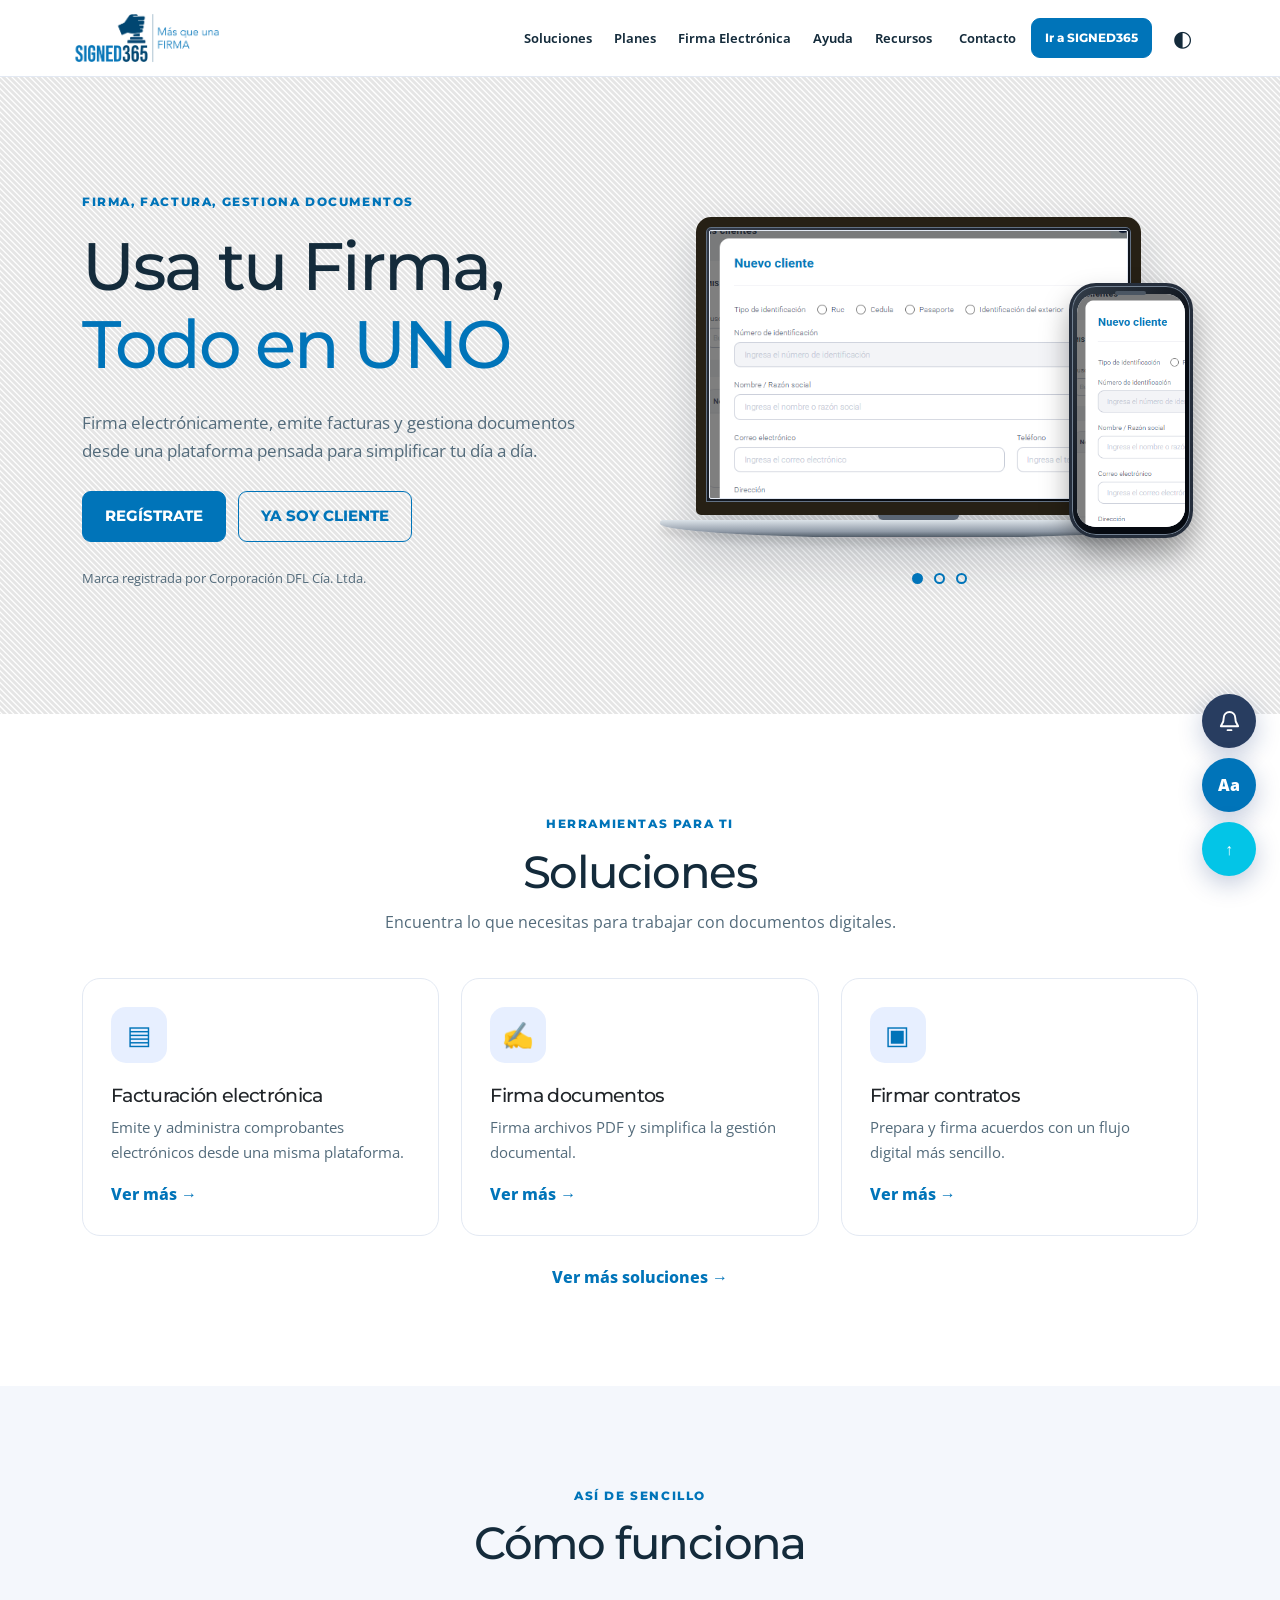
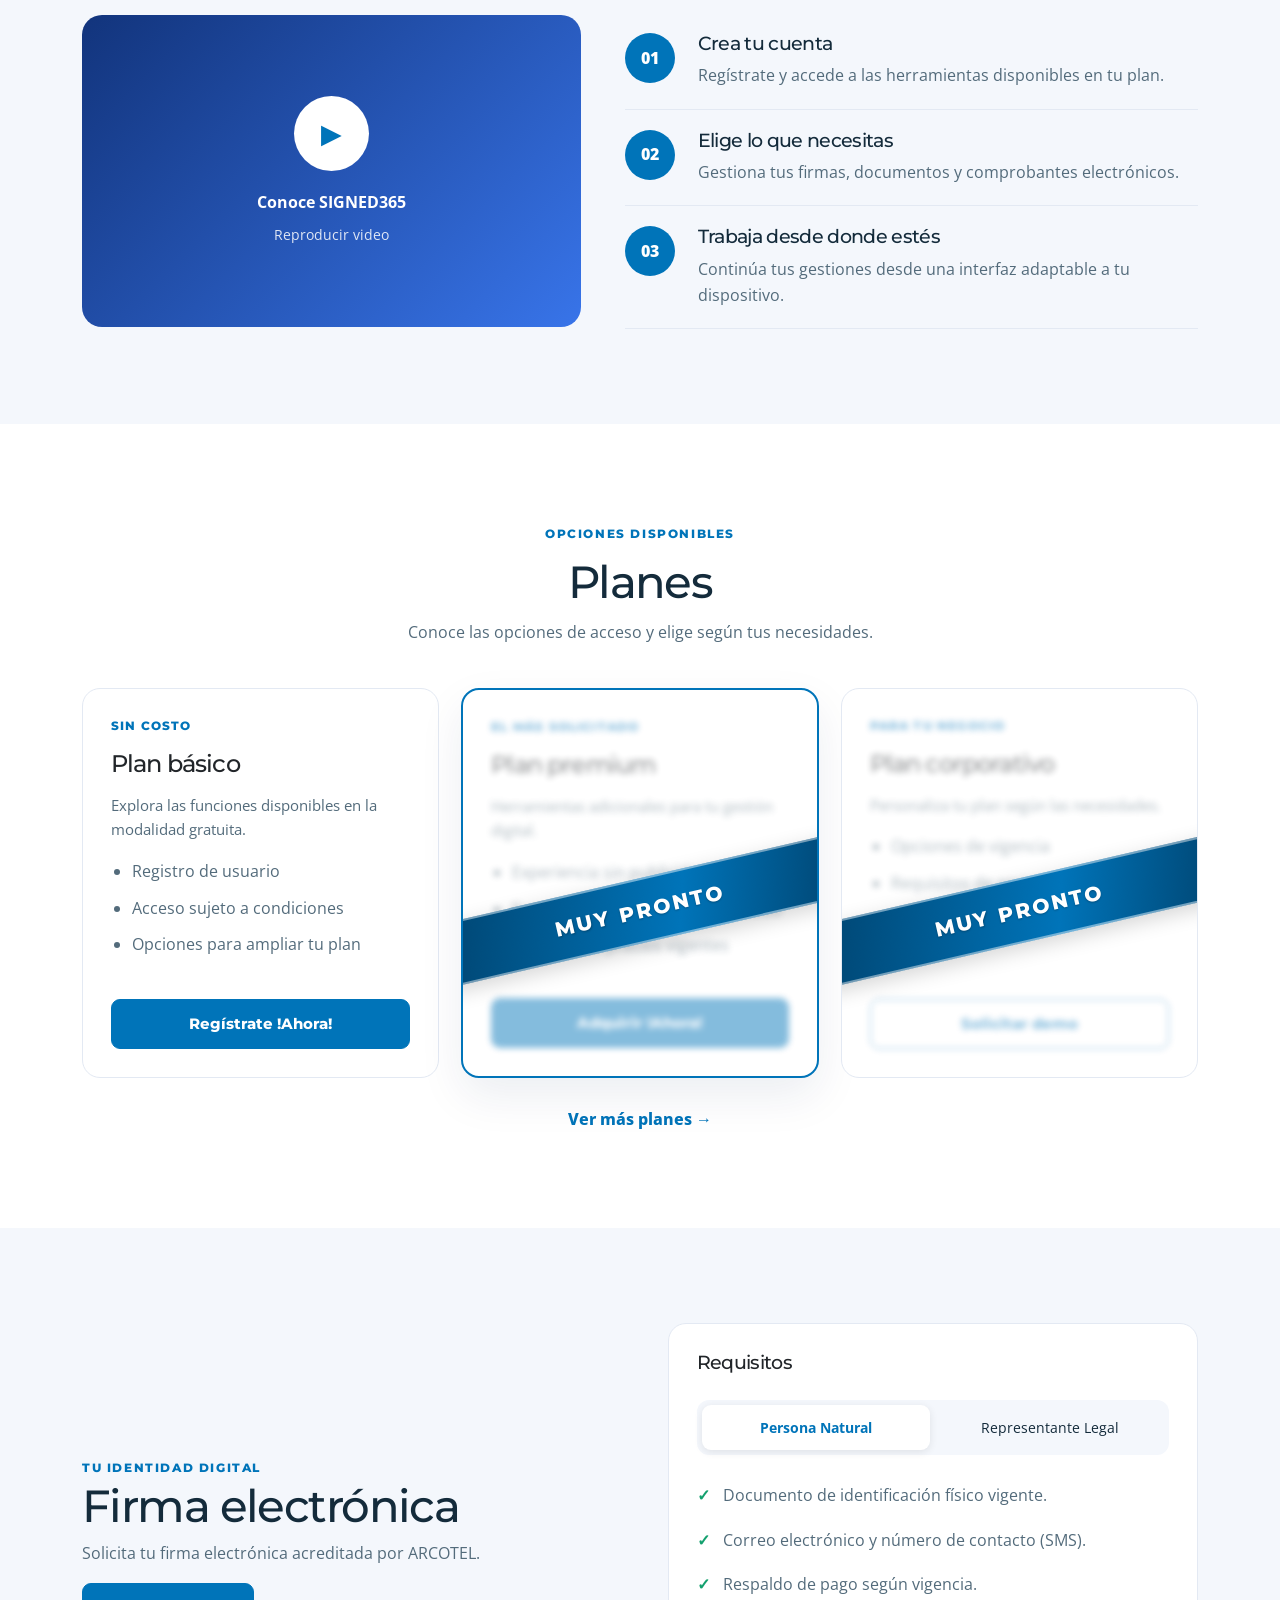
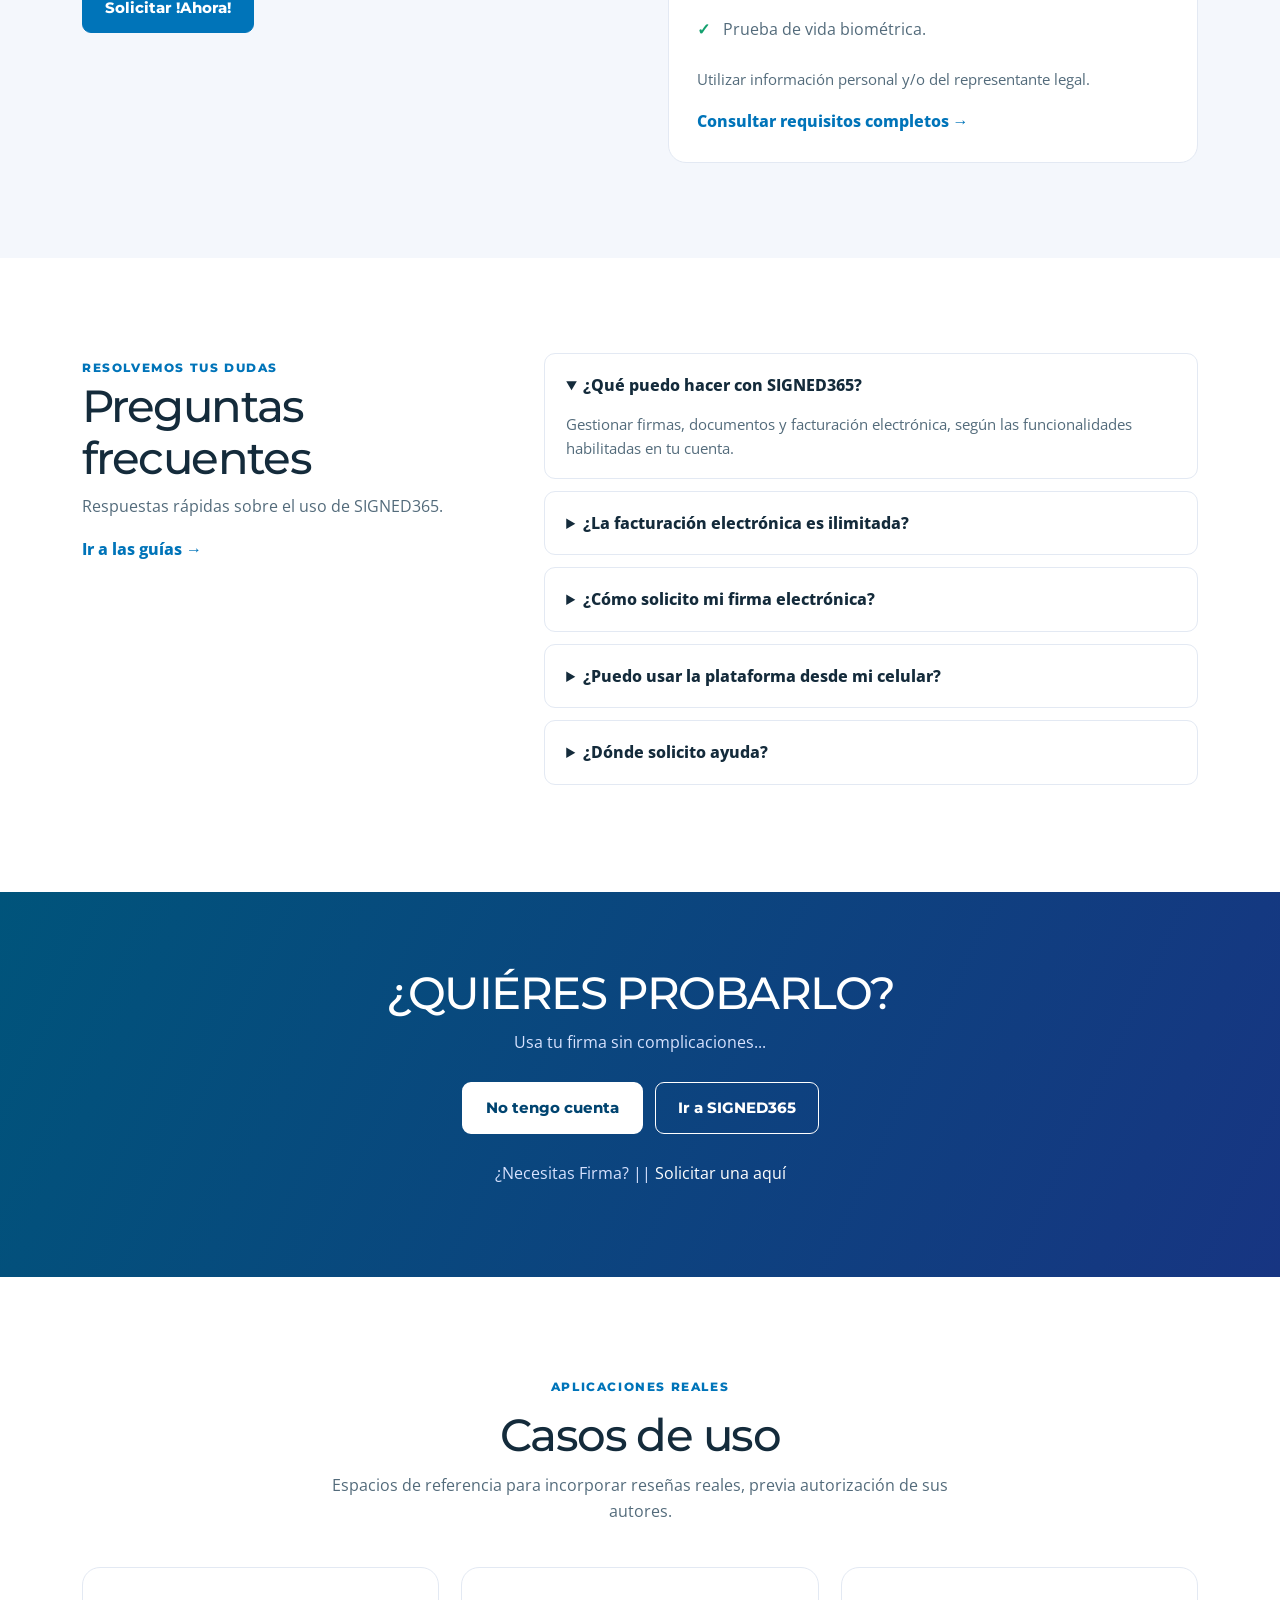
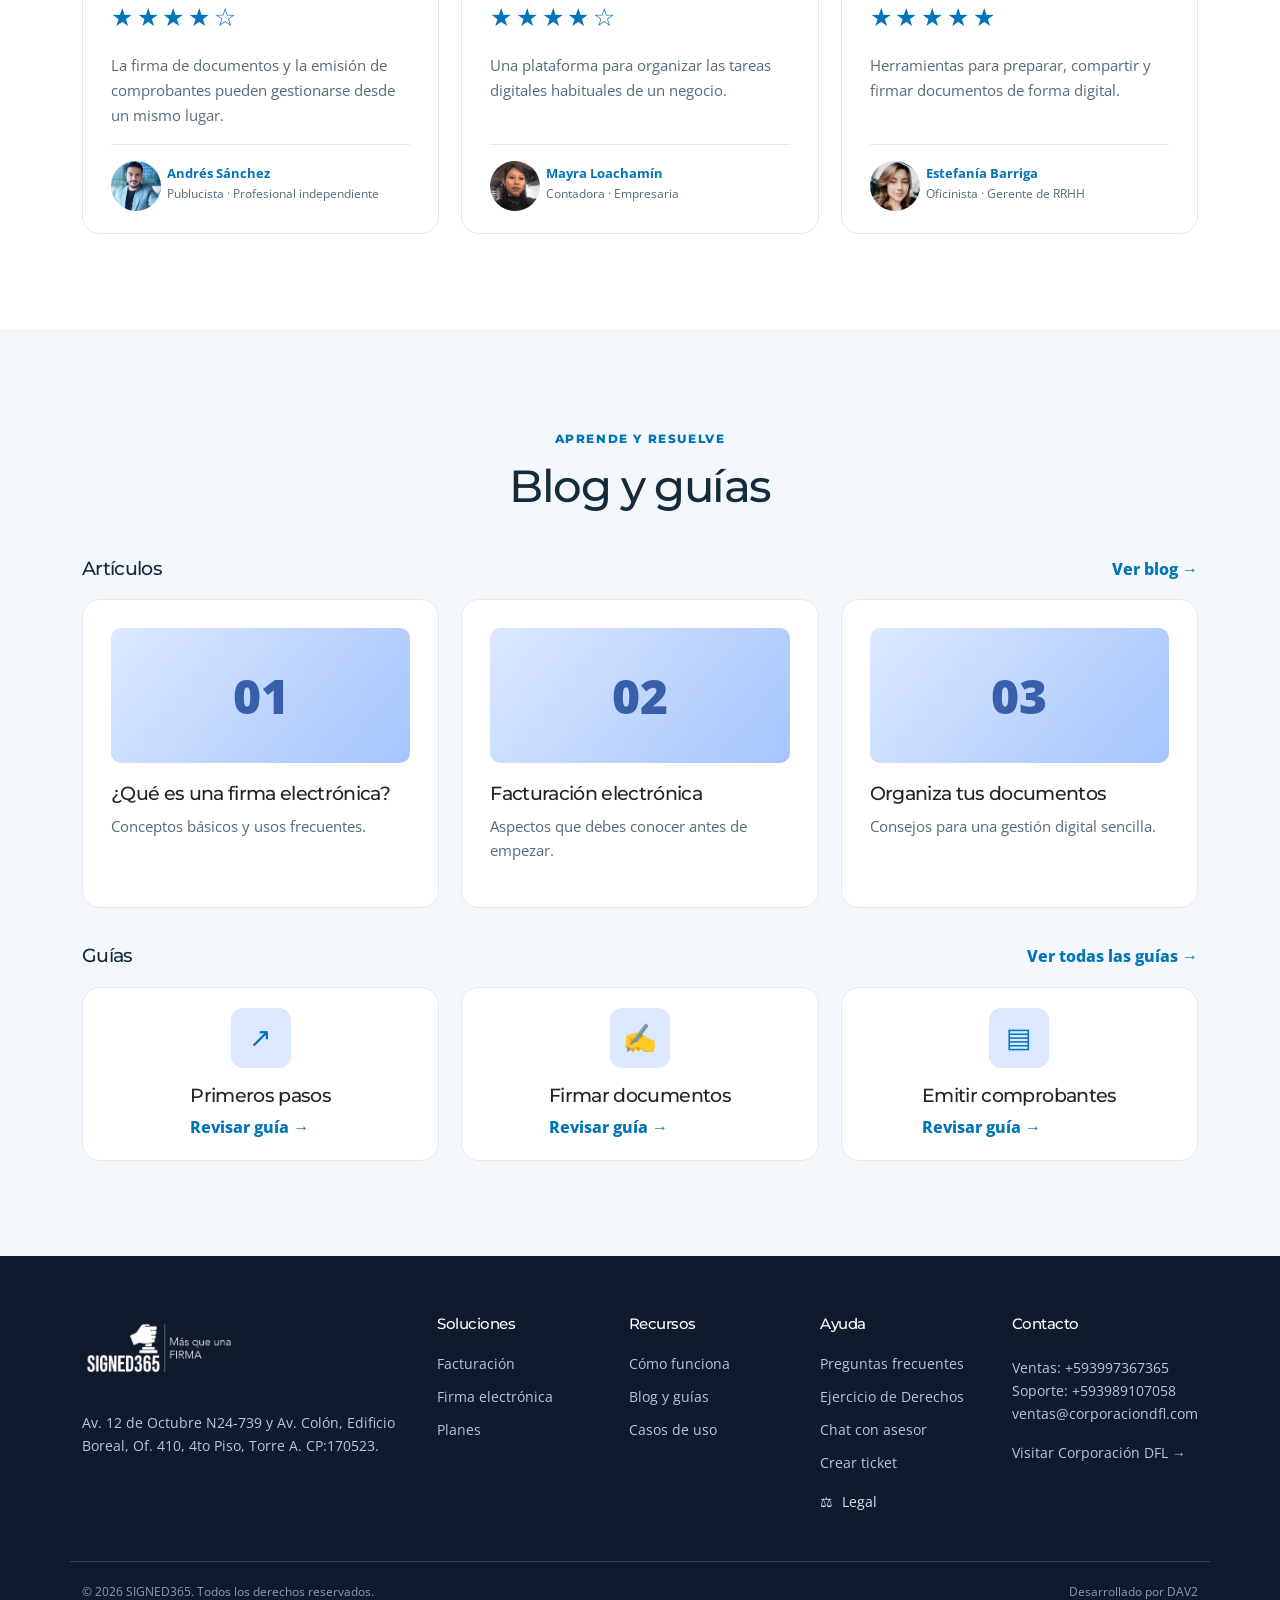
==== index.html @ bc2933ee "Cookies y Otros Actualización de Cookies, FAQ orden y efectos" ====
<!DOCTYPE html>

<html lang="es-EC">
<head>
    <meta charset="utf-8"/>
    <meta content="width=device-width, initial-scale=1" name="viewport"/>
    <link href="https://cdn.jsdelivr.net/npm/bootstrap@5.3.3/dist/css/bootstrap.min.css" rel="stylesheet"/>
    <meta content="SIGNED365: firma electrónica, facturación ilimitada y herramientas para tu negocio." name="description"/>
    <title>
        SIGNED365 | Todo en un solo lugar
    </title>

    <link href="css/styles.css" rel="stylesheet"/>
    <link href="css/announcement.css" rel="stylesheet"/>
    <link href="https://fonts.googleapis.com" rel="preconnect"/>
    <link crossorigin="" href="https://fonts.gstatic.com" rel="preconnect"/>
    <link href="https://fonts.googleapis.com/css2?family=Montserrat:wght@500;600;700;800&amp;family=Open+Sans:wght@300;400;500;600;700&amp;display=swap" rel="stylesheet"/>
    <link href="css/v4.css" rel="stylesheet"/>
    <link href="css/v5.css" rel="stylesheet"/>
    <link href="css/v5-fixes.css" rel="stylesheet"/>
    <!-- Favicons -->
    <link href="assets/favicon.png" rel="icon"/>
    <link href="css/v6-fixes.css" rel="stylesheet">
    </link><link href="css/v7.css" rel="stylesheet"/>
    <!-- Microsoft Clarity se carga tras aceptar cookies analíticas. -->
    <!-- V8 · Popup fade y ajustes visuales -->
    <link rel="stylesheet" href="css/v8.css"/>
    <!-- Estado temporal de los planes: retirar esta hoja cuando se activen -->
    <link rel="stylesheet" href="css/planes-proximamente.css"/>
    <!-- Cookies: estilos compartidos -->
    <link rel="stylesheet" href="css/cookies.css"/>
</head>
<body>
<a class="skip" href="#contenido">
    Ir al contenido
</a>

<!-- 01. CABECERA -->
<header class="header" id="inicio">
    <div class="container nav">
        <a aria-label="SIGNED365, inicio" class="logo" href="#">
        <picture class="brand-picture">
        <img alt="SIGNED365 · Más que una firma" class="brand-logo logo-light" src="assets/logo-color.png"/>
        <img alt="" aria-hidden="true" class="brand-logo logo-dark" src="assets/logo-blanco.png"/>
        </picture>
        </a>
        <button aria-controls="main-nav" aria-expanded="false" aria-label="Abrir menú" class="menu-toggle">
            ☰
        </button>
        <nav aria-label="Navegación principal" id="main-nav">
            <a href="pginter/soluciones.html">
                Soluciones
            </a>
            <a href="#planes">
                Planes
            </a>
            <a href="#firma">
                Firma Electrónica
            </a>
            <a href="#faq">
                Ayuda
            </a>
            <a href="#recursos">
                Recursos
            </a>
        </nav>
        <div class="nav-actions">
            <a href="#contacto">
                Contacto
            </a>
            <a class="btn btn-primary btn-sm" href="https://appsigned365.corporaciondfl.com/login" target="_blank">
                Ir a SIGNED365
            </a>
            <button aria-label="Cambiar tema" class="icon-btn" id="theme">
                ◐
            </button>
        </div>
    </div>
</header>

<main id="contenido">

    <!-- 02. PORTADA -->
    <section class="hero section" id="portada">
        <div class="container hero-grid">
            <div data-reveal="">
            <span class="eyebrow">
                FIRMA, FACTURA, GESTIONA DOCUMENTOS
            </span>
            <h1>
                Usa tu Firma,
                <em>
                Todo en UNO
                </em>
            </h1>
            <p>
                Firma electrónicamente, emite facturas y gestiona documentos desde una plataforma pensada para simplificar tu día a día.
            </p>
            <div class="actions">
            <a class="btn btn-primary" href="https://appsigned365.corporaciondfl.com/registro" target="_blank">
                REGÍSTRATE
            </a>
            <a class="btn btn-outline" href="https://appsigned365.corporaciondfl.com/" target="_blank">
                YA SOY CLIENTE
            </a>
            </div>
            <p class="subtle">
                Marca registrada por Corporación DFL Cía. Ltda.
            </p>
            </div>
            <div class="hero-art solutions-devices" data-reveal="">
                <div aria-label="Vistas de la plataforma SIGNED365 en computador y celular" class="devices-stage">
                    <!-- Computador: conserva las clases originales del slider V4 -->
                    <div class="device-laptop">
                        <div class="laptop-screen-bezel">
                        <div aria-label="Capturas de SIGNED365" class="laptop-screen hero-slider">
                        <img alt="SIGNED365: vista de emisión de facturas" class="hero-slide is-active" fetchpriority="high" src="assets/plataforma/soluci_01.png"/>
                        <img alt="SIGNED365: guía de emisión" class="hero-slide" loading="lazy" src="assets/plataforma/soluci_02.png"/>
                        <img alt="SIGNED365: registro de clientes" class="hero-slide" loading="lazy" src="assets/plataforma/soluci_03.png"/>
                        </div>
                        </div>
                        <div aria-hidden="true" class="laptop-hinge"></div>
                        <div aria-hidden="true" class="laptop-base"></div>
                    </div>
                    <!-- Celular: sincronizado con el slider del computador -->
                    <div aria-label="Vista adaptable de las capturas en celular" class="device-phone">
                        <div aria-hidden="true" class="phone-speaker"></div>
                        <div class="phone-screen">
                            <img alt="Captura adaptada de SIGNED365" class="phone-slide is-active" src="assets/plataforma/soluci_01.png"/>
                            <img alt="Captura adaptada de SIGNED365" class="phone-slide" loading="lazy" src="assets/plataforma/soluci_02.png"/>
                            <img alt="Captura adaptada de SIGNED365" class="phone-slide" loading="lazy" src="assets/plataforma/soluci_03.png"/>
                        </div>
                    </div>
                    <!-- Los indicadores controlan el slider existente cada 3 segundos -->
                    <div aria-label="Seleccionar captura" class="slider-indicators devices-indicators">
                        <button aria-current="true" aria-label="Captura 1" class="is-active" type="button"></button>
                        <button aria-label="Captura 2" type="button"></button>
                        <button aria-label="Captura 3" type="button"></button>
                    </div>
                </div>
            </div>
        </div>
    </section>

    <!-- 03. SOLUCIONES -->
    <section class="section" id="soluciones">
        <div class="container">
            <div class="section-heading" data-reveal="">
                <span class="eyebrow">
                    HERRAMIENTAS PARA TI
                </span>
                <h2>
                    Soluciones
                </h2>
                <p>
                    Encuentra lo que necesitas para trabajar con documentos digitales.
                </p>
            </div>
            <div class="cards three">
                <article class="card" data-reveal="">
                    <div class="symbol">
                        ▤
                    </div>
                    <h3>
                        Facturación electrónica
                        </h3>
                    <p>
                        Emite y administra comprobantes electrónicos desde una misma plataforma.
                    </p>
                    <a href="pginter/factuelectro.html">Ver más →</a>
                </article>
                <article class="card" data-reveal="">
                        <div class="symbol">
                            ✍
                        </div>
                        <h3>
                            Firma documentos
                        </h3>
                        <p>
                            Firma archivos PDF y simplifica la gestión documental.
                        </p>
                        <a href="#sinlink">
                            Ver más →
                        </a>
                </article>
                <article class="card" data-reveal="">
                    <div class="symbol">
                        ▣
                    </div>
                    <h3>
                        Firmar contratos
                    </h3>
                    <p>
                        Prepara y firma acuerdos con un flujo digital más sencillo.
                    </p>
                    <a href="#sinlink">
                        Ver más →
                    </a>
                </article>
            </div>
            <div class="center-link">
                <a href="pginter/soluciones.html">
                    Ver más soluciones →
                </a>
            </div>
        </div>
    </section>

    <!-- 04. CÓMO FUNCIONA -->
    <section class="section soft" id="funciona">
        <div class="container">
            <div class="section-heading" data-reveal="">
                <span class="eyebrow">
                    ASÍ DE SENCILLO
                </span>
                <h2>
                    Cómo funciona
                </h2>
            </div>
            <div class="how-grid">
                <div class="video-placeholder video-player" data-reveal="" data-video-src="https://www.corporaciondfl.com/es/vids/ss-exitoF/ss-exitoF.mp4" data-video-title="Conoce SIGNED365">
                    <button aria-label="Reproducir video Conoce SIGNED365" class="video-play-button" id="video-play" type="button">
                        <span aria-hidden="true" class="play">
                            ▶
                        </span>
                        <strong>
                            Conoce SIGNED365
                        </strong>
                        <small>
                            Reproducir video
                        </small>
                    </button>
                    <div class="video-media" hidden="" id="video-media">
                    </div>
                </div>
                <div class="steps">
                    <article data-reveal="">
                        <span>
                            01
                        </span>
                        <div>
                            <h3>
                                Crea tu cuenta
                            </h3>
                            <p>
                                Regístrate y accede a las herramientas disponibles en tu plan.
                            </p>
                        </div>
                    </article>
                    <article data-reveal="">
                        <span>
                            02
                        </span>
                        <div>
                            <h3>
                                Elige lo que necesitas
                            </h3>
                            <p>
                                Gestiona tus firmas, documentos y comprobantes electrónicos.
                            </p>
                        </div>
                    </article>
                    <article data-reveal="">
                        <span>
                            03
                        </span>
                        <div>
                            <h3>
                                Trabaja desde donde estés
                            </h3>
                            <p>
                                Continúa tus gestiones desde una interfaz adaptable a tu dispositivo.
                            </p>
                        </div>
                    </article>
                </div>
            </div>
        </div>
    </section>

    <!-- 05. PLANES -->
    <section class="section" id="planes">
        <div class="container">
            <div class="section-heading" data-reveal="">
                <span class="eyebrow">
                    OPCIONES DISPONIBLES
                </span>
                <h2>
                    Planes
                </h2>
                <p>
                    Conoce las opciones de acceso y elige según tus necesidades.
                </p>
            </div>
            <div class="cards three">
                <article class="card plan" data-reveal="">
                    <span class="plan-label">
                        SIN COSTO
                    </span>
                    <h3>
                        Plan básico
                    </h3>
                    <p>
                        Explora las funciones disponibles en la modalidad gratuita.
                    </p>
                    <ul>
                        <li>Registro de usuario</li>
                        <li>Acceso sujeto a condiciones</li>
                        <li>Opciones para ampliar tu plan</li>
                    </ul>
                    <a class="btn btn-primary" href="https://appsigned365.corporaciondfl.com/login" target="_blank">
                        Regístrate !Ahora!
                    </a>
                </article>
                <article class="card plan plan-proximamente featured" data-reveal="" data-aviso="MUY PRONTO" inert>
                    <span class="plan-label">
                        EL MÁS SOLICITADO
                    </span>
                    <h3>
                        Plan premium
                    </h3>
                    <p>
                        Herramientas adicionales para tu gestión digital.
                    </p>
                    <ul>
                        <li>Experiencia sin publicidad</li>
                        <li>Funciones según el plan contratado</li>
                        <li>Consulta de precios vigentes</li>
                    </ul>
                    <a class="btn btn-primary" href="https://appsigned365.corporaciondfl.com/login" target="_blank">
                        Adquirir !Ahora!
                    </a>
                </article>
                <article class="card plan plan-proximamente" data-reveal="" data-aviso="MUY PRONTO" inert>
                    <span class="plan-label">
                        PARA TU NEGOCIO
                    </span>
                    <h3>
                        Plan corporativo
                    </h3>
                    <p>
                        Personaliza tu plan según las necesidades.
                    </p>
                    <ul>
                        <li>Opciones de vigencia</li>
                        <li>Requisitos de emisión</li>
                        <li>Asistencia en el proceso</li>
                    </ul>
                    <a class="btn btn-outline" href="https://wa.me/593997367365?text=Hola%2C%20necesito%20info%20sobre%20el%20plan%20corporativo%20SIGNED365,%20escribo%20desde%20la%20web." target="_blank">
                        Solicitar demo
                    </a>
                </article>
            </div>
            <div class="center-link">
                <a href="#sinlink">
                    Ver más planes →
                </a>
            </div>
        </div>
    </section>

    <!-- 06. FIRMA Y REQUISITOS -->
    <section class="section soft" id="firma">
        <div class="container split">
            <div data-reveal="">
                <span class="eyebrow">
                    TU IDENTIDAD DIGITAL
                </span>
                <h2>
                    Firma electrónica
                </h2>
                <p>
                    Solicita tu firma electrónica acreditada por ARCOTEL.
                </p>
                <a class="btn btn-primary" href="https://s.ia365.pro/dfl365" target="_blank">
                    Solicitar !Ahora!
                </a>
                <!-- TEMPORIZADOR SIGNED DAY -->
                <div aria-label="Promoción SIGNED DAY" class="container signed-day" hidden="" id="signed-day">
                    <div class="signed-day-title">
                        SIGNED DAY
                        <span>
                            La promoción termina en:
                        </span>
                    </div>
                    <div aria-live="off" class="signed-day-clock" role="timer">
                        <div>
                            <strong id="sd-hours">
                                00
                            </strong>
                            <span>
                                HORAS
                            </span>
                        </div>
                        <div>
                            <strong id="sd-minutes">
                                00
                            </strong>
                            <span>
                                MIN
                            </span>
                        </div>
                        <div>
                            <strong id="sd-seconds">
                                00
                            </strong>
                            <span>
                                SEG
                            </span>
                        </div>
                    </div>
                    <p>
                        ¡Cada Jueves! 20% de descuento.
                    </p>
                </div>
            </div>
            <div class="card" data-reveal="">
                <h3>
                    Requisitos
                </h3>
                <div aria-label="Tipo de solicitante" class="requirements-tabs" role="tablist">
                    <button aria-controls="panel-natural" aria-selected="true" class="is-active" id="tab-natural" role="tab" type="button">
                        Persona Natural
                    </button>
                    <button aria-controls="panel-legal" aria-selected="false" id="tab-legal" role="tab" tabindex="-1" type="button">
                        Representante Legal
                    </button>
                </div>
                <div aria-labelledby="tab-natural" id="panel-natural" role="tabpanel">
                    <ul class="checks">
                        <li>Documento de identificación físico vigente.</li>
                        <li>Correo electrónico y número de contacto (SMS).</li>
                        <li>Respaldo de pago según vigencia.</li>
                        <li>Prueba de vida biométrica.</li>
                    </ul>
                </div>
                <div aria-labelledby="tab-legal" hidden="" id="panel-legal" role="tabpanel">
                    <ul class="checks">
                        <li>Documento de identificación físico vigente.</li>
                        <li>Correo electrónico y número de contacto (SMS).</li>
                        <li>RUC de la empresa (PDF).</li>
                        <li>Estatutos o Constitución de la empresa (PDF).</li>
                        <li>Nombramiento del representante legal (PDF).</li>
                        <li>Razón de inscripción del nombramiento (PDF).</li>
                        <li>Aceptación de nombramiento del representante (PDF).</li>
                        <li>Respaldo de pago según vigencia.</li>
                        <li>Prueba de vida biométrica.</li>
                    </ul>
                </div>
                    <p class="requirements-note">
                        Utilizar información personal y/o del representante legal.
                    </p>
                <a href="#sinlink">
                    Consultar requisitos completos →
                </a>
            </div>
        </div>
    </section>

    <!-- 07. PREGUNTAS FRECUENTES -->
    <section class="section" id="faq">
        <div class="container faq-grid">
            <div data-reveal="">
                <span class="eyebrow">
                    RESOLVEMOS TUS DUDAS
                </span>
                <h2>
                    Preguntas frecuentes
                </h2>
                <p>
                    Respuestas rápidas sobre el uso de SIGNED365.
                </p>
                <a href="pginter/faq.html">
                    Ir a las guías →
                </a>
            </div>
            <div class="faq-list" data-reveal="">
                <details open="">
                    <summary>
                        ¿Qué puedo hacer con SIGNED365?
                    </summary>
                    <p>
                        Gestionar firmas, documentos y facturación electrónica, según las funcionalidades habilitadas en tu cuenta.
                    </p>
                </details>
                <details>
                    <summary>
                        ¿La facturación electrónica es ilimitada?
                    </summary>
                    <p>
                        SIGNED365 contempla facturación ilimitada en su propuesta comercial. Confirma las condiciones del plan vigente antes de contratar.
                    </p>
                </details>
                <details>
                    <summary>
                        ¿Cómo solicito mi firma electrónica?
                    </summary>
                    <p>
                        Inicia la solicitud y completa los requisitos y la validación de identidad que correspondan.
                    </p>
                </details>
                <details>
                    <summary>
                        ¿Puedo usar la plataforma desde mi celular?
                    </summary>
                    <p>
                        Esta interfaz está adaptada para pantallas móviles. Las funciones disponibles dependen del servicio y el acceso habilitado.
                    </p>
                </details>
                <details>
                    <summary>
                        ¿Dónde solicito ayuda?
                    </summary>
                    <p>
                        Utiliza los canales oficiales de soporte de SIGNED365.
                    </p>
                </details>
            </div>
        </div>
    </section>

    <!-- 08. CTA -->
    <section class="cta" id="soporte">
        <div class="container" data-reveal="">
            <h2>
                ¿QUIÉRES PROBARLO?
            </h2>
            <p>
                Usa tu firma sin complicaciones...
            </p>
            <div class="actions centered">
                <a class="btn btn-white" href="https://appsigned365.corporaciondfl.com/registro" target="_blank">
                    No tengo cuenta
                </a>
                <a class="btn btn-outline-white" href="https://appsigned365.corporaciondfl.com/login" target="_blank">
                    Ir a SIGNED365
                </a>
            </div>
            <p>
                ¿Necesitas Firma?
                    ||
                <a href="https://s.ia365.pro/dfl365" target="_blank">
                    Solicitar una aquí
                </a>
            </p>
        </div>
    </section>

    <!-- 09. CASOS DE USO -->
    <section class="section" id="casos">
        <div class="container">
            <div class="section-heading" data-reveal="">
                <span class="eyebrow">
                    APLICACIONES REALES
                </span>
                <h2>
                    Casos de uso
                </h2>
                <p>
                    Espacios de referencia para incorporar reseñas reales, previa autorización de sus autores.
                </p>
            </div>
            <div class="cards three">
                <article class="card review-card" data-reveal="">
                    <div aria-label="Espacio para calificación de cinco estrellas" class="review-stars">
                        ★★★★☆
                    </div>
                    <p>
                        La firma de documentos y la emisión de comprobantes pueden gestionarse desde un mismo lugar.
                    </p>
                    <div class="review-person">
                        <span aria-hidden="true" class="review-avatar">
                            <img src="assets/clients/andres_sanchez.jpg" style="border-radius: 150px;" width="50px"/>
                        </span>
                        <div>
                            <strong>
                                Andrés Sánchez
                            </strong>
                            <small>
                                Publucista · Profesional independiente
                            </small>
                        </div>
                    </div>
                </article>
                <article class="card review-card" data-reveal="">
                    <div aria-label="Espacio para calificación de cinco estrellas" class="review-stars">
                        ★★★★☆
                    </div>
                    <p>
                        Una plataforma para organizar las tareas digitales habituales de un negocio.
                    </p>
                    <div class="review-person">
                        <span aria-hidden="true" class="review-avatar">
                            <img src="assets/clients/mayra_loachamin.jpg" style="border-radius: 150px;" width="50px"/>
                        </span>
                        <div>
                            <strong>
                                Mayra Loachamín
                            </strong>
                            <small>
                                Contadora · Empresaria
                            </small>
                        </div>
                    </div>
                </article>
                <article class="card review-card" data-reveal="">
                    <div aria-label="Espacio para calificación de cinco estrellas" class="review-stars">
                        ★★★★★
                    </div>
                    <p>
                        Herramientas para preparar, compartir y firmar documentos de forma digital.
                    </p>
                    <div class="review-person">
                        <span aria-hidden="true" class="review-avatar">
                            <img src="assets/clients/estefany_barriga.jpg" style="border-radius: 150px;" width="50px"/>
                        </span>
                        <div>
                            <strong>
                                Estefanía Barriga
                            </strong>
                            <small>
                                Oficinista · Gerente de RRHH
                            </small>
                        </div>
                    </div>
                </article>
            </div>
        </div>
    </section>

    <!-- 10. RECURSOS -->
    <section class="section soft" id="recursos">
        <div class="container">
            <div class="section-heading" data-reveal="">
                <span class="eyebrow">
                    APRENDE Y RESUELVE
                </span>
                <h2>
                    Blog y guías
                </h2>
            </div>
            <div class="resource-head">
                <h3>
                    Artículos
                </h3>
                <a href="#sinlink">
                    Ver blog →
                </a>
            </div>
                <div class="cards three">
                    <article class="card resource" data-reveal="">
                        <div class="resource-art">
                            01
                        </div>
                        <h3>
                            ¿Qué es una firma electrónica?
                        </h3>
                        <p>
                            Conceptos básicos y usos frecuentes.
                        </p>
                    </article>
                    <article class="card resource" data-reveal="">
                        <div class="resource-art">
                            02
                        </div>
                        <h3>
                            Facturación electrónica
                        </h3>
                        <p>
                            Aspectos que debes conocer antes de empezar.
                        </p>
                    </article>
                    <article class="card resource" data-reveal="">
                        <div class="resource-art">
                            03
                        </div>
                        <h3>
                            Organiza tus documentos
                        </h3>
                        <p>
                            Consejos para una gestión digital sencilla.
                        </p>
                    </article>
                </div>
                <div class="resource-head" id="guias">
                    <h3>
                        Guías
                    </h3>
                    <a href="pginter/recursos.html">
                        Ver todas las guías →
                    </a>
                </div>
                <div class="cards three">
                    <article class="card mini-resource" data-reveal="">
                        <span>
                            ↗
                        </span>
                        <div>
                            <h3>
                                Primeros pasos
                            </h3>
                            <a href="#sinlink">
                                Revisar guía →
                            </a>
                        </div>
                    </article>
                    <article class="card mini-resource" data-reveal="">
                        <span>
                            ✍
                        </span>
                        <div>
                            <h3>
                                Firmar documentos
                            </h3>
                            <a href="#sinlink">
                                Revisar guía →
                            </a>
                        </div>
                    </article>
                    <article class="card mini-resource" data-reveal="">
                        <span>
                            ▤
                        </span>
                        <div>
                            <h3>
                                Emitir comprobantes
                            </h3>
                            <a href="#sinlink">
                                Revisar guía →
                            </a>
                        </div>
                    </article>
                </div>
        </div>
    </section>
</main>

<!-- 11. PIE DE PÁGINA -->
<footer class="footer" id="contacto">
    <div class="container footer-grid">
        <div>
            <a class="logo" href="#inicio">
                <picture class="brand-picture">
                    <img alt="SIGNED365 · Más que una firma" class="brand-logo logo-light" src="assets/logo-color.png">
                        <img alt="" aria-hidden="true" class="brand-logo logo-dark" src="assets/logo-blanco.png">
                        </img>
                    </img>
                </picture>
            </a>
            <p>
                Av. 12 de Octubre N24-739 y Av. Colón, Edificio Boreal, Of. 410, 4to Piso, Torre A. CP:170523.
            </p>
        </div>
        <div>
            <h3>
                Soluciones
            </h3>
            <a href="pginter/factuelectro.html">
                Facturación
            </a>
            <a href="#firma">
                Firma electrónica
            </a>
            <a href="#planes">
                Planes
            </a>
        </div>
        <div>
            <h3>
                Recursos
            </h3>
            <a href="#funciona">
                Cómo funciona
            </a>
            <a href="#recursos">
                Blog y guías
            </a>
            <a href="#casos">
                Casos de uso
            </a>
        </div>
        <div id="ayuda">
            <h3>
                Ayuda
            </h3>
            <a href="#faq">
                Preguntas frecuentes
            </a>
            <a href="https://www.corporaciondfl.com/es/sugerencias_quejas.html#sugerencias" id="ejercicioderechos" target="_blank">
                Ejercicio de Derechos
            </a>
            <a href="https://wa.me/593997367365?text=Hola%2C%20necesito%20chat%20con%20un%20asesor%20de%20SIGNED365,%20escribo%20desde%20la%20web." target="_blank">
                Chat con asesor
            </a>
            <a href="https://form.jotform.com/signed365/soporte" rel="noopener" target="_blank">
                Crear ticket
            </a>
            <!-- Modal Legal   -->
            <button aria-controls="legal-modal" aria-haspopup="dialog" class="footer-legal-trigger" id="legal-open" type="button">
                <span aria-hidden="true">
                    ⚖
                </span>
                    Legal
            </button>
        </div>
        <div>
            <h3>
                Contacto
            </h3>
            <p>
                Ventas: +593997367365<br/>
                Soporte: +593989107058<br/>
                ventas@corporaciondfl.com<br/>
            </p>
            <a href="https://www.corporaciondfl.com/" rel="noopener" target="_blank">
                Visitar Corporación DFL →
            </a>
        </div>
    </div>
    <div class="container footer-bottom">
        <span>
            ©
            <span id="year">
                2026
            </span>
            SIGNED365. Todos los derechos reservados.
        </span>
        <span>
            Desarrollado por DAV2
        </span>
    </div>
</footer>

<!-- BOTONES FLOTANTES -->
<div class="anchor-target" id="demo"></div>
<div class="anchor-target" id="acceso"></div>
<div class="anchor-target" id="administracion"></div>
<div class="floating">
    <button aria-controls="announcement-panel" aria-expanded="false" aria-label="Abrir anuncio importante" class="announcement-bell" id="announcement-bell" title="Abrir anuncio importante" type="button">
        <svg aria-hidden="true" fill="none" height="23" stroke="currentColor" stroke-linecap="round" stroke-linejoin="round" stroke-width="2" viewbox="0 0 24 24" width="23" xmlns="http://www.w3.org/2000/svg">
            <path d="M18 8a6 6 0 0 0-12 0c0 7-3 7-3 9h18c0-2-3-2-3-9"></path>
            <path d="M10 21h4"></path>
        </svg>
    </button>
    <button aria-label="Opciones de accesibilidad" id="accessibility" title="Aumentar tamaño de letra">
        Aa
    </button>
    <a href="#">
        <button aria-label="Subir al inicio" style="background-color:rgb(3, 197, 231)" title="Ir al Inicio">
            ↑
        </button>
    </a>
</div>
<div aria-live="polite" class="toast" id="toast" role="status"></div>

<!-- ANUNCIO COMPARTIDO: actualizable desde js/announcement-shared.js -->
<div id="announcement-mount"></div>
<dialog aria-labelledby="legal-title" class="legal-modal" id="legal-modal">
    <div class="legal-header">
        <div>
            <h2 id="legal-title">
                Información legal
            </h2>
            <p>
                Documentos de referencia · Contenido pendiente de aprobación
            </p>
        </div>
        <button aria-label="Cerrar información legal" id="legal-close" type="button">
            ×
        </button>
    </div>
    <div aria-label="Categorías legales" class="legal-tabs" role="tablist">
        <button aria-selected="true" class="is-active" data-legal="cookies" role="tab" type="button">
            Uso de Cookies
        </button>
        <button aria-selected="false" data-legal="datos" role="tab" type="button">
            Protección de Datos
        </button>
        <button aria-selected="false" data-legal="terminos" role="tab" type="button">
            Términos &amp; Condiciones
        </button>
        <button aria-selected="false" data-legal="promos" role="tab" type="button">
            Promociones &amp; Beneficios
        </button>
        <button aria-selected="false" data-legal="tratamiento" role="tab" type="button">
            Tratamiento de Datos Personales
        </button>
    </div>
    <div class="legal-body" id="legal-body" role="tabpanel" tabindex="0">
        <h3>
            Uso de Cookies
        </h3>
        <!-- Texto de apertura de Términos  -->
        <p>
            En el sitio web de SIGNED365 es una marca registrada de Corporación DFL Cía. Ltda. y utiliza cookies propias y de terceros para garantizar el correcto funcionamiento de la página, mejorar tu experiencia de navegación y analizar el uso de nuestros servicios.<br>
            Al seleccionar «Aceptar», autorizas el uso de cookies conforme a las finalidades descritas en nuestra Política de Cookies.<br>
            Puedes conocer más sobre el tratamiento de tus datos y el uso de estas tecnologías en nuestra Política de Cookies y Política de Privacidad. <a style="color: aqua;" href="https://www.corporaciondfl.com/es/politicas.html#politicas" target="_blank">Ver Políticas extendidas.</a> <br>
        </p>
    </div>
    <div class="legal-footer">
        <small>
            .:: Última actualización 20 de febrero de 2025 ::.
        </small>
        <button class="btn btn-primary" id="legal-dismiss" type="button">
            Cerrar
        </button>
    </div>
</dialog>

<!-- INICIO Bloqueo botón derecho  -->
<script type="text/javascript">
    document.oncontextmenu = function(){return false}
</script>
<!-- FIN Bloqueo botón derecho -->

<script defer="" src="js/v4.js"></script>
<script defer="" src="js/v5-video.js"></script>
<script defer="True" src="js/v7-shared.js"></script>
<script defer="True" src="js/v7-links.js"></script>
<script defer="True" src="js/v7-devices.js"></script>    
<script defer src="js/announcement-shared.js"></script>
<script defer src="js/announcement.js"></script>

<!-- Cookies: configuración y gestor compartidos -->
<script defer src="js/cookies-config.js"></script>
<script defer src="js/cookies.js"></script>
</body>
</html>
---- css/styles.css ----
/* SIGNED365 · SIG DV EVOLUTION | Hoja de estilos organizada por componentes */

:root {
    --blue:#2155e8;
    --deep:#15378f;
    --ink:#17243b;
    --muted:#637189;
    --bg:#fff;
    --soft:#f4f7fc;
    --card:#fff;
    --line:#e3e9f3;
    --shadow:0 18px 45px rgba(18,43,91,.08);
    --radius:18px;
    scroll-behavior:smooth
}


:root.dark {
    --ink:#e9eefb;
    --muted:#a6b4d0;
    --bg:#101827;
    --soft:#172236;
    --card:#1d2b43;
    --line:#34445e;
    --shadow:0 18px 45px rgba(0,0,0,.2)
}


* {
    box-sizing:border-box
}

body {
    margin:0;
    background:var(--bg);
    color:var(--ink);
    font:16px/1.65 system-ui,-apple-system,"Segoe UI",sans-serif
}

a {
    color:inherit;
    text-decoration:none
}

button {
    font:inherit;
    cursor:pointer
}

h1,h2,h3,p {
    margin-top:0
}

h1,h2,h3 {
    line-height:1.18
}

h1 {
    font-size:clamp(2.65rem,5.2vw,4.75rem);
    letter-spacing:-.055em
}

h2 {
    font-size:clamp(2rem,3.5vw,3rem);
    letter-spacing:-.04em
}

h3 {
    font-size:1.18rem
}

p {
    color:var(--muted)
}

.container {
    width:min(1160px,calc(100% - 44px));
    margin:auto
}

.section {
    padding:95px 0;
    scroll-margin-top:84px
}

.soft {
    background:var(--soft)
}

.eyebrow {
    color:var(--blue);
    font-size:.77rem;
    font-weight:800;
    letter-spacing:.13em
}

.section-heading {
    text-align:center;
    max-width:620px;
    margin:0 auto 43px
}

.section-heading h2 {
    margin:10px 0
}

.section-heading p {
    margin:0
}

.skip {
    position:absolute;
    top:-80px;
    left:10px;
    background:var(--blue);
    color:#fff;
    padding:8px;
    z-index:30
}

.skip:focus {
    top:8px
}


/* CABECERA */.header {
    position:sticky;
    top:0;
    z-index:20;
    background:var(--bg);
    border-bottom:1px solid var(--line);
    backdrop-filter:blur(14px)
}

.nav {
    min-height:76px;
    display:flex;
    align-items:center;
    gap:27px
}

.logo {
    font-size:1.48rem;
    font-weight:900;
    letter-spacing:-.07em;
    white-space:nowrap;
    line-height:1;
    display:inline-flex;
    flex-direction:column
}

.logo span {
    color:var(--blue)
}

.logo small {
    font-size:.54rem;
    letter-spacing:.08em;
    font-weight:600;
    margin-top:6px;
    color:var(--muted)
}

nav {
    display:flex;
    gap:22px;
    margin-left:auto
}

nav a,.nav-actions>a:not(.btn) {
    font-size:.84rem;
    font-weight:650
}

nav a:hover,.nav-actions>a:hover,.footer a:hover {
    color:var(--blue)
}

.nav-actions {
    display:flex;
    gap:15px;
    align-items:center
}

.btn {
    display:inline-flex;
    align-items:center;
    justify-content:center;
    border-radius:9px;
    padding:13px 22px;
    font-weight:750;
    font-size:.92rem;
    transition:transform .2s,box-shadow .2s;
    border:1px solid transparent;
    text-align:center
}

.btn:hover {
    transform:translateY(-3px);
    box-shadow:0 10px 22px rgba(30,75,170,.15)
}

.btn-primary {
    background:var(--blue);
    color:#fff
}

.btn-outline {
    border-color:var(--blue);
    color:var(--blue)
}

.btn-sm {
    padding:10px 13px;
    font-size:.78rem
}

.icon-btn,.menu-toggle {
    background:transparent;
    border:0;
    color:var(--ink);
    font-size:1.4rem
}

.menu-toggle {
    display:none
}


/* PORTADA */.hero {
    background:radial-gradient(circle at 80% 20%,rgba(45,112,245,.12),transparent 38%),var(--soft);
    overflow:hidden
}

.hero-grid {
    display:grid;
    grid-template-columns:1.05fr 1fr;
    gap:55px;
    align-items:center
}

.hero h1 {
    margin:15px 0 24px
}

.hero h1 em {
    font-style:normal;
    color:var(--blue)
}

.hero p {
    max-width:520px;
    font-size:1.07rem
}

.actions {
    display:flex;
    gap:12px;
    flex-wrap:wrap;
    margin:26px 0
}

.subtle {
    font-size:.81rem!important
}

.hero-art {
    position:relative;
    padding:25px 0
}

.window {
    border:1px solid #d8e2f2;
    border-radius:20px;
    overflow:hidden;
    background:#fff;
    box-shadow:0 32px 75px rgba(29,65,125,.17);
    transform:rotate(-2deg)
}

.window-top {
    display:flex;
    justify-content:space-between;
    padding:18px 22px;
    background:#eaf1ff;
    color:#7b8ca8;
    font-size:.75rem
}

.mock-grid {
    padding:27px;
    display:grid;
    grid-template-columns:1fr 1fr;
    gap:16px
}

.mock-card {
    border:1px solid #e5ebf5;
    border-radius:14px;
    padding:18px;
    min-height:205px;
    color:#17243b
}

.mock-card>span:first-child {
    font-size:.76rem;
    color:#7384a0
}

.mock-card strong {
    display:block;
    margin:12px 0
}

.mock-lines {
    height:64px;
    background:repeating-linear-gradient(to bottom,#dbe5f6 0 7px,transparent 7px 18px)
}

.status {
    color:#12885c;
    font-size:.74rem
}

.bars {
    display:flex;
    align-items:end;
    height:85px;
    gap:9px
}

.bars i {
    width:16%;
    background:linear-gradient(#6a9cff,#2155e8);
    border-radius:5px 5px 0 0;
    height:60%
}

.bars i:nth-child(2) {
    height:90%
}

.bars i:nth-child(3) {
    height:42%
}

.bars i:nth-child(4) {
    height:76%
}

.bars i:nth-child(5) {
    height:100%
}

.mock-footer {
    text-align:center;
    padding:14px;
    background:#f6f8fe;
    color:#62738c;
    font-size:.8rem
}

.float-tag {
    position:absolute;
    right:-5px;
    bottom:0;
    background:#fff;
    color:#12356f;
    box-shadow:var(--shadow);
    padding:13px 20px;
    border-radius:10px;
    font-size:.8rem;
    font-weight:700
}


/* TARJETAS */.cards {
    display:grid;
    gap:22px
}

.three {
    grid-template-columns:repeat(3,minmax(0,1fr))
}

.card {
    background:var(--card);
    border:1px solid var(--line);
    padding:28px;
    border-radius:var(--radius);
    transition:transform .25s,box-shadow .25s
}

.card:hover {
    transform:translateY(-6px);
    box-shadow:var(--shadow)
}

.card p {
    font-size:.94rem
}

.card a:not(.btn),.center-link a,.faq-grid a,.resource-head a {
    color:var(--blue);
    font-weight:750
}

.symbol {
    display:grid;
    place-items:center;
    width:56px;
    height:56px;
    border-radius:15px;
    background:#e7efff;
    color:var(--blue);
    font-size:1.6rem;
    margin-bottom:22px
}

.center-link {
    text-align:center;
    margin-top:28px
}


/* CÓMO FUNCIONA */.how-grid {
    display:grid;
    grid-template-columns:1fr 1.15fr;
    gap:44px;
    align-items:center
}

.video-placeholder {
    aspect-ratio:16/10;
    background:linear-gradient(135deg,#12347c,#3874e9);
    border-radius:20px;
    color:#fff;
    display:flex;
    flex-direction:column;
    align-items:center;
    justify-content:center;
    gap:8px
}

.video-placeholder small {
    opacity:.75
}

.play {
    width:75px;
    height:75px;
    display:grid;
    place-items:center;
    border-radius:50%;
    background:#fff;
    color:var(--blue);
    font-size:1.7rem;
    margin-bottom:10px;
    animation:pulse 2.5s infinite
}

.steps article {
    display:flex;
    gap:23px;
    padding:20px 0;
    border-bottom:1px solid var(--line)
}

.steps article>span {
    flex:none;
    display:grid;
    place-items:center;
    width:50px;
    height:50px;
    border-radius:50%;
    background:var(--blue);
    color:#fff;
    font-weight:800
}

.steps h3 {
    margin:0 0 7px
}

.steps p {
    margin:0
}


/* PLANES Y REQUISITOS */.plan {
    display:flex;
    flex-direction:column
}

.plan-label {
    font-size:.73rem;
    font-weight:800;
    color:var(--blue);
    letter-spacing:.1em
}

.plan h3 {
    font-size:1.5rem;
    margin:14px 0
}

.plan ul {
    padding-left:21px;
    color:var(--muted);
    margin-bottom:30px
}

.plan li {
    margin-bottom:10px
}

.plan .btn {
    margin-top:auto
}

.featured {
    border:2px solid var(--blue);
    box-shadow:var(--shadow)
}

.split {
    display:grid;
    grid-template-columns:1fr 1fr;
    gap:55px;
    align-items:center
}

.checks {
    padding:0;
    list-style:none;
    color:var(--muted)
}

.checks li {
    padding:9px 0
}

.checks li:before {
    content:'✓';
    color:#13a06e;
    font-weight:900;
    margin-right:13px
}


/* FAQ */.faq-grid {
    display:grid;
    grid-template-columns:.75fr 1.25fr;
    gap:70px
}

.faq-list details {
    border:1px solid var(--line);
    border-radius:11px;
    margin-bottom:12px;
    padding:18px 21px;
    background:var(--card)
}

.faq-list summary {
    cursor:pointer;
    font-weight:750
}

.faq-list details p {
    margin:13px 0 0;
    font-size:.92rem
}


/* CTA Y RECURSOS */.cta {
    background:linear-gradient(115deg, #00547b,#173582);
    padding:75px 0;
    text-align:center;
    color:#fff
}

.cta h2 {
    margin-bottom:10px
}

.cta p {
    color:#d7e2ff
}

.cta a {
    color:#fff
}

.centered {
    justify-content:center
}

.btn-white {
    background:#fff;
    color:#1645b4!important
}

.btn-outline-white {
    border-color:#fff;
    color:#fff
}

.resource-head {
    display:flex;
    justify-content:space-between;
    align-items:center;
    margin:35px 0 17px
}

.resource-head h3 {
    margin:0
}

.resource-art {
    height:135px;
    border-radius:10px;
    background:linear-gradient(130deg,#dce8ff,#a6c4ff);
    display:grid;
    place-items:center;
    color:#3860aa;
    font-size:3rem;
    font-weight:800;
    margin-bottom:20px
}

.mini-resource {
    display:flex;
    gap:17px;
    align-items:center;
    padding:20px
}

.mini-resource>span {
    width:60px;
    height:60px;
    background:#dce8ff;
    color:var(--blue);
    display:grid;
    place-items:center;
    border-radius:12px;
    font-size:1.7rem;
    flex:none
}

.mini-resource h3 {
    margin:0 0 7px
}


/* FOOTER Y FLOTANTES */.footer {
    background:#101a2d;
    color:#fff;
    padding:60px 0 20px
}

.footer-grid {
    display:grid;
    grid-template-columns:2fr repeat(4,1fr);
    gap:28px
}

.footer h3 {
    font-size:.91rem;
    margin-bottom:20px
}

.footer a:not(.logo) {
    display:block;
    color:#b9c5da;
    font-size:.86rem;
    margin:10px 0
}

.footer p {
    color:#b9c5da;
    font-size:.87rem;
    margin-top:24px
}

.footer-bottom {
    display:flex;
    justify-content:space-between;
    border-top:1px solid #35425b;
    margin-top:40px;
    padding-top:20px;
    color:#8c9bb5;
    font-size:.78rem
}

.floating {
    position:fixed;
    bottom:24px;
    right:24px;
    display:flex;
    flex-direction:column;
    gap:10px;
    z-index:19
}

.floating button {
    border:0;
    background:var(--blue);
    color:#fff;
    border-radius:50%;
    width:54px;
    height:54px;
    font-weight:800;
    box-shadow:0 8px 24px rgba(20,50,120,.25)
}

.floating button:first-child {
    background:#283d60
}

dialog {
    position:fixed;
    inset:auto 24px 90px auto;
    max-width:min(360px,calc(100vw - 48px));
    border:1px solid var(--line);
    border-radius:16px;
    background:var(--card);
    color:var(--ink);
    box-shadow:var(--shadow);
    margin:0;
    padding:22px;
    z-index:25
}

.dialog-head {
    display:flex;
    justify-content:space-between
}

.dialog-head button {
    background:none;
    border:0;
    color:var(--ink)
}

.toast {
    position:fixed;
    bottom:30px;
    left:30px;
    background:#1b3155;
    color:#fff;
    padding:12px 20px;
    border-radius:10px;
    z-index:40;
    display:none
}

.anchor-target {
    height:0;
    scroll-margin-top:100px
}


/* ANIMACIONES: estilo inspirado en interacciones generales de landing pages, no copia de BizLand */[data-reveal] {
    opacity:0;
    transform:translateY(26px);
    transition:opacity .7s ease,transform .7s ease
}

[data-reveal].visible {
    opacity:1;
    transform:translateY(0)
}

@keyframes pulse {
    50% {
    box-shadow:0 0 0 14px rgba(255,255,255,.16)
}


}


@media(max-width:1150px) {
    .nav {
    gap:14px
}

nav {
    gap:12px
}

.nav-actions {
    gap:9px
}

.nav-actions>a:not(.btn) {
    display:none
}


}

@media(max-width:900px) {
    .menu-toggle {
    display:block;
    margin-left:auto
}

.nav {
    flex-wrap:wrap;
    padding:12px 0
}

.nav nav {
    display:none;
    order:5;
    width:100%;
    flex-direction:column;
    padding:14px 0
}

.nav nav.open {
    display:flex
}

.nav-actions {
    margin-left:0
}

.nav-actions .btn {
    display:none
}

.hero-grid,.how-grid,.split,.faq-grid {
    grid-template-columns:1fr
}

.hero-art {
    max-width:630px;
    margin:auto
}

.three {
    grid-template-columns:repeat(2,minmax(0,1fr))
}

.footer-grid {
    grid-template-columns:repeat(3,1fr)
}


}

@media(max-width:600px) {
    .container {
    width:min(100% - 30px,1160px)
}

.section {
    padding:65px 0
}

.three {
    grid-template-columns:1fr
}

.hero-grid {
    gap:10px
}

.hero-art {
    padding:20px 0
}

.mock-grid {
    padding:12px;
    gap:8px
}

.mock-card {
    padding:10px;
    min-height:170px
}

.float-tag {
    right:0
}

.footer-grid {
    grid-template-columns:repeat(2,1fr)
}

.footer-grid>div:first-child {
    grid-column:1/-1
}

.footer-bottom {
    flex-direction:column;
    gap:8px
}

.floating {
    right:14px;
    bottom:14px
}

.nav-actions {
    margin-left:auto
}

.nav-actions .icon-btn {
    font-size:1.2rem
}


}

@media(prefers-reduced-motion:reduce) {
    *,*:before,*:after {
    animation:none!important;
    transition:none!important;
    scroll-behavior:auto!important
}

[data-reveal] {
    opacity:1;
    transform:none
}


}



/* V3: controles flotantes inferiores, sin cubrir la navegación. */
.floating  {
     z-index: 1200;
}


.floating .announcement-bell  {
     background: #00547b;
}


.floating .announcement-bell:hover, .floating .announcement-bell:focus-visible  {
     background: #0086be;
}
---- css/announcement.css ----
/* SIGNED365 | Anuncio desplegable: componente independiente */
.announcement { position: fixed; inset: 0 0 auto; z-index: 1100; pointer-events: none; font-family: Roboto, Arial, sans-serif; }
.announcement-shade { position: fixed; inset: 0; background: rgba(8, 25, 49, .23); opacity: 0; visibility: hidden; transition: opacity .45s ease, visibility .45s; pointer-events: none; }
.announcement-panel { position: relative; width: min(70vw, 1020px); max-height: min(78vh, 760px); margin: 0 auto; overflow: auto; background: var(--surface, #fff); color: var(--text, #173047); border-radius: 0 0 22px 22px; box-shadow: 0 20px 65px rgba(0,20,50,.22); transform: translateY(-110%); opacity: 0; visibility: hidden; transition: transform .65s cubic-bezier(.2,.8,.2,1), opacity .4s ease, visibility .65s; pointer-events: none; }
.announcement.is-open .announcement-panel { transform: translateY(0); opacity: 1; visibility: visible; pointer-events: auto; }
.announcement.is-open .announcement-shade { opacity: 1; visibility: visible; }
.announcement-heading { display: flex; align-items: center; justify-content: space-between; gap: 20px; padding: 20px 26px 14px; }
.announcement-heading h2 { font-size: clamp(20px, 2.3vw, 28px); margin: 4px 0 0; font-weight: 700; }
.announcement-kicker { color: #0086be; font-size: 11px; letter-spacing: .11em; font-weight: 800; }
.announcement-close { display: grid; place-items: center; flex: none; width: 40px; height: 40px; border: 1px solid #cad7df; border-radius: 50%; background: transparent; color: inherit; font-size: 29px; line-height: 1; cursor: pointer; }
.announcement-close:hover, .announcement-close:focus-visible { background: #e6f5fd; color: #00547b; }
.announcement-content { padding: 0 26px 22px; }
.announcement-image { display: block; width: 100%; height: auto; max-height: 52vh; object-fit: contain; border-radius: 14px; }
.announcement-note { margin: 12px 0 0; font-size: 13px; opacity: .75; }
.announcement-tab { position: absolute; top: 0; left: 50%; transform: translateX(-50%); display: flex; align-items: center; gap: 9px; padding: 11px 24px; background: #00547b; color: #fff; border: 0; border-radius: 0 0 12px 12px; box-shadow: 0 6px 18px #001d3033; font-size: 12px; font-weight: 800; letter-spacing: .07em; cursor: pointer; pointer-events: auto; transition: background .2s; }
.announcement-tab:hover, .announcement-tab:focus-visible { background: #0086be; }
.announcement.is-open .announcement-tab { opacity: 0; visibility: hidden; pointer-events: none; }
.announcement-close:focus-visible, .announcement-tab:focus-visible { outline: 3px solid #64c8ff; outline-offset: 3px; }
@media (max-width: 767px) { .announcement-panel { width: calc(100vw - 24px); max-height: 82dvh; } .announcement-heading { padding: 16px 16px 12px; } .announcement-content { padding: 0 16px 18px; } .announcement-image { max-height: 54dvh; } .announcement-tab { padding: 10px 18px; } }
@media (prefers-reduced-motion: reduce) { .announcement-panel, .announcement-shade { transition-duration: .01ms; } }

/* V3: campana de anuncios; ubicación independiente del menú superior. */
.announcement-bell { display: grid; place-items: center; }
.announcement .announcement-panel { z-index: 1; }
body:has(.announcement.is-open) .floating .announcement-bell { opacity: 0; visibility: hidden; pointer-events: none; }
body:not(:has(.announcement.is-open)) .floating .announcement-bell { opacity: 1; visibility: visible; }
---- css/v4.css ----
/* ==========================================================
   SIGNED365 · EVOLUTION V4 | Identidad y componentes nuevos
   ========================================================== */

/* 01. Variables corporativas y tipografía */
:root {
    --blue: #0074b9;
    --deep: #004470;
    --ink: #142b3b;
    --muted: #536b7b;
    --brand-primary: #004470;
    --brand-secondary: #0074b9;
    --font-title: 'Montserrat', Arial, sans-serif;
    --font-body: 'Open Sans', Arial, sans-serif;
}
:root.dark {
    --blue: #46b7f1;
    --deep: #0074b9;
    --ink: #f4f8fc;
    --muted: #c1d1df;
}
body { font-family: var(--font-body); }
h1, h2, h3, h4, h5, h6, .eyebrow, .btn, .plan-label { font-family: var(--font-title); }
h1, h2, h3 { letter-spacing: -.035em; }

/* 02. Logos oficiales, claros y oscuros */
.logo { display: inline-flex; width: clamp(122px, 12vw, 180px); min-width: 115px; align-items: center; }
.brand-picture { display: block; width: 100%; }
.brand-logo { width: 100%; height: auto; max-height: 67px; object-fit: contain; object-position: left center; }
.logo-dark { display: none; }
:root.dark .logo-light { display: none; }
:root.dark .logo-dark { display: block; }
.footer .logo-light { display: none; }
.footer .logo-dark { display: block; }
.footer .brand-logo { max-height: 92px; }

/* 03. Botones: contraste estable en hover y focus */
.btn-primary, a.btn-primary { background: #0074b9; border-color: #0074b9; color: #fff !important; }
.btn-primary:hover, .btn-primary:focus-visible,
a.btn-primary:hover, a.btn-primary:focus-visible { background: #004470; border-color: #004470; color: #fff !important; }
.btn-outline { border-color: #0074b9; color: #0074b9 !important; }
.btn-outline:hover, .btn-outline:focus-visible { background: #004470; border-color: #004470; color: #fff !important; }
.btn-white, .btn-white:hover, .btn-white:focus-visible { color: #004470 !important; }
.btn-outline-white:hover, .btn-outline-white:focus-visible { color: #004470 !important; background: #fff; }
:root.dark .btn-outline { color: #bceaff !important; border-color: #bceaff; }
:root.dark .btn-outline:hover { color: #004470 !important; background: #bceaff; }
:focus-visible { outline: 3px solid #4fb4e5; outline-offset: 3px; }

/* 04. Portada: slider con transición fade */
.hero-slider { position: relative; width: 100%; aspect-ratio: 16 / 10; border-radius: 18px; overflow: hidden; background: var(--card); box-shadow: var(--shadow); border: 1px solid var(--line); }
.hero-slide { position: absolute; inset: 0; width: 100%; height: 100%; object-fit: contain; opacity: 0; transition: opacity .8s ease-in-out; }
.hero-slide.is-active { opacity: 1; }
.slider-indicators { position: absolute; bottom: 14px; left: 0; right: 0; display: flex; justify-content: center; gap: 10px; }
.slider-indicators button { border: 2px solid #0074b9; background: #fff; width: 12px; height: 12px; border-radius: 50%; padding: 0; }
.slider-indicators button.is-active { background: #0074b9; }

/* 05. Requisitos: pestañas por solicitante */
.requirements-tabs { display: flex; gap: 6px; background: var(--soft); padding: 5px; border-radius: 12px; margin: 18px 0; }
.requirements-tabs button { flex: 1; padding: 11px 10px; border: 0; border-radius: 9px; color: var(--ink); background: transparent; font-size: .88rem; }
.requirements-tabs button.is-active { background: var(--card); box-shadow: 0 2px 9px #00000017; color: var(--blue); font-weight: 700; }
.requirements-note { font-size: .77rem; }
[hidden] { display: none !important; }

/* 06. SIGNED DAY: temporizador de los jueves (UTC-5) */
.signed-day { margin-top: 36px; padding: 24px; background: #e5f5ff; border: 1px solid #0074b9; border-radius: 16px; color: #004470; }
.signed-day-title { display: flex; flex-wrap: wrap; gap: 14px; font-weight: 800; font-family: var(--font-title); }
.signed-day-title span { font-family: var(--font-body); font-weight: 400; }
.signed-day-clock { display: flex; gap: 12px; margin: 18px 0; }
.signed-day-clock div { display: flex; flex-direction: column; min-width: 84px; align-items: center; padding: 10px; background: #fff; border: 1px solid #c9e5f6; border-radius: 10px; }
.signed-day-clock strong { font: 800 1.8rem var(--font-title); }
.signed-day-clock span { font-size: .74rem; }
.signed-day p { color: #315c76; margin: 0; font-size: .84rem; }
:root.dark .signed-day { background: #133449; color: #eaf8ff; }
:root.dark .signed-day-clock div { background: #0c2435; border-color: #386781; }
:root.dark .signed-day p { color: #c9e8fa; }

/* 07. Casos de uso: reseñas de referencia */
.review-card { display: flex; flex-direction: column; min-height: 255px; }
.review-stars { font-size: 1.55rem; letter-spacing: .15em; color: #0074b9; margin-bottom: 16px; }
.review-card p { flex: 1; }
.review-person { border-top: 1px solid var(--line); padding-top: 16px; display: flex; gap: 12px; align-items: center; }
.review-avatar { width: 44px; height: 44px; border-radius: 50%; background: var(--soft); color: var(--muted); display: grid; place-items: center; font-size: 1.5rem; flex-shrink: 0; }
.review-person strong, .review-person small { display: block; }
.review-person strong { font-size: .84rem; }
.review-person small { color: var(--muted); font-size: .74rem; }

/* 08. Legal: modal y navegación entre cinco categorías */
.footer-legal-trigger { display: flex; align-items: center; gap: 9px; border: 0; background: transparent; color: #d5e3f0; padding: 7px 0; font-size: .86rem; }
.footer-legal-trigger:hover { color: #fff; text-decoration: underline; }
.legal-modal { position: fixed; inset: 0; margin: auto; width: min(920px, calc(100% - 32px)); max-width: none; max-height: min(88dvh, 800px); overflow: hidden; padding: 0; border: 1px solid var(--line); border-radius: 18px; background: var(--card); color: var(--ink); box-shadow: 0 24px 90px #0006; }
.legal-modal::backdrop { background: #051626a8; }
.legal-header { display: flex; align-items: start; justify-content: space-between; padding: 24px 28px 14px; gap: 16px; }
.legal-header h2 { font-size: 1.45rem; margin: 0 0 6px; }
.legal-header p { margin: 0; font-size: .85rem; }
.legal-header button { background: transparent; border: 0; color: var(--ink); font-size: 1.8rem; line-height: 1; }
.legal-tabs { display: flex; gap: 7px; padding: 12px 28px; overflow-x: auto; border-bottom: 1px solid var(--line); }
.legal-tabs button { white-space: nowrap; padding: 10px 12px; border: 0; border-radius: 20px; color: var(--ink); background: transparent; font-size: .8rem; }
.legal-tabs button.is-active { background: var(--soft); color: var(--blue); font-weight: 700; }
.legal-body { overflow: auto; padding: 24px 28px; max-height: 42dvh; min-height: 190px; }
.legal-body h3 { font-size: 1.05rem; }
.legal-footer { display: flex; gap: 14px; align-items: center; justify-content: space-between; padding: 14px 28px; border-top: 1px solid var(--line); }
.legal-footer small { color: var(--muted); }
@media (max-width: 767px) {
    .logo { width: 122px; }
    .brand-logo { max-height: 56px; }
    .hero-slider { aspect-ratio: 4 / 3; }
    .requirements-tabs { flex-direction: column; }
    .signed-day-clock div { min-width: 68px; }
    .legal-header, .legal-body, .legal-footer { padding-left: 17px; padding-right: 17px; }
    .legal-tabs { padding-left: 17px; padding-right: 17px; }
    .legal-footer { flex-wrap: wrap; }
}
@media (prefers-reduced-motion: reduce) {
    .hero-slide { transition: none; }
}
---- css/v5.css ----
/* SIGNED365 · EVOLUTION V5 | Navegación de segundo nivel */
.nav-dropdown { position: relative; display: flex; align-items: center; gap: 3px; }
.nav-dropdown-link { white-space: nowrap; }
.nav-dropdown-toggle { display: inline-flex; align-items: center; justify-content: center; width: 25px; height: 30px; border: 0; background: transparent; color: var(--ink); font-size: 1.2rem; border-radius: 6px; }
.nav-dropdown-toggle:hover, .nav-dropdown-toggle:focus-visible { color: var(--blue); background: var(--soft); }
.nav-submenu { position: absolute; top: calc(100% + 12px); left: 0; min-width: 210px; display: none; flex-direction: column; padding: 8px; border: 1px solid var(--line); border-radius: 12px; background: var(--card); box-shadow: var(--shadow); z-index: 40; }
.nav-submenu::before { content: ''; position: absolute; height: 14px; top: -14px; left: 0; right: 0; }
.nav-submenu a { display: block; padding: 10px 13px; border-radius: 7px; font-family: var(--font-body); font-size: .84rem; font-weight: 600; color: var(--ink); }
.nav-submenu a:hover, .nav-submenu a:focus-visible { background: var(--soft); color: var(--blue); }
.nav-dropdown:hover .nav-submenu, .nav-dropdown:focus-within .nav-submenu, .nav-dropdown.is-expanded .nav-submenu { display: flex; }
.nav-dropdown-toggle:focus-visible, .nav-submenu a:focus-visible { outline: 2px solid var(--blue); outline-offset: 2px; }
@media (max-width: 900px) {
    .nav-dropdown { display: flex; flex-wrap: wrap; justify-content: space-between; width: 100%; }
    .nav-dropdown-toggle { width: 40px; height: 40px; }
    .nav-submenu { position: static; display: none; flex-basis: 100%; width: 100%; min-width: 0; margin-top: 4px; box-shadow: none; background: var(--soft); }
    .nav-dropdown:hover .nav-submenu, .nav-dropdown:focus-within .nav-submenu { display: none; }
    .nav-dropdown.is-expanded .nav-submenu { display: flex; }
    .nav-submenu::before { display: none; }
}
@media (prefers-reduced-motion: reduce) { .nav-dropdown-toggle { transition: none; } }
---- css/v5-fixes.css ----
/* SIGNED365 · V5 | Reproductor y correcciones de contraste */
/* 01. Video activado exclusivamente mediante interacción del usuario */
.video-player { position: relative; overflow: hidden; isolation: isolate; }
.video-play-button { display: flex; flex-direction: column; align-items: center; justify-content: center; gap: 8px; width: 100%; height: 100%; padding: 20px; border: 0; background: transparent; color: #fff; cursor: pointer; text-align: center; }
.video-play-button:hover .play, .video-play-button:focus-visible .play { transform: scale(1.07); }
.video-play-button .play { transition: transform .2s ease; }
.video-play-button small { color: #fff; opacity: .85; }
.video-media { position: absolute; inset: 0; background: #000; }
.video-media[hidden] { display: none !important; }
.video-media video, .video-media iframe { display: block; width: 100%; height: 100%; border: 0; object-fit: contain; }
/* 02. Botón de soporte: blanco visible sobre fondo azul en ambos temas */
.cta .actions .btn-white { background: #fff !important; border: 2px solid #fff !important; color: #004470 !important; }
.cta .actions .btn-white:hover, .cta .actions .btn-white:focus-visible { background: transparent !important; border-color: #fff !important; color: #fff !important; }
:root.dark .cta .actions .btn-white { background: #fff !important; border-color: #fff !important; color: #004470 !important; }
:root.dark .cta .actions .btn-white:hover, :root.dark .cta .actions .btn-white:focus-visible { background: transparent !important; border-color: #fff !important; color: #fff !important; }
/* 03. Nombres de autores: celeste con contraste en ambos temas */
.review-person strong { color: #0074b9 !important; }
:root.dark .review-person strong { color: #7ed5ff !important; }
@media (prefers-reduced-motion: reduce) { .video-play-button .play { transition: none; } }
---- css/v6-fixes.css ----
/* SIGNED365 V6 | Correcciones compartidas de contraste */
:root.dark .card h3, :root.dark .card .review-person strong,
:root.dark .cards .card h3, :root.dark .resource h3,
:root.dark .mini-resource h3 { color: #79d5ff !important; }
:root.dark .internal-hero h1, :root.dark .hero h1 { color: #f1f8ff; }
:root.dark .internal-hero h1 em, :root.dark .hero h1 em { color: #79d5ff; }
/* El video de la portada interna es independiente del video del home. */
.internal-hero-player { width:100%; min-height:340px; aspect-ratio: 760 / 520; border-radius:20px; overflow:hidden; display:flex; align-items:center; justify-content:center; }
.internal-hero-player .video-play-button { width:100%; min-height:340px; height:100%; }
.internal-hero-player .video-media { width:100%; height:100%; }
.internal-hero-player .video-media video, .internal-hero-player .video-media iframe { display:block; width:100%; height:100%; min-height:340px; object-fit:contain; border:0; }
@media(max-width:600px){.internal-hero-player,.internal-hero-player .video-play-button,.internal-hero-player .video-media video,.internal-hero-player .video-media iframe{min-height:240px;}}
---- css/v7.css ----
/* ============================================================
   SIGNED365 · EVOLUTION V7
   01. Motivos según el tema · 02. Mockups · 03. Video laptop
   ============================================================ */
/* 01. El motivo es decorativo y nunca bloquea las interacciones. */
#portada, #portada-soluciones, #portada-facturacion {
    background-image: url('../assets/motivo_b.png');
    background-repeat: repeat;
    background-size: 200px 200px;
}
:root.dark #portada, :root.dark #portada-soluciones, :root.dark #portada-facturacion {
    background-image: url('../assets/motivo_a.jfif');
}
/* 02. Mockups compartidos del home y de soluciones. */
#portada .solutions-devices, #portada-soluciones .solutions-devices { min-width:0; }
#portada .devices-stage, #portada-soluciones .devices-stage { position:relative; isolation:isolate; width:100%; max-width:690px; margin:0 auto; padding:32px 16px 66px 4px; }
#portada .device-laptop, #portada-soluciones .device-laptop { width:90%; position:relative; filter:drop-shadow(0 22px 20px rgba(9,27,48,.19)); }
#portada .laptop-screen-bezel, #portada-soluciones .laptop-screen-bezel { background:linear-gradient(145deg,#343c4a,#080c13 70%); border:10px solid #262015; border-bottom-width:13px; border-radius:15px 15px 5px 5px; padding:3px; box-shadow:inset 0 0 0 1px #627184; }
#portada .laptop-screen, #portada-soluciones .laptop-screen { aspect-ratio:560/360; position:relative; overflow:hidden; background:#fff; border-radius:2px; box-shadow:none; }
#portada .laptop-screen .hero-slide, #portada-soluciones .laptop-screen .hero-slide { position:absolute; inset:0; width:100%; height:100%; object-fit:cover; opacity:0; transition:opacity .65s ease; }
#portada .laptop-screen .hero-slide.is-active, #portada-soluciones .laptop-screen .hero-slide.is-active { opacity:1; }
#portada .laptop-hinge, #portada-soluciones .laptop-hinge { width:18%; height:5px; background:#5b6674; margin:auto; border-radius:0 0 5px 5px; }
#portada .laptop-base, #portada-soluciones .laptop-base { height:18px; margin:0 -8%; background:linear-gradient(#dce3e9 0%,#909aa7 64%,#56616d 92%,#e2d5d5); border-radius:3px 3px 48% 48% / 3px 3px 80% 80%; box-shadow:0 7px 9px rgba(0,0,0,.13); }
#portada .device-phone, #portada-soluciones .device-phone { position:absolute; z-index:2; right:0; bottom:67px; width:24%; aspect-ratio:9/18.5; padding:8px 5px; background:linear-gradient(120deg,#343e4a,#050910 65%); border:3px solid #252e3c; border-radius:clamp(13px,2.4vw,27px); box-shadow:0 15px 28px rgba(0,0,0,.35),inset 0 0 0 1px #728091; }
#portada .phone-speaker, #portada-soluciones .phone-speaker { position:absolute; z-index:3; top:5px; left:37%; width:26%; height:4px; background:#4b5663; border-radius:4px; }
#portada .phone-screen, #portada-soluciones .phone-screen { position:relative; overflow:hidden; width:100%; height:100%; border-radius:clamp(8px,1.6vw,19px); background:#edf4fb; }
#portada .phone-slide, #portada-soluciones .phone-slide { position:absolute; inset:0; width:100%; height:100%; object-fit:cover; object-position:left center; opacity:0; transition:opacity .65s ease; }
#portada .phone-slide.is-active, #portada-soluciones .phone-slide.is-active { opacity:1; }
#portada .devices-indicators, #portada-soluciones .devices-indicators { position:absolute; left:0; right:0; bottom:12px; display:flex; justify-content:center; gap:11px; z-index:3; }
#portada .devices-indicators button, #portada-soluciones .devices-indicators button { width:11px; height:11px; border-radius:50%; border:2px solid #0074b9; background:transparent; padding:0; cursor:pointer; }
#portada .devices-indicators button.is-active, #portada-soluciones .devices-indicators button.is-active { background:#0074b9; }
/* 03. Reproductor independiente dentro de una laptop. */
#portada-facturacion .video-laptop { position:relative; width:100%; max-width:720px; margin:auto; filter:drop-shadow(0 20px 18px rgba(9,27,48,.18)); }
#portada-facturacion .video-laptop-bezel { border:10px solid #242d37; border-bottom-width:14px; border-radius:17px 17px 5px 5px; padding:4px; background:#0c121a; }
#portada-facturacion .video-laptop-screen { aspect-ratio:16/10; min-height:0; width:100%; border-radius:4px; overflow:hidden; }
#portada-facturacion .video-laptop-screen .video-play-button { min-height:0; }
#portada-facturacion .video-laptop-screen .video-media video, #portada-facturacion .video-laptop-screen .video-media iframe { min-height:0; }
#portada-facturacion .video-laptop-base { height:18px; margin:0 -6%; border-radius:3px 3px 50% 50%; background:linear-gradient(#e4eaf0,#8995a4 70%,#dce3eb); }
@media(max-width:767px) { #portada .devices-stage, #portada-soluciones .devices-stage {padding:20px 20px 60px 4px;} #portada .device-phone, #portada-soluciones .device-phone {right:4px;bottom:58px;} }
@media(max-width:420px) { #portada .laptop-screen-bezel, #portada-soluciones .laptop-screen-bezel {border-width:5px;border-bottom-width:8px;padding:2px;} #portada .laptop-base, #portada-soluciones .laptop-base {height:12px;} #portada .device-phone, #portada-soluciones .device-phone {border-width:2px;padding:5px 3px;} }
@media(prefers-reduced-motion:reduce) { #portada .hero-slide, #portada-soluciones .hero-slide, #portada .phone-slide, #portada-soluciones .phone-slide {transition:none;} }
---- css/v8.css ----
/* ============================================================
   SIGNED365 | WEB EVOLUTION V8
   01. Popup centrado fade, 02. Slider móvil, 03. Internas
   ============================================================ */

/* 01. Popup: conserva la campana y la espera de cinco segundos. */
.announcement {
    position: fixed;
    inset: 0;
    z-index: 1100;
    display: grid;
    place-items: center;
    pointer-events: none;
}
.announcement .announcement-shade {
    position: absolute;
    inset: 0;
    background: rgba(4, 15, 31, .63);
    backdrop-filter: blur(3px);
    opacity: 0;
    visibility: hidden;
    transition: opacity .38s ease, visibility .38s;
}
.announcement .announcement-panel {
    position: relative;
    width: min(91vw, 920px);
    max-height: min(88dvh, 880px);
    margin: auto;
    overflow: auto;
    border-radius: 18px;
    background: var(--card, #fff);
    color: var(--ink, #142b3b);
    box-shadow: 0 25px 85px rgba(0, 13, 35, .35);
    transform: translateY(16px) scale(.965);
    opacity: 0;
    visibility: hidden;
    transition: transform .42s cubic-bezier(.18,.8,.24,1), opacity .38s ease, visibility .42s;
    pointer-events: none;
}
.announcement.is-open .announcement-panel {
    transform: translateY(0) scale(1);
    opacity: 1;
    visibility: visible;
    pointer-events: auto;
}
.announcement.is-open .announcement-shade {
    opacity: 1;
    visibility: visible;
}
.announcement .announcement-heading {
    padding: 13px 18px 10px;
    gap: 10px;
}
.announcement .announcement-heading h2 { font-size: clamp(1.05rem, 2vw, 1.4rem); }
.announcement .announcement-close { width: 40px; height: 40px; font-size: 26px; }
.announcement .announcement-content { padding: 0 14px 15px; }
.announcement .announcement-image {
    width: 100%;
    max-height: min(67dvh, 690px);
    object-fit: contain;
    background: #0876b6;
    border-radius: 10px;
}
.announcement .announcement-link { display: block; text-decoration: none; }
.announcement .announcement-note { text-align: center; color: var(--muted, #536b7b); margin-top: 9px; }

/* 02. El mockup del Home nunca se encoge por las reglas de .hero-art.
   En pantallas pequeñas mantiene proporciones y deja espacio a la campana. */
#portada .hero-grid > *, #portada .solutions-devices { min-width: 0; }
#portada .solutions-devices { width: 100%; max-width: none; }
#portada .devices-stage {
    width: 100%;
    max-width: 740px;
    min-width: 0;
    padding: 20px 11% 56px 3%;
    margin: 0 auto;
}
#portada .device-laptop { width: 100%; }
#portada .device-phone {
    right: 1%;
    bottom: 56px;
    width: 24%;
    min-width: 0;
}
#portada .laptop-screen.hero-slider {
    display: block;
    width: 100%;
    height: auto;
    aspect-ratio: 560 / 360;
    overflow: hidden;
}
#portada .devices-indicators { bottom: 10px; }
#portada .laptop-screen .hero-slide,
#portada .phone-screen .phone-slide { display: block; max-width: none; }

@media (max-width: 900px) {
    #portada .hero-grid { grid-template-columns: minmax(0, 1fr); }
    #portada .hero-art.solutions-devices { width: 100%; max-width: 650px; margin: 0 auto; }
}
@media (max-width: 600px) {
    #portada .hero-grid { gap: 18px; }
    #portada .hero-art.solutions-devices { padding: 4px 0 12px; }
    #portada .devices-stage {
        width: 100%;
        max-width: 480px;
        padding: 10px 12% 47px 1%;
    }
    #portada .device-laptop { width: 100%; }
    #portada .device-phone { right: 1%; bottom: 47px; width: 25%; }
    #portada .devices-indicators { bottom: 5px; }
    .announcement .announcement-panel { width: min(94vw, 920px); max-height: 86dvh; }
    .announcement .announcement-image { max-height: 62dvh; }
}
@media (prefers-reduced-motion: reduce) {
    .announcement .announcement-panel,
    .announcement .announcement-shade { transition-duration: .01ms; }
}

/* 03. Páginas internas V8. */
.v8-hero { background: var(--soft); padding: 88px 0 76px; }
.v8-hero-grid { display: grid; grid-template-columns: minmax(0, 1fr) minmax(0, 1fr); align-items: center; gap: 42px; }
.v8-hero h1 { margin: 14px 0 20px; }
.v8-hero h1 em { color: var(--blue); font-style: normal; }
.v8-hero p { max-width: 540px; }
.v8-hero-visual { min-height: 300px; display: grid; align-content: center; padding: 28px; border-radius: 22px; background: linear-gradient(140deg,#004470,#0074b9); color: white; }
.v8-hero-visual .hero-icon { font-size: clamp(3rem, 7vw, 5rem); }
.v8-hero-visual p { color: #e7f6ff; }
.v8-article-grid { display: grid; grid-template-columns: repeat(3,minmax(0,1fr)); gap: 22px; }
.v8-resource-card { display: flex; flex-direction: column; overflow: hidden; }
.v8-resource-card img { width: 100%; aspect-ratio: 16 / 9; object-fit: cover; border-radius: 12px; margin-bottom: 16px; }
.v8-resource-card p { flex: 1; }
.v8-tag { display: inline-flex; align-self: start; padding: 4px 10px; color: var(--blue); background: var(--soft); border-radius: 50px; font-size: .76rem; font-weight: 700; margin-bottom: 8px; }
.v8-toolbar { display: flex; align-items: center; flex-wrap: wrap; gap: 9px; justify-content: center; margin: 8px 0 30px; }
.v8-filter { border: 1px solid var(--line); border-radius: 999px; padding: 9px 16px; background: var(--card); color: var(--ink); }
.v8-filter.is-active, .v8-filter[aria-pressed="true"] { background: #0074b9; color: white; border-color: #0074b9; }
.v8-search { width: min(100%, 680px); display: block; margin: 0 auto 20px; background: var(--card); color: var(--ink); border: 1px solid var(--line); border-radius: 11px; padding: 14px 18px; }
.v8-faq-group { max-width: 880px; margin: 0 auto 40px; }
.v8-faq-group h3 { color: var(--ink); margin-bottom: 14px; }
.v8-faq-group details { margin-bottom: 9px; background: var(--card); border: 1px solid var(--line); border-radius: 10px; padding: 12px 18px; }
.v8-faq-group summary { cursor: pointer; font-weight: 700; color: var(--ink); }
.v8-faq-group details p { margin: 10px 0 0; }
.v8-empty { text-align: center; padding: 18px; color: var(--muted); }
@media (max-width: 850px) { .v8-hero-grid { grid-template-columns: 1fr; } .v8-article-grid { grid-template-columns: repeat(2,minmax(0,1fr)); } }
@media (max-width: 600px) { .v8-article-grid { grid-template-columns: 1fr; } .v8-hero { padding: 64px 0; } .v8-hero-visual { min-height: 200px; } }

/* V8 | Recursos y FAQ: maquetación basada en los bocetos aprobados. */
.v8-wire-hero{padding:64px 0 58px;text-align:center;background:var(--surface,#f4f7fb)}
.v8-wire-hero h1{font-size:clamp(2rem,4vw,3.3rem);font-weight:700;margin:12px 0}
.v8-wire-hero p{max-width:680px;margin:0 auto;color:var(--muted,#526b83);line-height:1.7}
.v8-wire-feature-grid{display:grid;grid-template-columns:repeat(2,minmax(0,1fr));gap:32px}
.v8-wire-feature,.v8-wire-card{border:1px solid #d8e3ee;border-radius:16px;background:var(--card,#fff);padding:16px;overflow:hidden}
.v8-wire-feature img,.v8-wire-card img{display:block;width:100%;height:auto;aspect-ratio:16/8;object-fit:cover;border-radius:11px}
.v8-wire-feature h2{font-size:1.45rem;margin:18px 0 10px}.v8-wire-feature p,.v8-wire-card p{line-height:1.65}
.v8-wire-link,.v8-wire-card a{color:#0074b9;font-weight:700;text-decoration:none}
.v8-wire-muted{background:var(--surface,#f4f7fb)}
.v8-wire-card-grid{display:grid;grid-template-columns:repeat(3,minmax(0,1fr));gap:22px;margin-top:22px}
.v8-wire-card h3{font-size:1.16rem;margin:9px 0}.v8-wire-card img{aspect-ratio:16/9}
.v8-wire-kicker{display:block;margin-top:14px;font-size:.78rem;font-weight:700;color:#0074b9;letter-spacing:.04em}
.v8-wire-search{max-width:650px;margin:28px auto 0;display:flex;gap:10px;padding:7px;border:1px solid #d2dfeb;border-radius:100px;background:#fff}
.v8-wire-search input{flex:1;min-width:0;border:0;background:transparent;padding:9px 16px;outline-offset:3px;color:#18364c}
.v8-wire-search button{border:0;border-radius:100px;background:#0074b9;color:white;padding:9px 25px;font-weight:700}
.v8-wire-tabs{display:flex;gap:9px;flex-wrap:wrap;justify-content:center;margin-bottom:28px}
.v8-wire-tabs button{border:1px solid #d4e0ed;background:var(--card,#fff);color:inherit;border-radius:30px;padding:9px 18px;font-weight:600}
.v8-wire-tabs button.is-active{background:#004470;color:#fff;border-color:#004470}
.v8-wire-faq-list{max-width:1050px;margin:auto;display:grid;gap:10px}
.v8-wire-faq-list details{background:var(--card,#fff);border:1px solid #d4e0ed;border-radius:12px;padding:0 20px}
.v8-wire-faq-list summary{cursor:pointer;padding:18px 4px;font-weight:650;list-style:none;display:flex;align-items:center;justify-content:space-between;gap:12px}
.v8-wire-faq-list summary::-webkit-details-marker{display:none}.v8-wire-faq-list summary:after{content:'+';font-size:1.3rem;color:#0074b9}
.v8-wire-faq-list details[open] summary:after{content:'−'}
.v8-wire-faq-answer{border-top:1px solid #d4e0ed;padding:15px 4px 20px}.v8-wire-faq-answer p{margin:0;line-height:1.7}
.v8-wire-help{border:1px solid #94b9d8;border-radius:14px;padding:28px;display:flex;justify-content:space-between;align-items:center;gap:24px}
.v8-wire-help h2{font-size:1.35rem}.v8-wire-help p{margin-bottom:8px}.v8-wire-help a:not(.btn){color:#0074b9}
.v8-wire-card[hidden],.v8-wire-faq-list details[hidden]{display:none!important}
[data-theme="dark"] .v8-wire-hero,[data-theme="dark"] .v8-wire-muted,body.dark .v8-wire-hero,body.dark .v8-wire-muted{background:#101b2c}
[data-theme="dark"] .v8-wire-feature,[data-theme="dark"] .v8-wire-card,[data-theme="dark"] .v8-wire-faq-list details,body.dark .v8-wire-feature,body.dark .v8-wire-card,body.dark .v8-wire-faq-list details{background:#1f3048;color:#f4f8ff;border-color:#3a4d68}
@media(max-width:760px){.v8-wire-feature-grid,.v8-wire-card-grid{grid-template-columns:1fr}.v8-wire-hero{padding:45px 0}.v8-wire-help{flex-direction:column;align-items:flex-start}.v8-wire-tabs{justify-content:flex-start}.v8-wire-search button{padding:9px 15px}}
---- css/planes-proximamente.css ----
/* ============================================================
   SIGNED365 V8 · Estado temporal de planes no disponibles
   Activación: clase plan-proximamente + atributo inert en la tarjeta.
   Texto editable: data-aviso="MUY PRONTO" en index.html.
   Para activar un plan, quitar ambos de su <article>.
   ============================================================ */

#planes .plan.plan-proximamente {
    position: relative;
    isolation: isolate;
    overflow: hidden;
}

/* Difumina únicamente el contenido de las tarjetas pendientes. */
#planes .plan.plan-proximamente > * {
    filter: blur(3px);
    opacity: 0.48;
    user-select: none;
}

/* Banda legible en ambos temas; no depende de JavaScript. */
#planes .plan.plan-proximamente::after {
    content: attr(data-aviso);
    position: absolute;
    z-index: 2;
    top: 49%;
    left: -8%;
    width: 116%;
    padding: 13px 12px;
    transform: rotate(-13deg);
    background: linear-gradient(105deg, #004470, #0074b9 60%, #004470);
    border-top: 2px solid rgba(255,255,255,.45);
    border-bottom: 2px solid rgba(255,255,255,.45);
    color: #fff;
    font-family: Montserrat, sans-serif;
    font-size: clamp(1rem, 1.6vw, 1.35rem);
    font-weight: 800;
    letter-spacing: .12em;
    text-align: center;
    text-shadow: 0 1px 2px rgba(0,0,0,.25);
    box-shadow: 0 6px 20px rgba(0,0,0,.16);
    pointer-events: auto;
}

:root.dark #planes .plan.plan-proximamente::after {
    background: linear-gradient(105deg, #005a91, #0074b9 60%, #005a91);
    border-color: rgba(153,220,255,.6);
    color: #fff;
}

@media (max-width: 767px) {
    #planes .plan.plan-proximamente::after {
        top: 50%;
        padding: 12px 8px;
        transform: rotate(-10deg);
        letter-spacing: .09em;
    }
}
---- css/cookies.css ----
/* SIGNED365 · Consentimiento de cookies · Temas claro y oscuro */
#sd-cookie-root { --ck-blue:#0074b9; --ck-ink:#17334b; --ck-muted:#52687e; --ck-bg:#fff; --ck-panel:#f3f7fb; --ck-border:#d4e1eb; font-family:'Open Sans',Arial,sans-serif; }
:root.dark #sd-cookie-root, body.dark #sd-cookie-root, [data-theme="dark"] #sd-cookie-root { --ck-blue:#63caff; --ck-ink:#f3f8ff; --ck-muted:#c2d2e2; --ck-bg:#172439; --ck-panel:#22334b; --ck-border:#45617e; }
#sd-cookie-root [hidden] { display:none !important; }
.sd-cookie-banner { position:fixed; z-index:2147483000; left:50%; bottom:20px; transform:translateX(-50%); width:min(1100px,calc(100% - 32px)); display:flex; align-items:center; gap:24px; padding:22px 26px; border:1px solid var(--ck-border); border-radius:26px; background:var(--ck-bg); color:var(--ck-ink); box-shadow:0 16px 60px #0005; }
.sd-cookie-copy { flex:1; min-width:0; }
.sd-cookie-eyebrow { display:inline-block; background:var(--ck-panel); color:var(--ck-blue); border-radius:100px; padding:5px 11px; font-size:11px; font-weight:800; letter-spacing:.07em; }
.sd-cookie-message { margin:10px 0 4px; font-size:14px; line-height:1.65; color:var(--ck-muted); }
.sd-cookie-policy { color:var(--ck-blue); font-size:12px; text-decoration:underline; }
.sd-cookie-actions { display:flex; align-items:center; gap:9px; flex-shrink:0; }
.sd-cookie-btn { border-radius:30px; padding:12px 18px; border:1px solid var(--ck-border); background:transparent; color:var(--ck-ink); font-weight:700; font-size:13px; cursor:pointer; white-space:nowrap; }
.sd-cookie-btn:hover { filter:brightness(.93); }
.sd-cookie-primary { background:#0074b9; color:#fff; border-color:#0074b9; }
.sd-cookie-backdrop { position:fixed; inset:0; z-index:2147483001; background:rgba(3,13,26,.7); backdrop-filter:blur(3px); }
.sd-cookie-dialog { position:fixed; z-index:2147483002; top:50%; left:50%; transform:translate(-50%,-50%); width:min(740px,calc(100% - 28px)); max-height:min(85vh,760px); overflow:auto; padding:28px; border-radius:26px; background:var(--ck-bg); color:var(--ck-ink); box-shadow:0 25px 100px #0007; outline:none; }
.sd-cookie-dialog h2 { margin:12px 40px 10px 0; font-family:Montserrat,Arial,sans-serif; font-size:25px; font-weight:800; color:var(--ck-ink); }
.sd-cookie-intro { font-size:14px; color:var(--ck-muted); line-height:1.6; }
.sd-cookie-close { position:absolute; top:20px; right:20px; border:1px solid var(--ck-border); background:var(--ck-bg); color:var(--ck-ink); width:38px; height:38px; border-radius:50%; font-size:25px; cursor:pointer; }
.sd-cookie-category { display:flex; align-items:center; justify-content:space-between; gap:20px; background:var(--ck-panel); border:1px solid var(--ck-border); border-radius:17px; padding:18px; margin-top:12px; }
.sd-cookie-category h3 { margin:0 0 7px; font-size:15px; font-weight:800; color:var(--ck-ink); }
.sd-cookie-category p { margin:0; font-size:13px; line-height:1.55; color:var(--ck-muted); }
.sd-cookie-required { font-size:10px; font-weight:800; color:var(--ck-blue); white-space:nowrap; }
.sd-cookie-switch { position:relative; display:block; width:50px; height:29px; flex:0 0 50px; cursor:pointer; }
.sd-cookie-switch input { position:absolute; opacity:0; width:100%; height:100%; cursor:pointer; }
.sd-cookie-switch span { display:block; width:100%; height:100%; background:#8292a4; border-radius:30px; transition:background .2s; }
.sd-cookie-switch span::after { content:''; position:absolute; top:4px; left:4px; width:21px; height:21px; border-radius:50%; background:white; transition:transform .2s; }
.sd-cookie-switch input:checked + span { background:#0074b9; }
.sd-cookie-switch input:checked + span::after { transform:translateX(21px); }
.sd-cookie-switch input:focus-visible + span { outline:3px solid #f2b84b; outline-offset:3px; }
.sd-cookie-dialog-footer { display:flex; justify-content:flex-end; flex-wrap:wrap; gap:9px; margin-top:20px; }
.sd-cookie-reopen { position:fixed; z-index:2147482000; bottom:8px; left:12px; padding:7px 12px; font-size:11px; font-weight:700; border:1px solid var(--ck-border); border-radius:18px; background:var(--ck-bg); color:var(--ck-ink); cursor:pointer; box-shadow:0 3px 12px #0002; }
body.sd-cookie-modal-open { overflow:hidden; }
@media (max-width:780px) {
    .sd-cookie-banner { bottom:10px; padding:17px; border-radius:20px; display:block; max-height:75vh; overflow:auto; }
    .sd-cookie-actions { margin-top:14px; flex-wrap:wrap; }
    .sd-cookie-actions .sd-cookie-btn { flex:1 1 auto; }
    .sd-cookie-dialog { padding:20px 16px; max-height:88dvh; border-radius:20px; }
    .sd-cookie-dialog h2 { font-size:20px; }
    .sd-cookie-category { padding:14px; gap:12px; }
    .sd-cookie-required { white-space:normal; text-align:right; }
    .sd-cookie-dialog-footer .sd-cookie-btn { flex:1 1 100%; }
    .sd-cookie-reopen { bottom:6px; left:6px; }
}
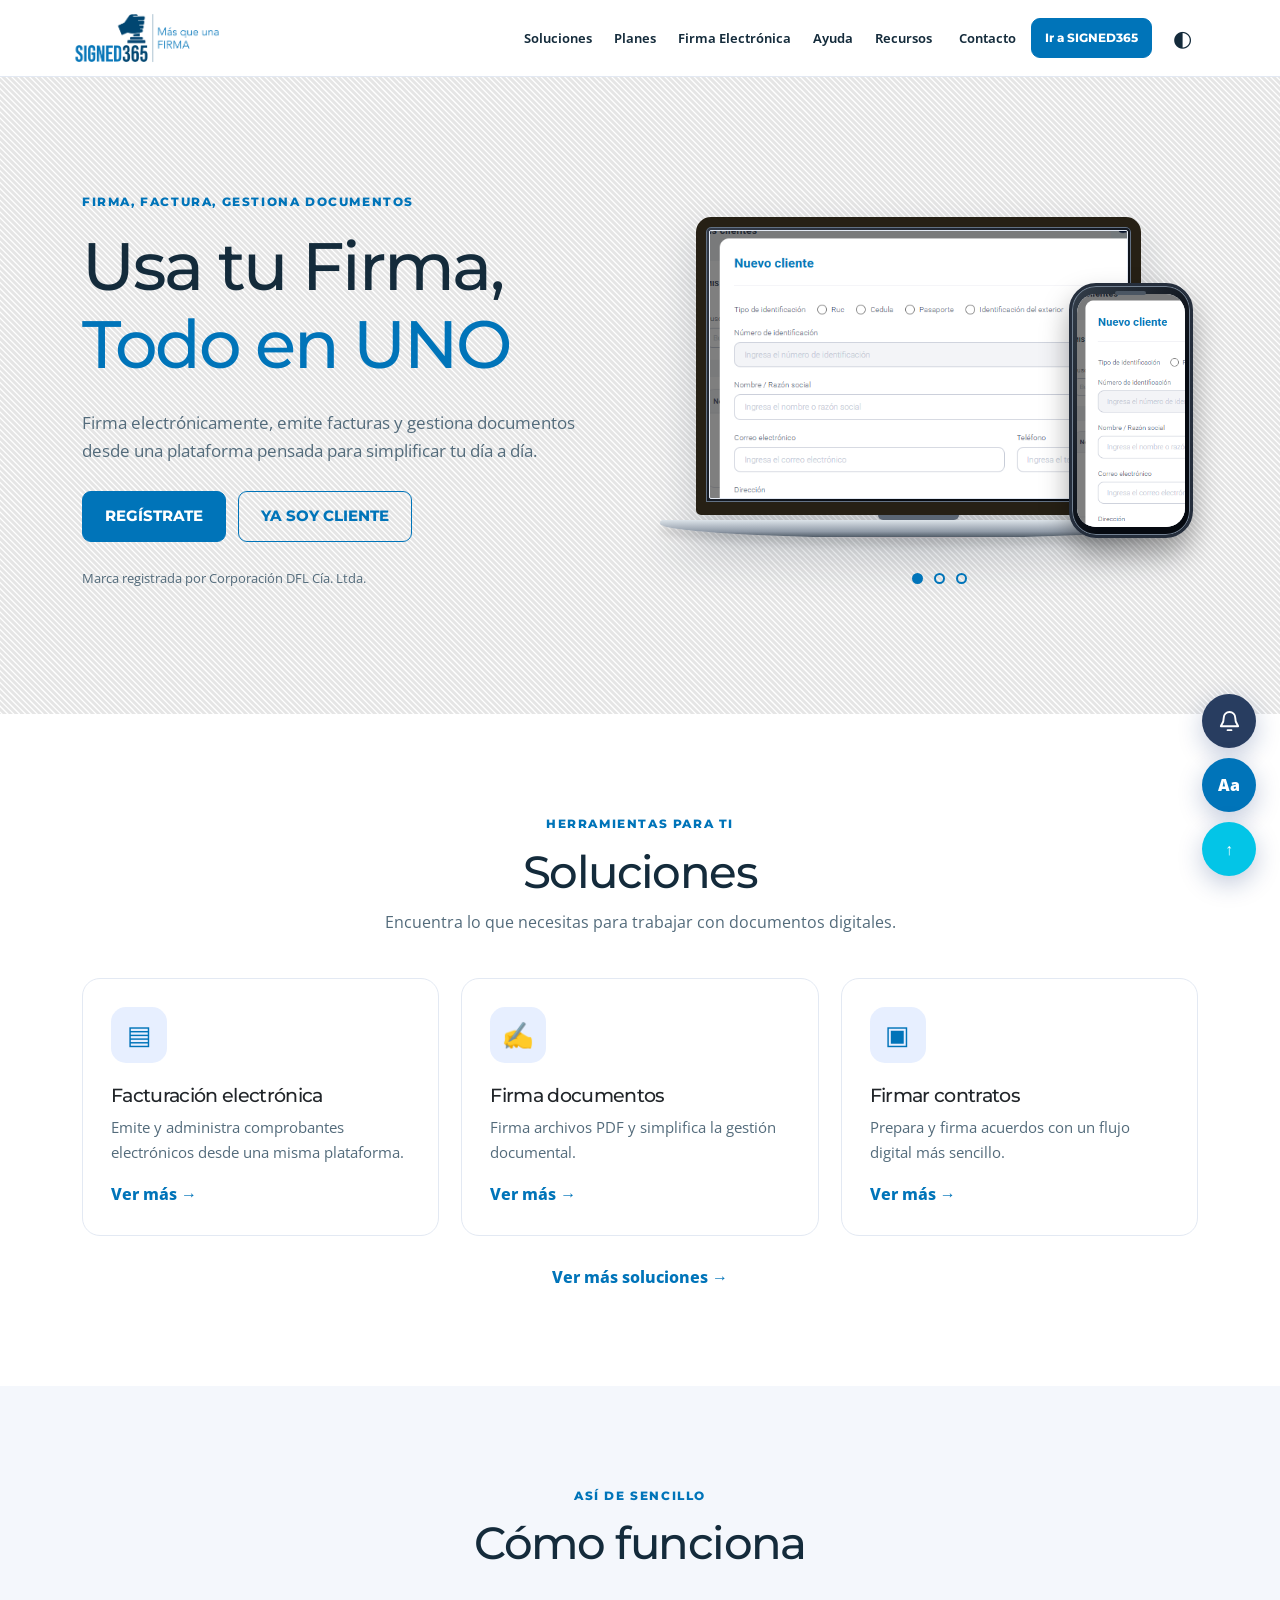
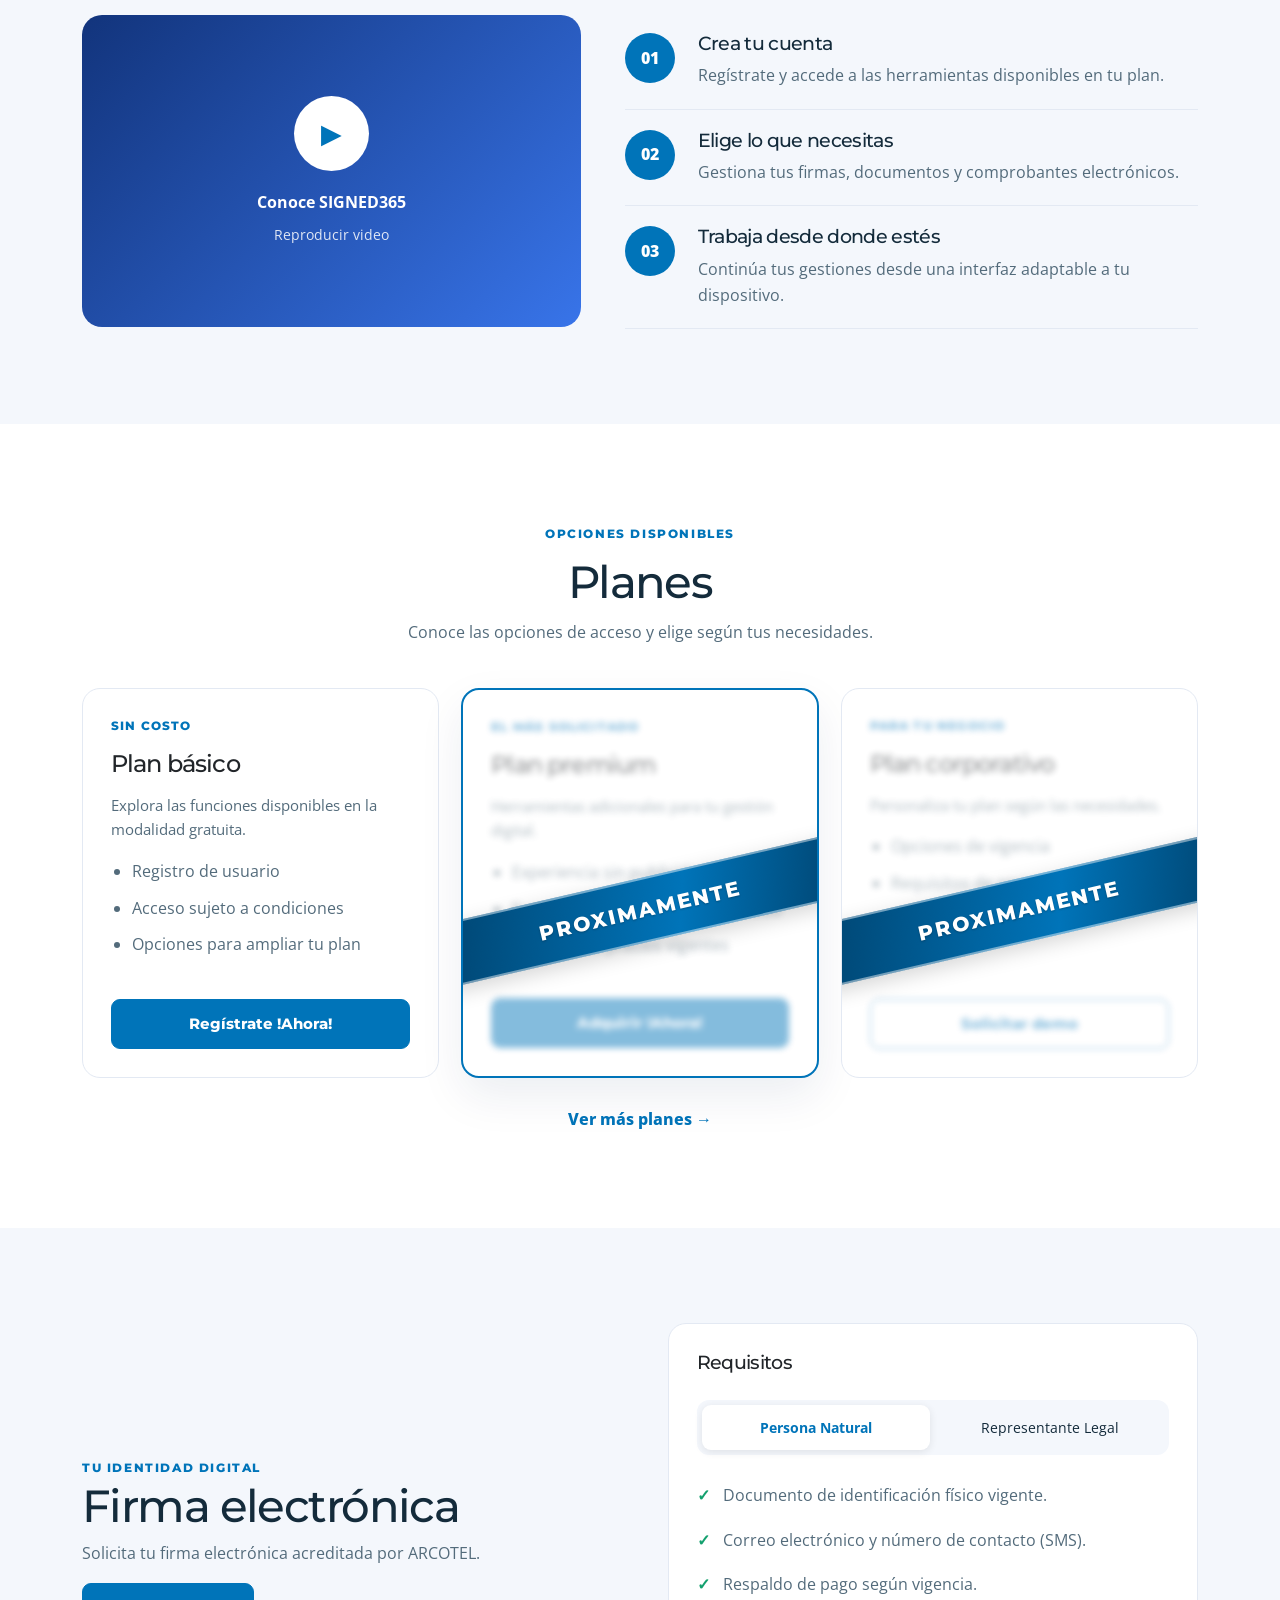
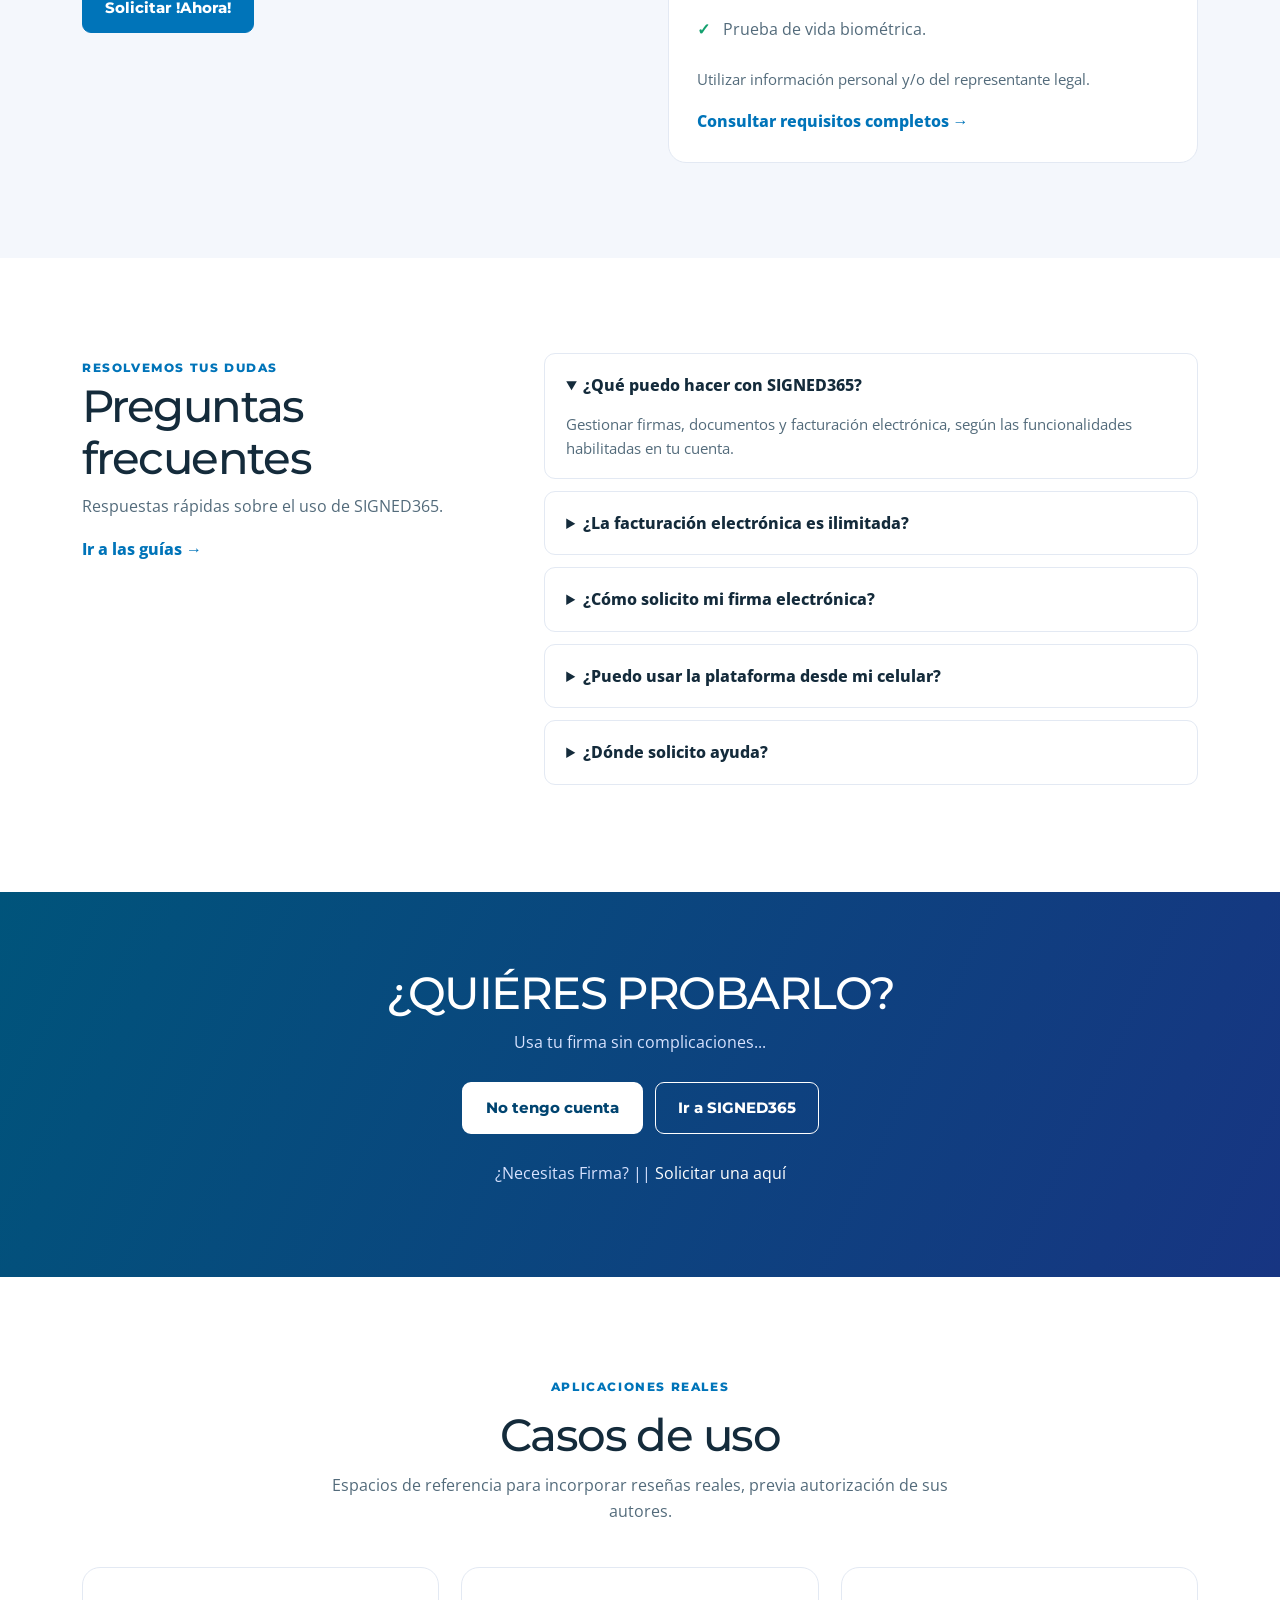
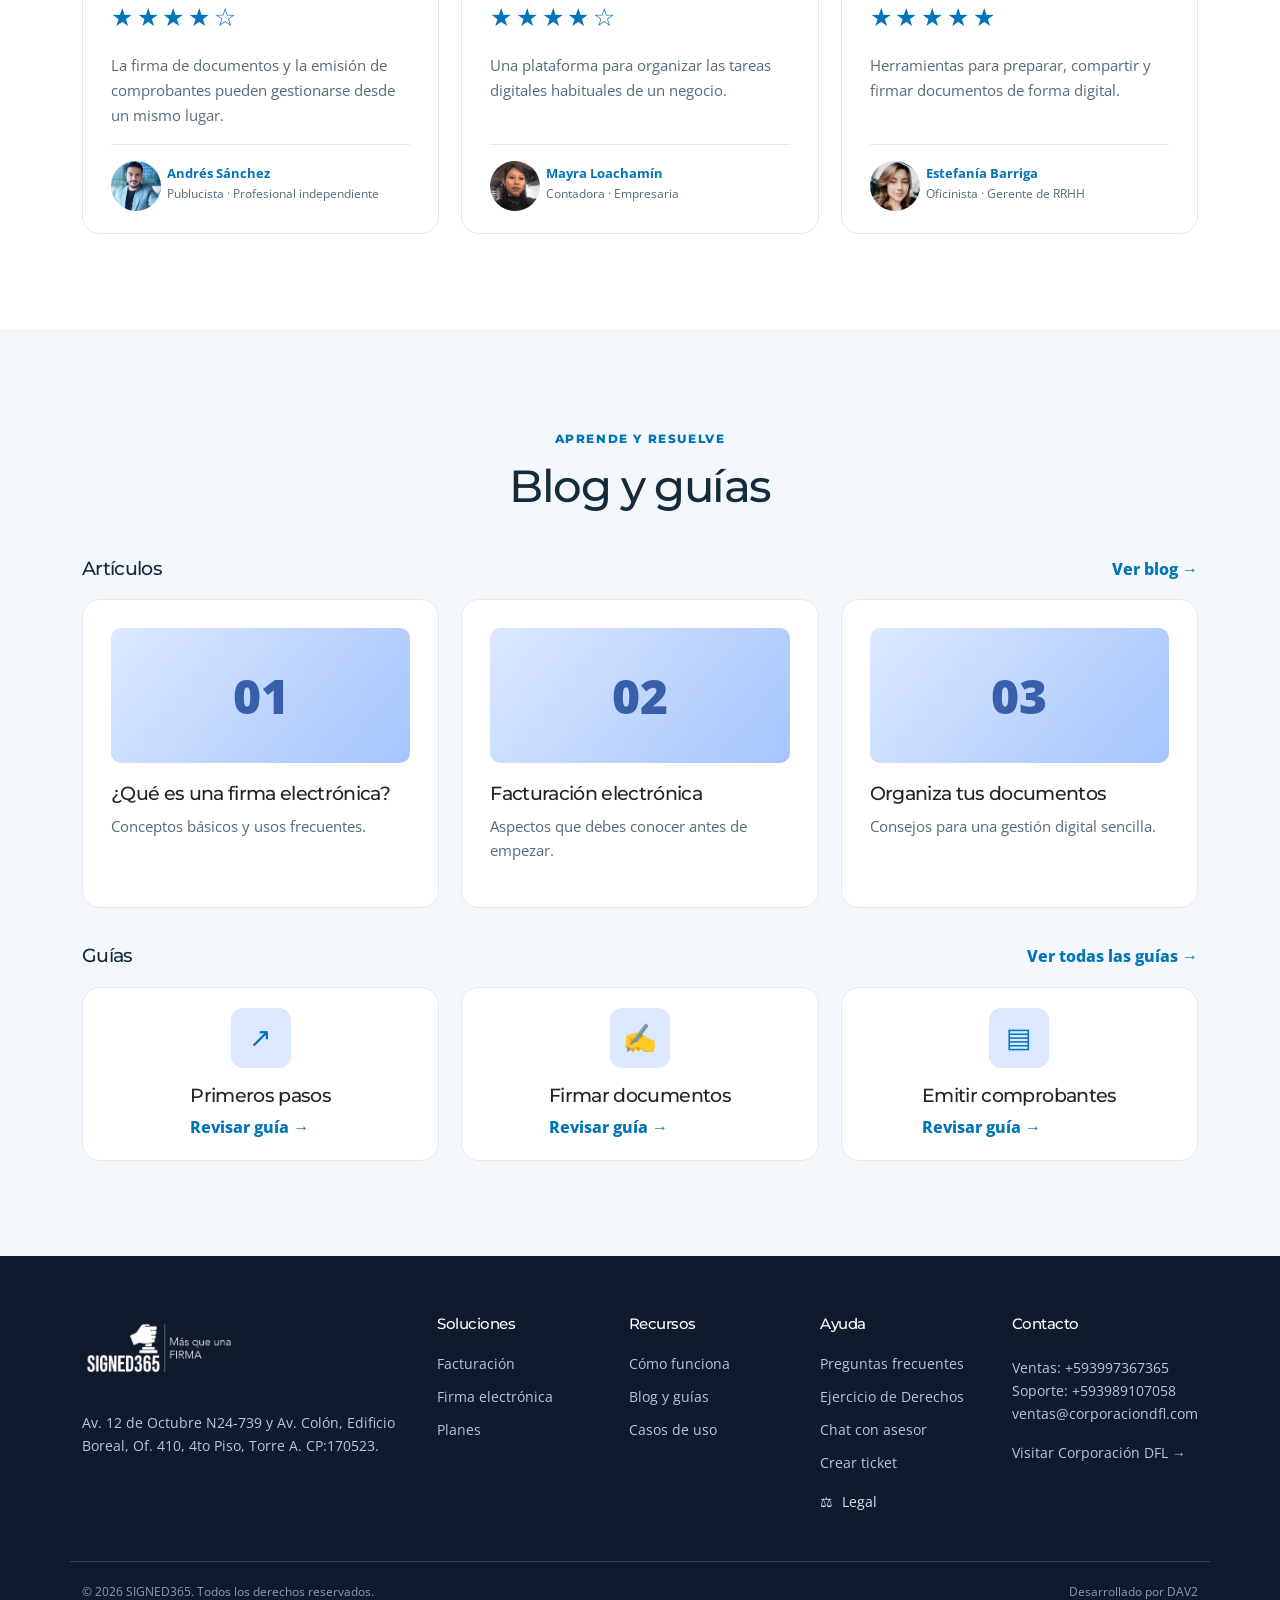
==== commit c855855b: "FAQ Cookies y bordes Actualización, bordes, cookies, FAQ" ====
--- a/index.html
+++ b/index.html
@@ -312,7 +312,7 @@
                         Regístrate !Ahora!
                     </a>
                 </article>
-                <article class="card plan plan-proximamente featured" data-reveal="" data-aviso="MUY PRONTO" inert>
+                <article class="card plan plan-proximamente featured" data-reveal="" data-aviso="PROXIMAMENTE" inert>
                     <span class="plan-label">
                         EL MÁS SOLICITADO
                     </span>
@@ -331,7 +331,7 @@
                         Adquirir !Ahora!
                     </a>
                 </article>
-                <article class="card plan plan-proximamente" data-reveal="" data-aviso="MUY PRONTO" inert>
+                <article class="card plan plan-proximamente" data-reveal="" data-aviso="PROXIMAMENTE" inert>
                     <span class="plan-label">
                         PARA TU NEGOCIO
                     </span>
--- a/css/cookies.css
+++ b/css/cookies.css
@@ -41,3 +41,29 @@
     .sd-cookie-dialog-footer .sd-cookie-btn { flex:1 1 100%; }
     .sd-cookie-reopen { bottom:6px; left:6px; }
 }
+
+/* Ajuste móvil: el acceso a privacidad se ubica después del pie de página,
+   sin superponerse a los enlaces ni a la barra de navegación del teléfono. */
+@media (max-width: 780px) {
+    #sd-cookie-root { position: static; }
+    #sd-cookie-root .sd-cookie-reopen:not([hidden]) {
+        position: static;
+        display: inline-flex;
+        margin: 10px 12px max(14px, env(safe-area-inset-bottom));
+        width: auto;
+        max-width: calc(100% - 24px);
+        min-height: 36px;
+        align-items: center;
+        justify-content: center;
+        font-size: 12px;
+    }
+    #sd-cookie-root .sd-cookie-banner {
+        bottom: max(12px, env(safe-area-inset-bottom));
+        max-height: min(78dvh, 600px);
+        overscroll-behavior: contain;
+    }
+    #sd-cookie-root .sd-cookie-dialog {
+        max-height: min(88dvh, 760px);
+        overscroll-behavior: contain;
+    }
+}
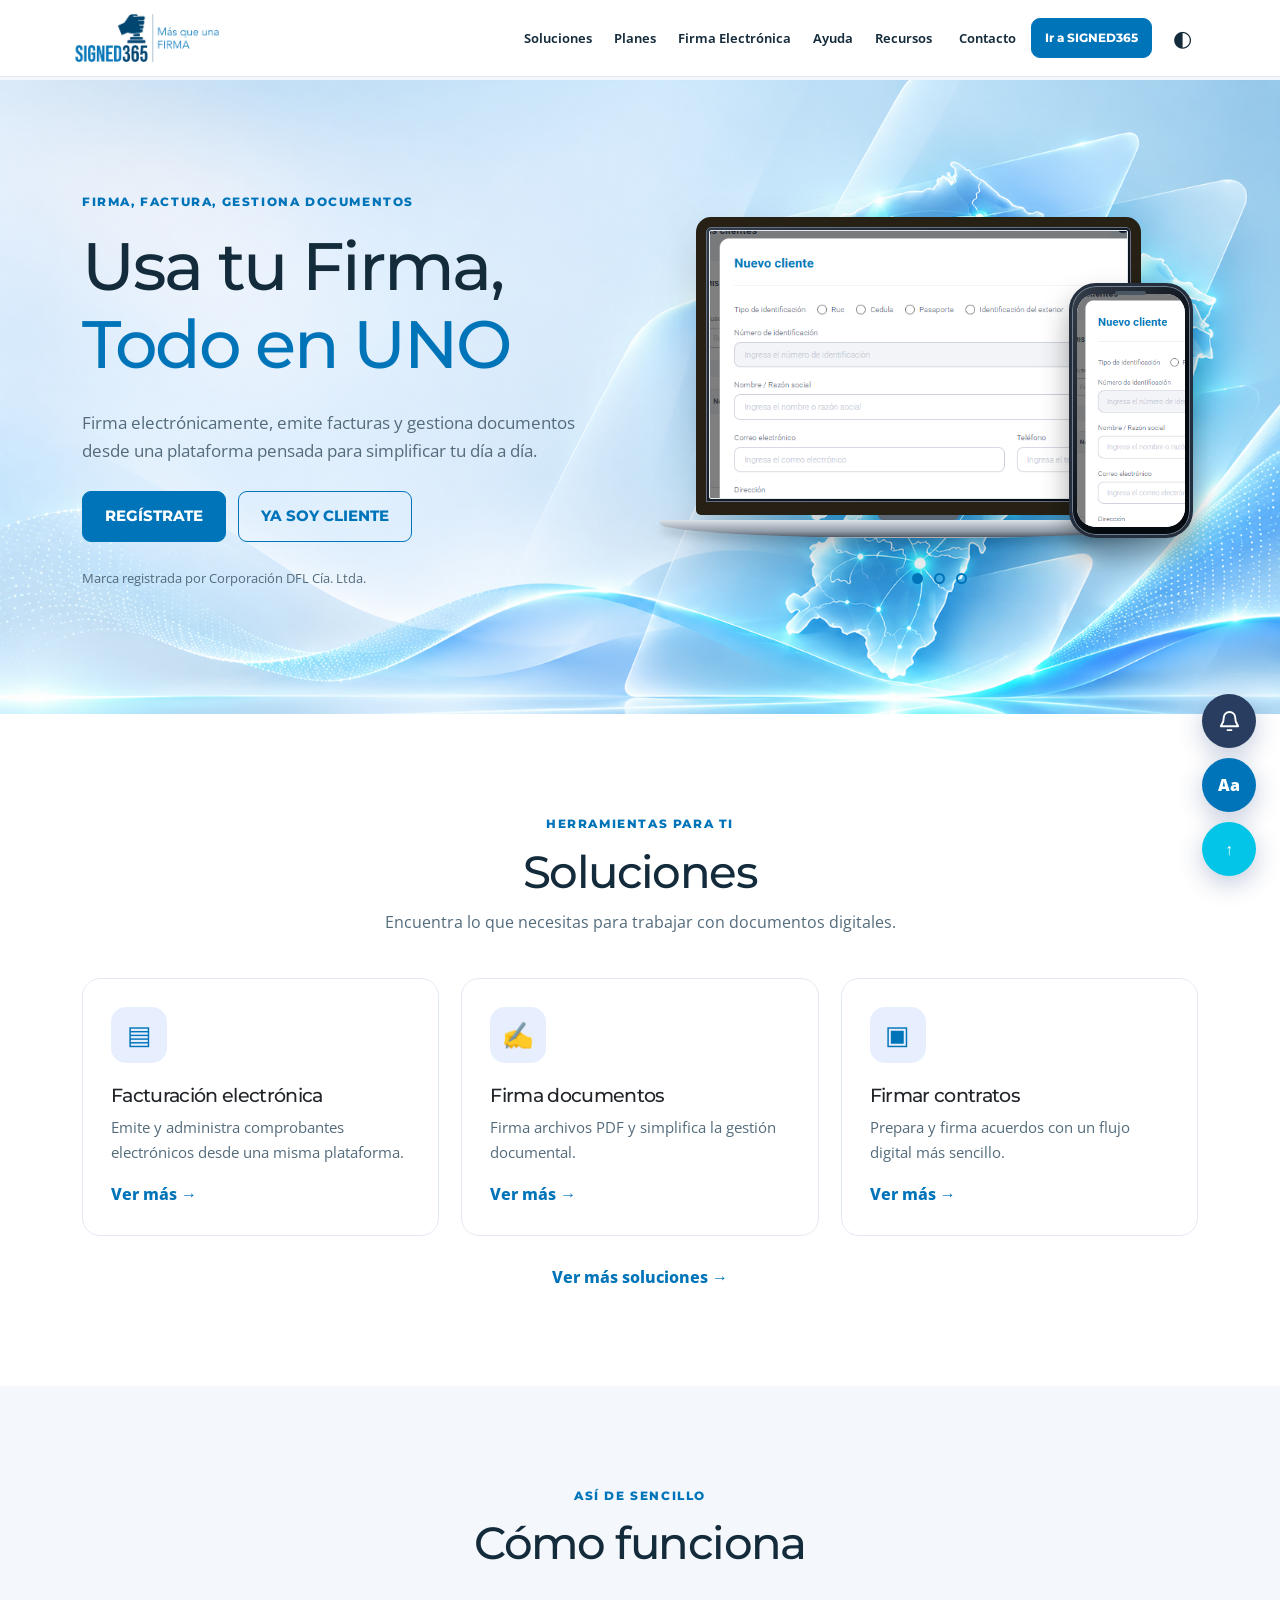
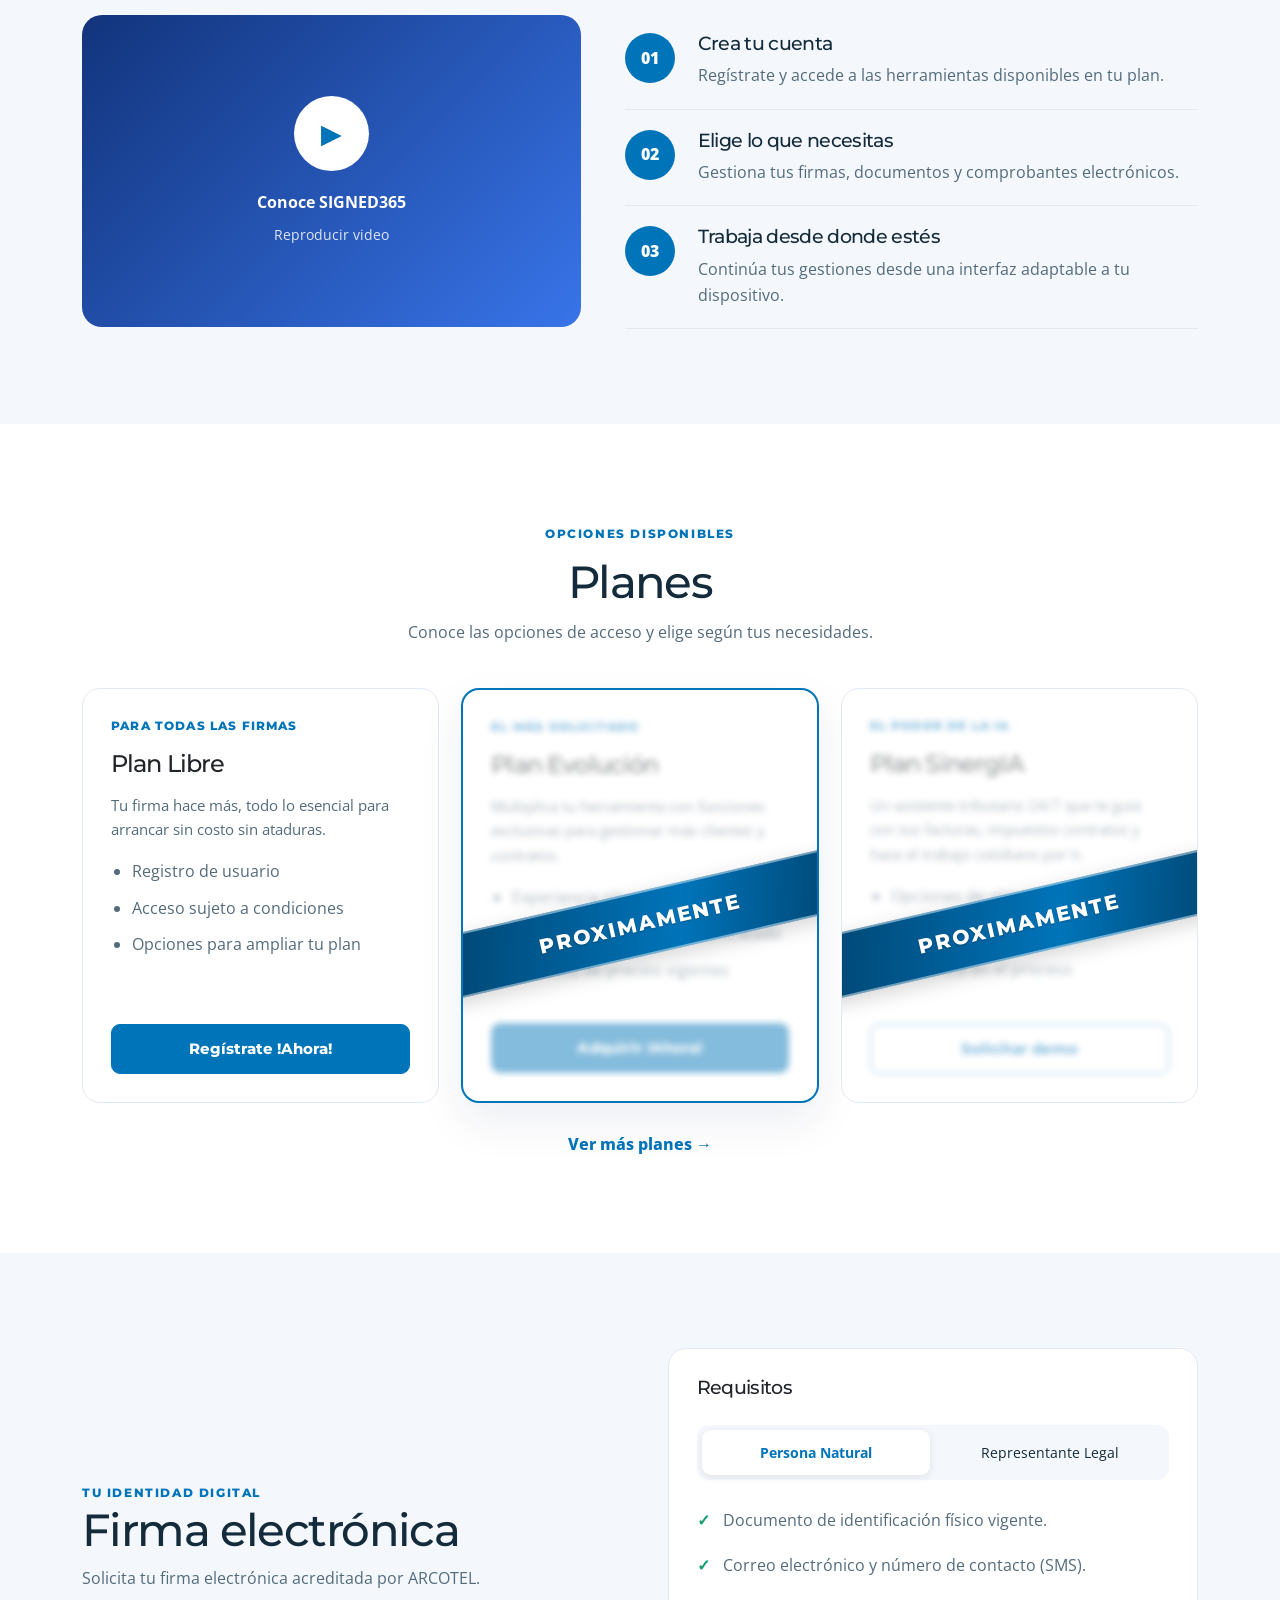
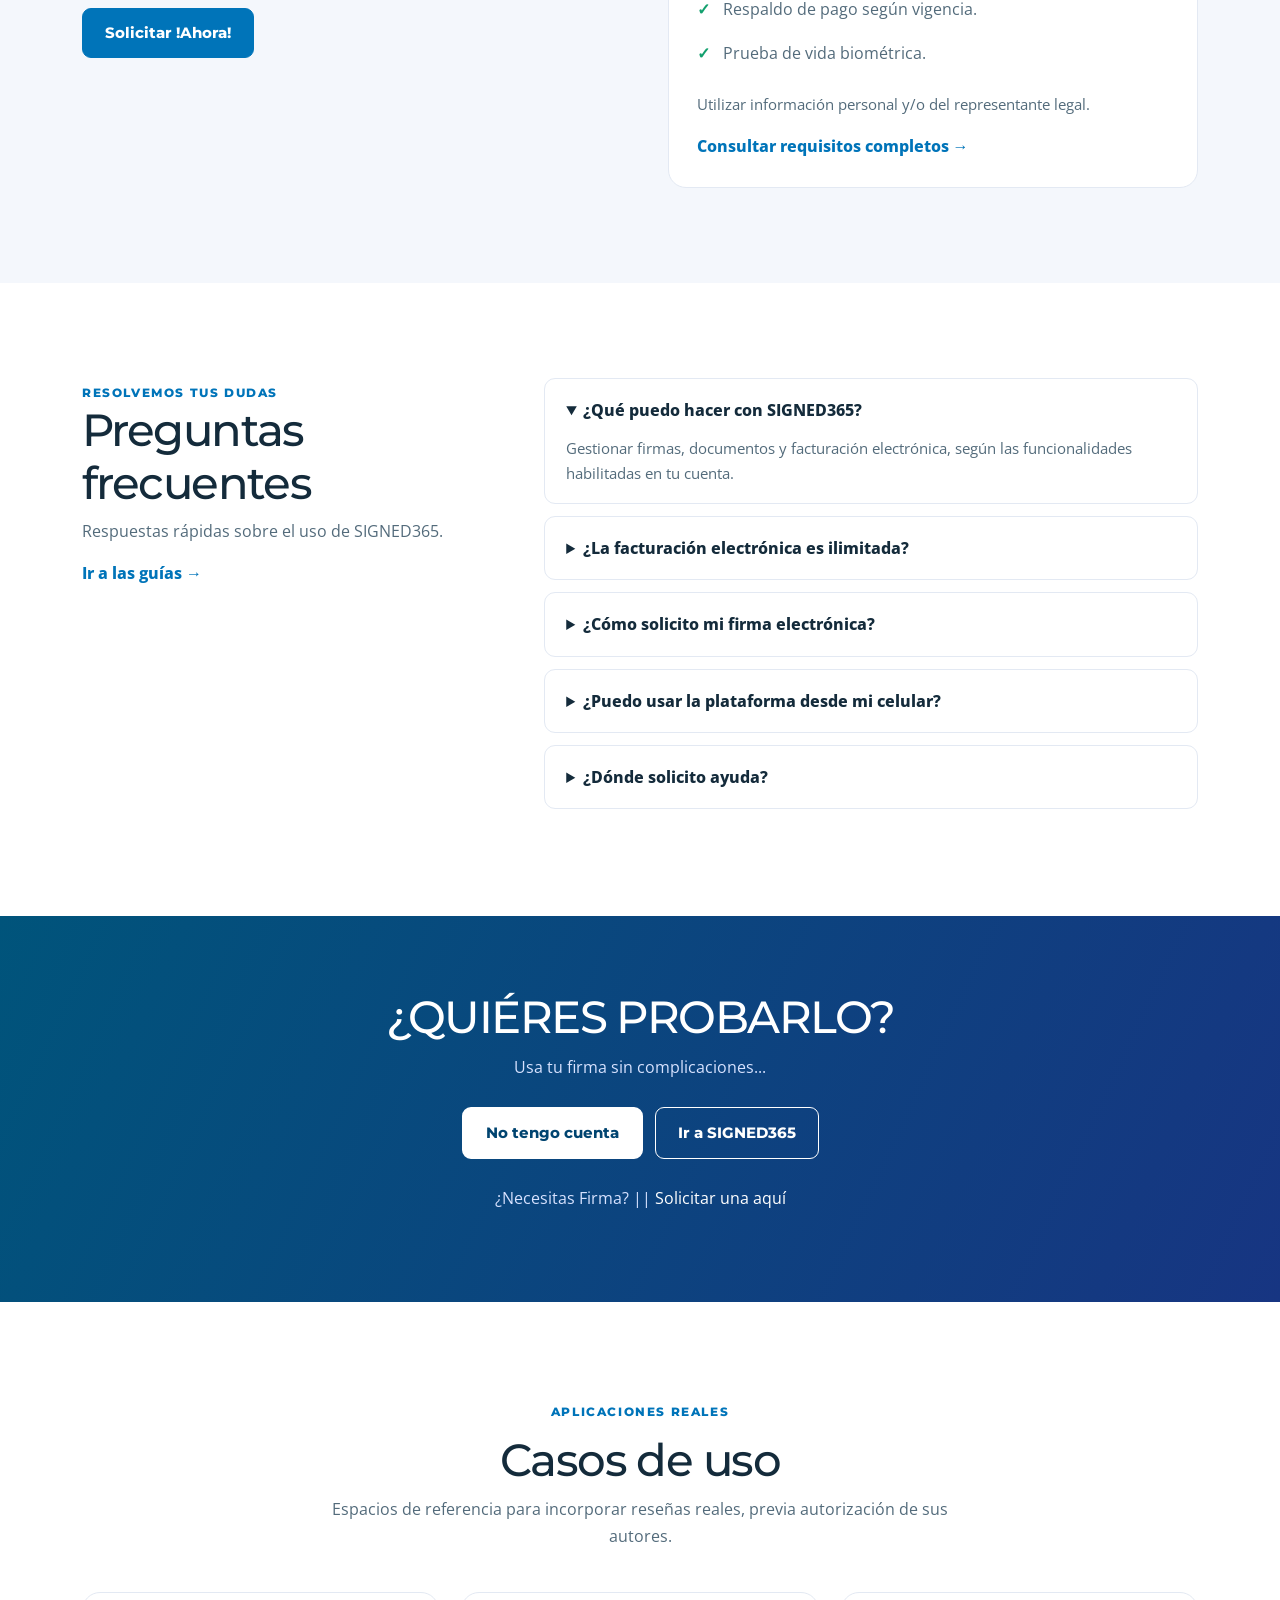
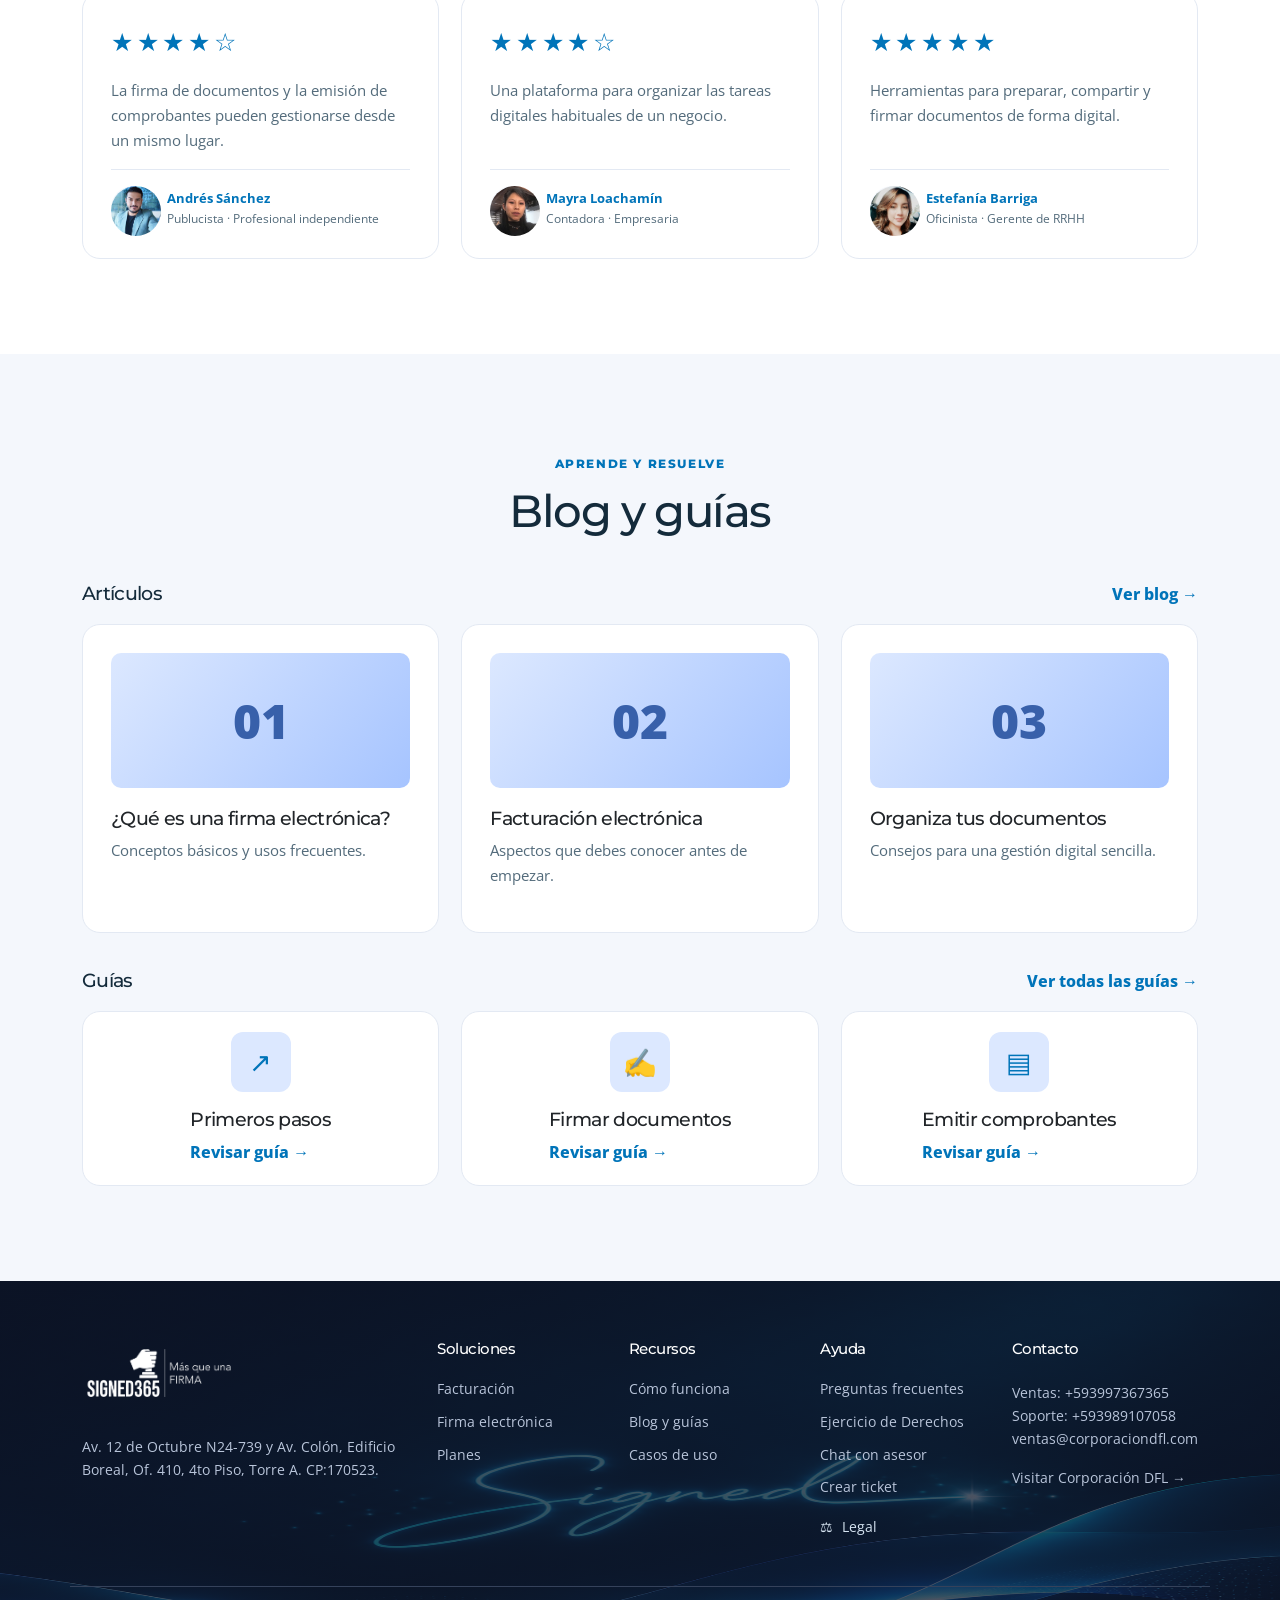
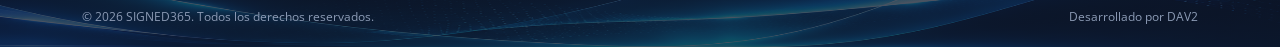
==== commit 27c41a41: "Parallax y Orden Parallax para Hero principal y Footer de pag" ====
--- a/index.html
+++ b/index.html
@@ -29,6 +29,26 @@
     <link rel="stylesheet" href="css/planes-proximamente.css"/>
     <!-- Cookies: estilos compartidos -->
     <link rel="stylesheet" href="css/cookies.css"/>
+    <!-- Parallax exclusivo de la portada del INDEX -->
+    <link rel="stylesheet" href="css/hero-parallax.css"/>
+    <!-- Parallax reutilizable del fondo del footer -->
+    <link rel="stylesheet" href="css/footer-parallax.css"/>
+    <!-- Fondo independiente de la portada del INDEX: cambiar aquí las imágenes -->
+    <style>
+        /* Tema claro: modificar únicamente esta ruta cuando sea necesario. */
+        #portada.hero {
+            background-image: url('assets/img/fondo-mapaB.png') !important;
+            background-repeat: no-repeat;
+            background-size: 100%;
+        }
+
+        /* Tema oscuro: independiente del fondo de las páginas internas. */
+        :root.dark #portada.hero {
+            background-image: url('assets/img/fondo-mapaN.png') !important;
+            background-repeat: no-repeat;
+            background-size: 100%;
+        }
+    </style>
 </head>
 <body>
 <a class="skip" href="#contenido">
@@ -81,7 +101,7 @@
 <main id="contenido">
 
     <!-- 02. PORTADA -->
-    <section class="hero section" id="portada">
+    <section class="hero section hero-parallax" id="portada">
         <div class="container hero-grid">
             <div data-reveal="">
             <span class="eyebrow">
@@ -295,13 +315,13 @@
             <div class="cards three">
                 <article class="card plan" data-reveal="">
                     <span class="plan-label">
-                        SIN COSTO
+                        PARA TODAS LAS FIRMAS
                     </span>
                     <h3>
-                        Plan básico
+                        Plan Libre
                     </h3>
                     <p>
-                        Explora las funciones disponibles en la modalidad gratuita.
+                        Tu firma hace más, todo lo esencial para arrancar sin costo sin ataduras.
                     </p>
                     <ul>
                         <li>Registro de usuario</li>
@@ -317,10 +337,10 @@
                         EL MÁS SOLICITADO
                     </span>
                     <h3>
-                        Plan premium
+                        Plan Evolución
                     </h3>
                     <p>
-                        Herramientas adicionales para tu gestión digital.
+                        Multiplica tu herramienta con funciones exclusivas para gestionar más clientes y contratos.
                     </p>
                     <ul>
                         <li>Experiencia sin publicidad</li>
@@ -333,13 +353,13 @@
                 </article>
                 <article class="card plan plan-proximamente" data-reveal="" data-aviso="PROXIMAMENTE" inert>
                     <span class="plan-label">
-                        PARA TU NEGOCIO
+                        EL PODER DE LA IA
                     </span>
                     <h3>
-                        Plan corporativo
+                        Plan SinergIA
                     </h3>
                     <p>
-                        Personaliza tu plan según las necesidades.
+                        Un asistente tributario 24/7 que te guía con tus facturas, impuestos contratos y hace el trabajo cotidiano por ti.
                     </p>
                     <ul>
                         <li>Opciones de vigencia</li>
@@ -736,7 +756,7 @@
 </main>
 
 <!-- 11. PIE DE PÁGINA -->
-<footer class="footer" id="contacto">
+<footer class="footer footerfondo" id="contacto">
     <div class="container footer-grid">
         <div>
             <a class="logo" href="#inicio">
@@ -921,6 +941,12 @@
 <script defer src="js/announcement-shared.js"></script>
 <script defer src="js/announcement.js"></script>
 
+<!-- Parallax exclusivo de la portada del INDEX -->
+<script defer src="js/hero-parallax.js"></script>
+
+<!-- Parallax reutilizable del fondo del footer -->
+<script defer src="js/footer-parallax.js"></script>
+
 <!-- Cookies: configuración y gestor compartidos -->
 <script defer src="js/cookies-config.js"></script>
 <script defer src="js/cookies.js"></script>
--- a/css/styles.css
+++ b/css/styles.css
@@ -950,3 +950,20 @@
 }
 
 
+/* ============================================================
+   SIGNED365 | Fondo del Footer
+   Imagen con capa oscura al 85 %
+   ============================================================ */
+
+.footerfondo {
+    background-image:
+        linear-gradient(
+            rgba(15, 25, 45, 0.75),
+            rgba(15, 25, 45, 0.75)
+        ),
+        url("../assets/img/fondo-firmaN.png");
+
+    background-position: right bottom;
+    background-repeat: no-repeat;
+    background-size: 140% 115%;
+}
--- a/css/hero-parallax.css
+++ b/css/hero-parallax.css
@@ -0,0 +1,27 @@
+/* ============================================================
+   SIGNED365 | Parallax de portada (solo index.html)
+   Las rutas de las imágenes se mantienen en el <style> del index.
+   ============================================================ */
+
+#portada.hero.hero-parallax {
+    --hero-parallax-offset: 0px;
+    background-attachment: scroll !important;
+    background-position: center calc(2% + var(--hero-parallax-offset)) !important;
+    background-size: cover !important;
+    background-repeat: no-repeat !important;
+}
+
+/* En pantallas pequeñas se limita el movimiento para evitar recortes. */
+@media (max-width: 767.98px) {
+    #portada.hero.hero-parallax {
+        background-position: center calc(98% + var(--hero-parallax-offset)) !important;
+    }
+}
+
+/* Accesibilidad: desactivar desplazamiento visual si se solicita. */
+@media (prefers-reduced-motion: reduce) {
+    #portada.hero.hero-parallax {
+        --hero-parallax-offset: 0px !important;
+        background-position: center center !important;
+    }
+}
--- a/css/footer-parallax.css
+++ b/css/footer-parallax.css
@@ -0,0 +1,18 @@
+/* ============================================================
+   SIGNED365 | Parallax del fondo del footer
+   Hoja compartida: index.html y páginas internas.
+   Se carga DESPUÉS de css/styles.css.
+   ============================================================ */
+
+.footerfondo {
+    /* Se conservan la imagen y la capa oscura definidas en styles.css. */
+    background-position: right bottom, right var(--footer-parallax-y, 300%);
+    background-repeat: no-repeat, no-repeat;
+    background-size: 100% 100%, 140% 115%;
+}
+
+@media (prefers-reduced-motion: reduce) {
+    .footerfondo {
+        background-position: right bottom, right bottom;
+    }
+}
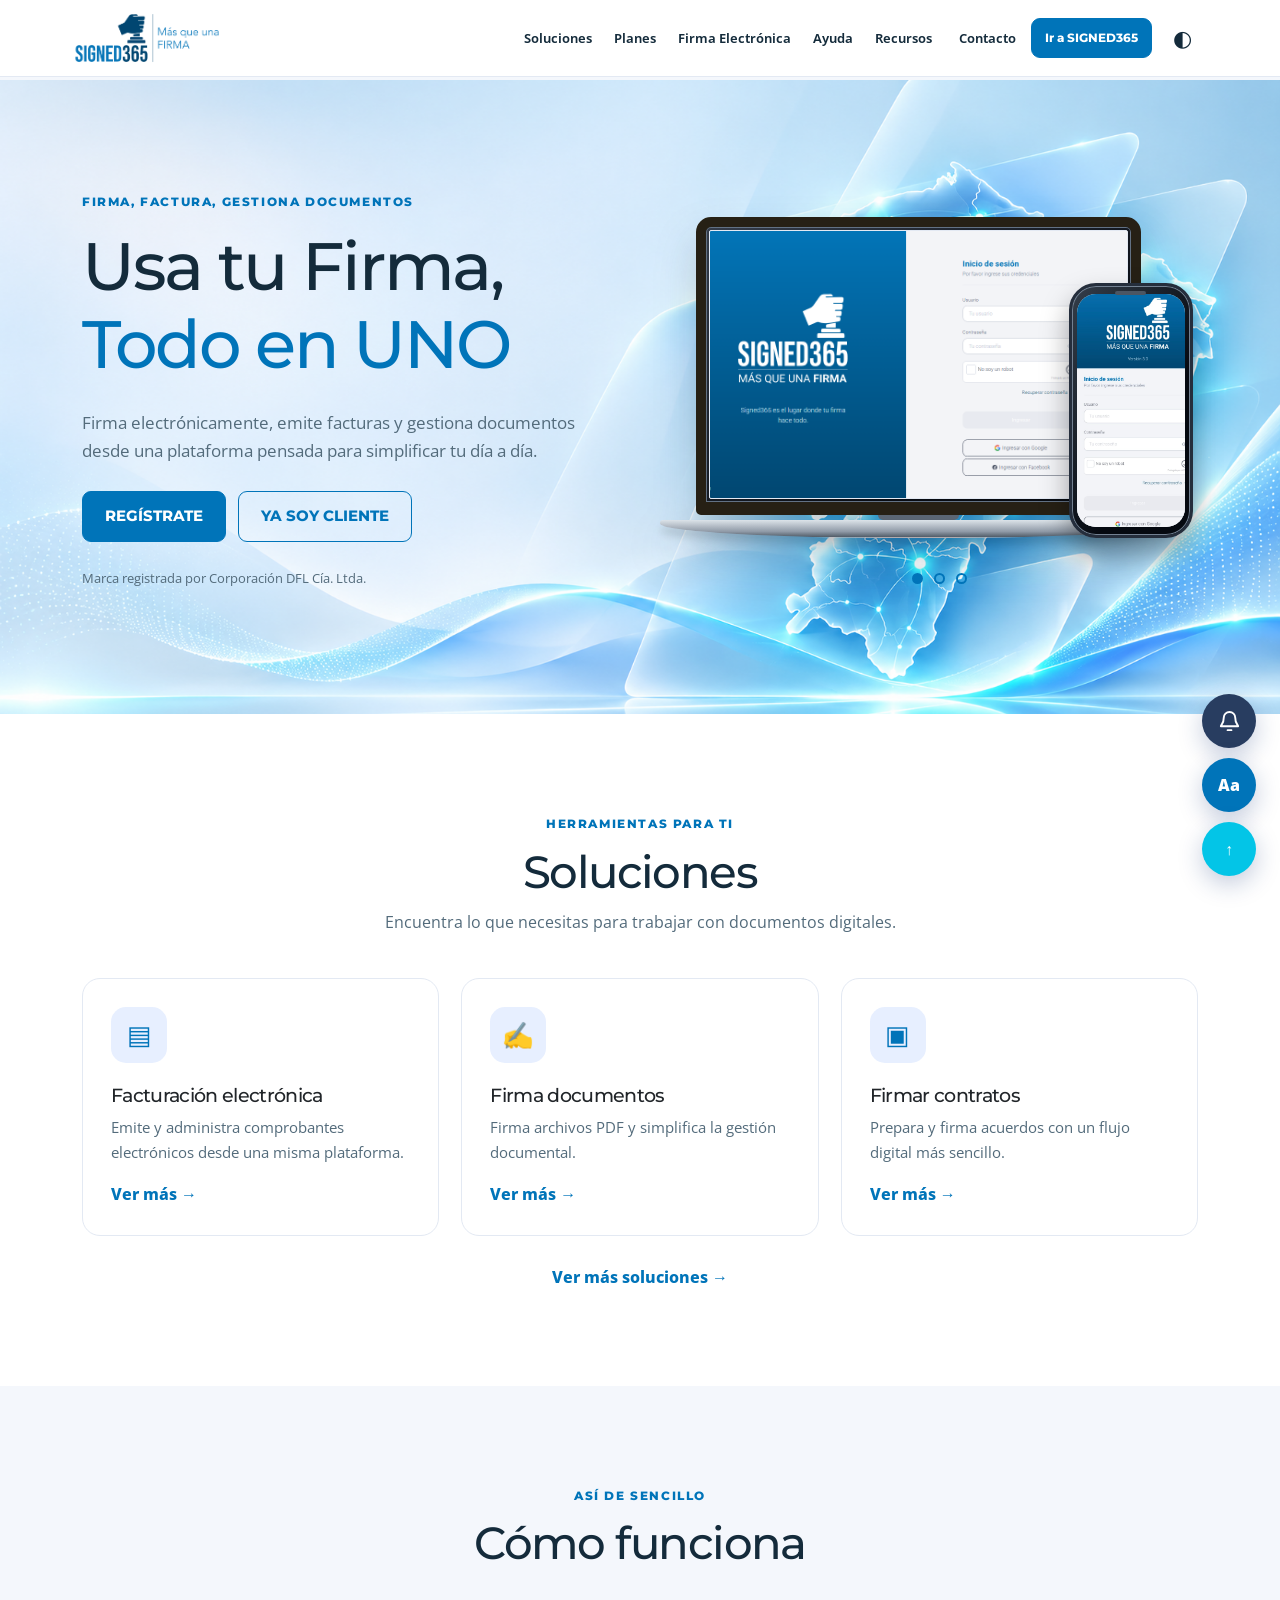
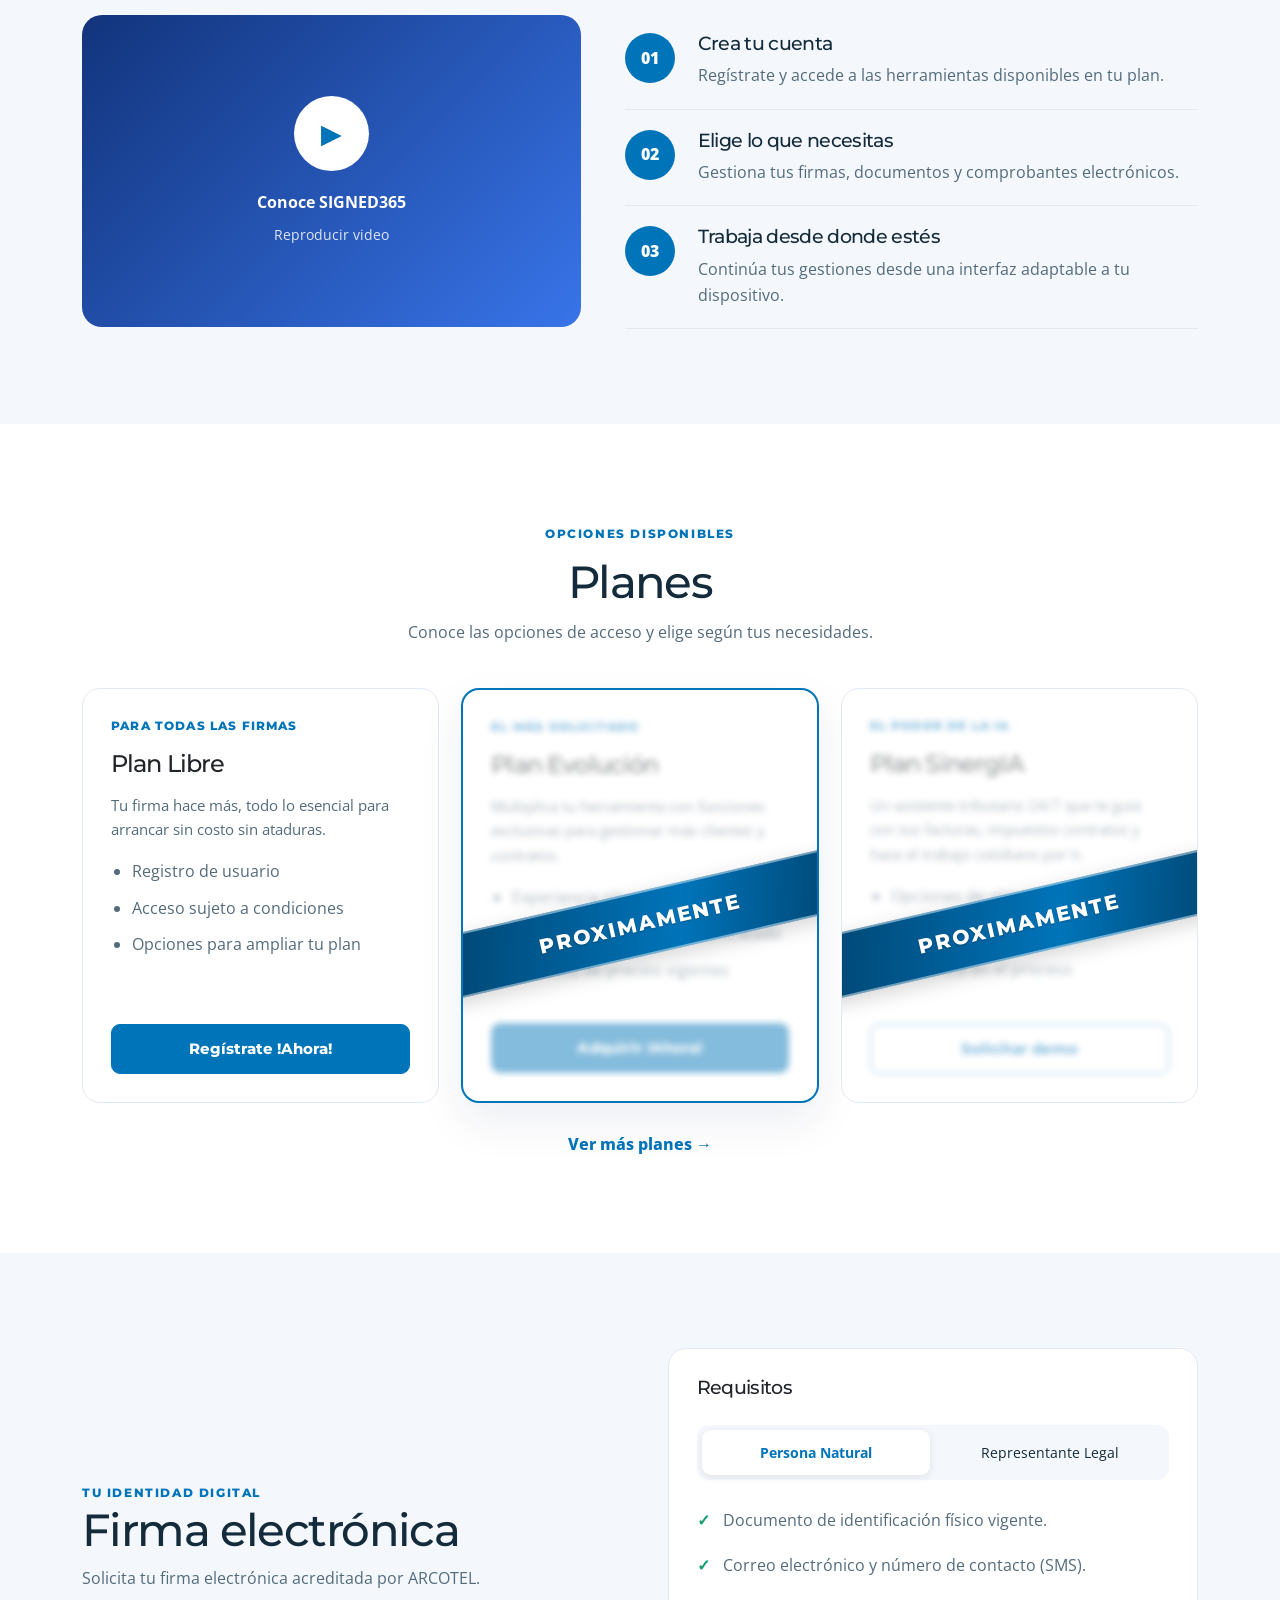
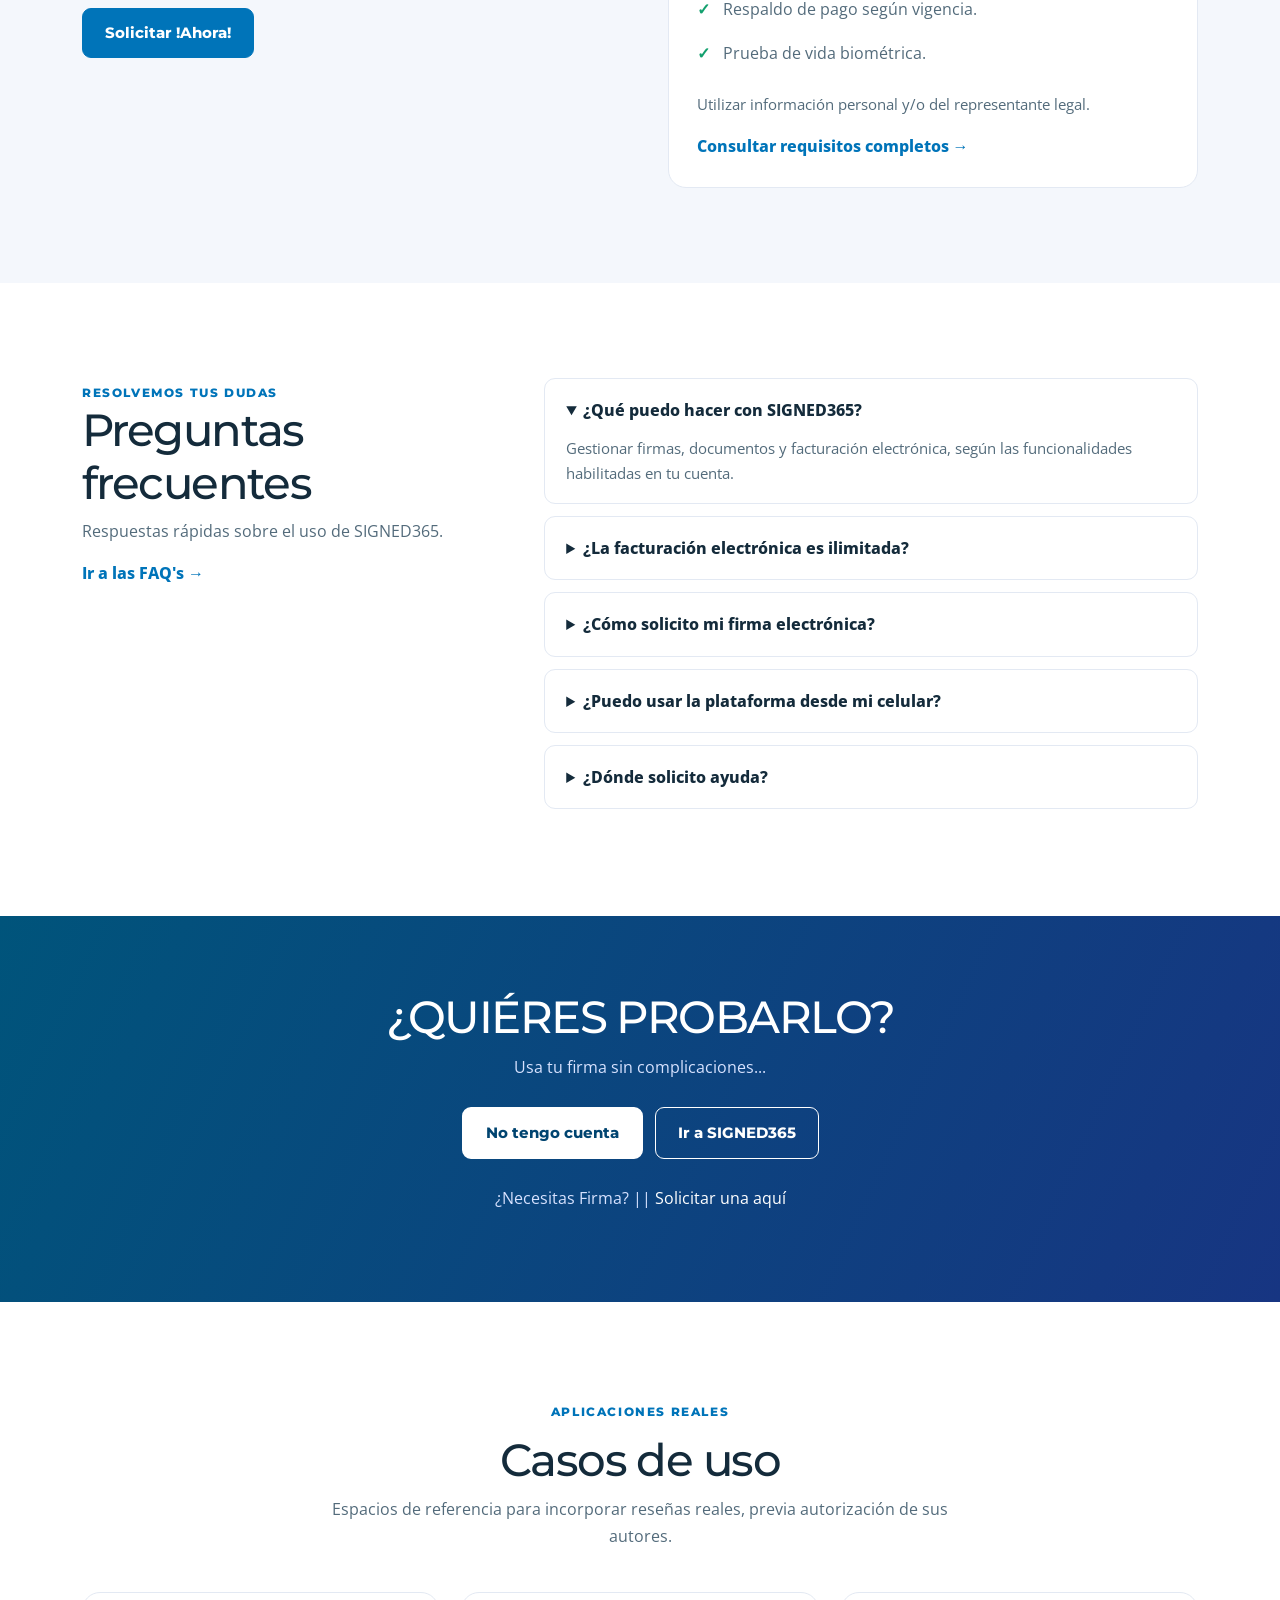
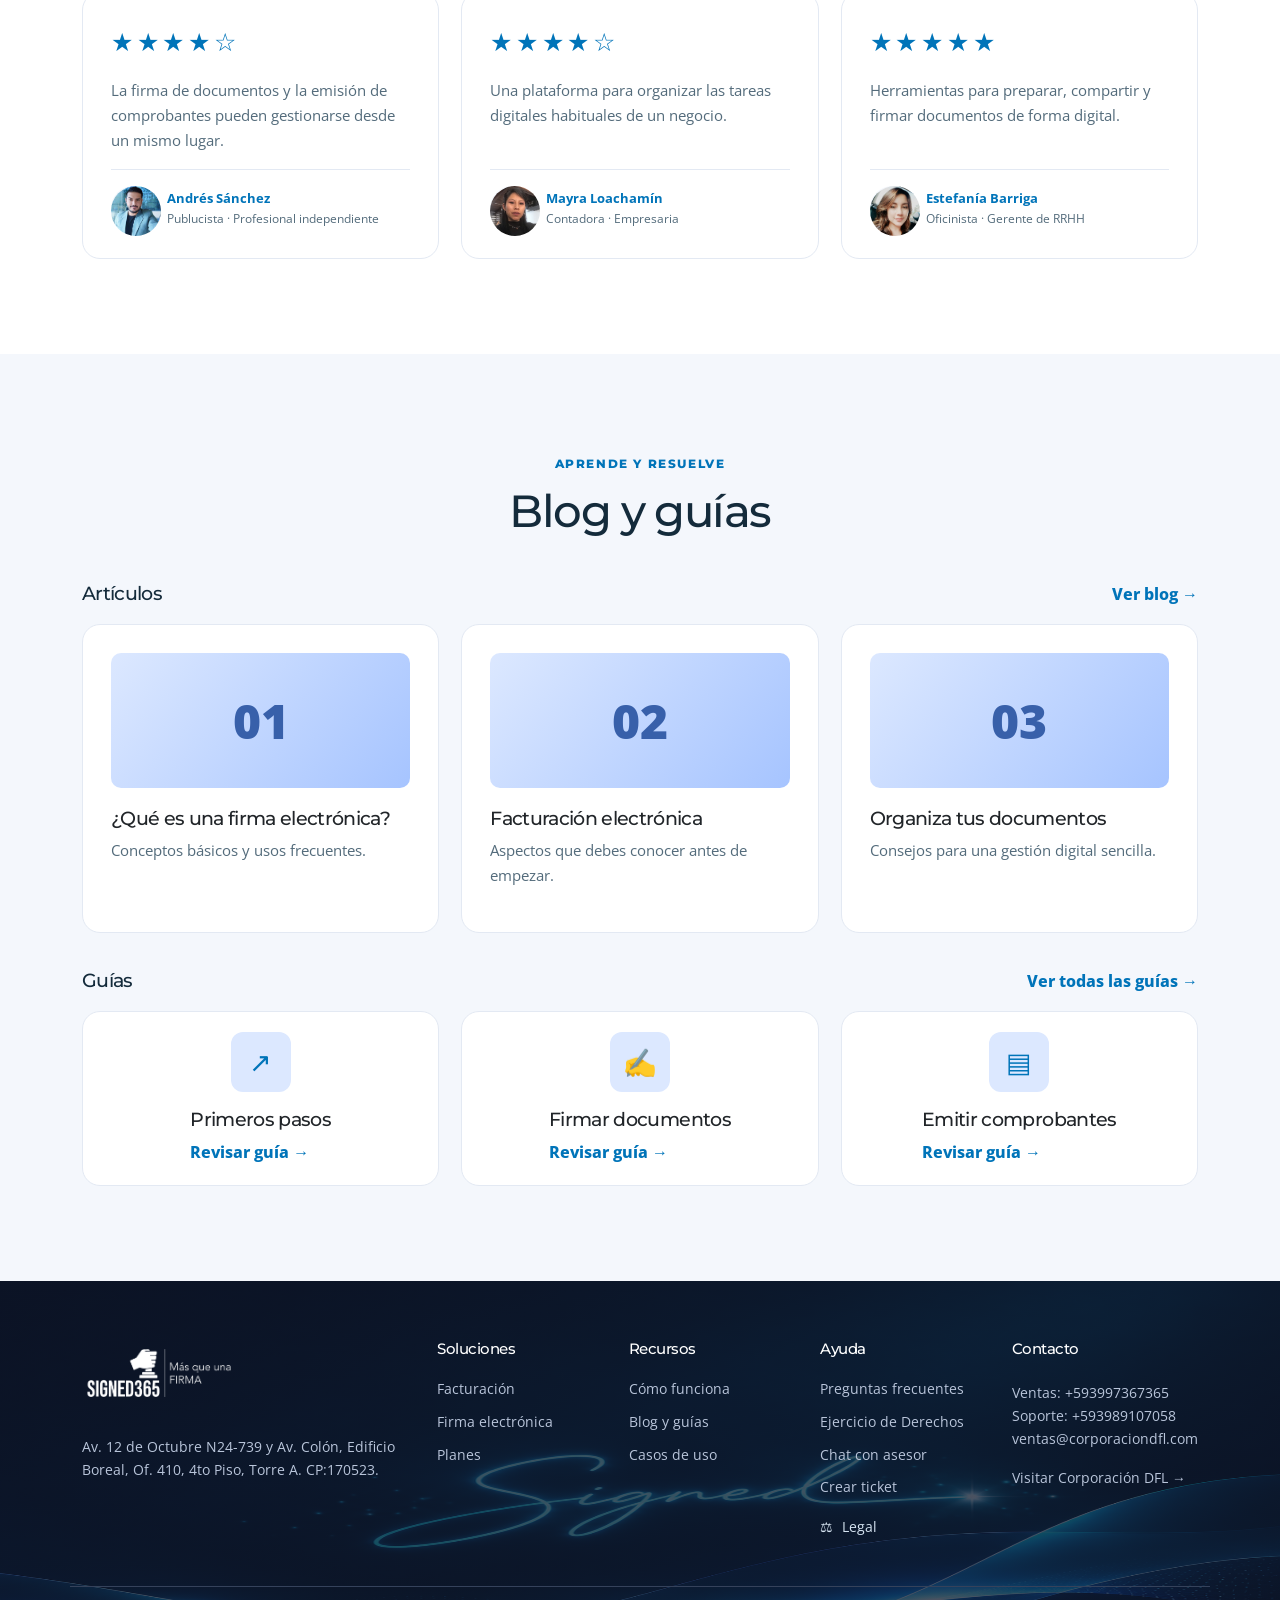
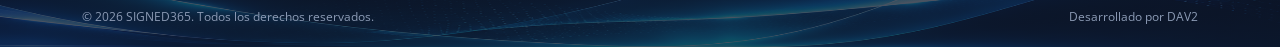
==== commit 27aa40dc: "Recursos y Parallax Organización de recursos, páginas y efecto parallax." ====
--- a/index.html
+++ b/index.html
@@ -68,7 +68,7 @@
             ☰
         </button>
         <nav aria-label="Navegación principal" id="main-nav">
-            <a href="pginter/soluciones.html">
+            <a href="#soluciones">
                 Soluciones
             </a>
             <a href="#planes">
@@ -77,7 +77,7 @@
             <a href="#firma">
                 Firma Electrónica
             </a>
-            <a href="#faq">
+            <a href="pginter/faq.html">
                 Ayuda
             </a>
             <a href="#recursos">
@@ -133,11 +133,11 @@
                     <!-- Computador: conserva las clases originales del slider V4 -->
                     <div class="device-laptop">
                         <div class="laptop-screen-bezel">
-                        <div aria-label="Capturas de SIGNED365" class="laptop-screen hero-slider">
-                        <img alt="SIGNED365: vista de emisión de facturas" class="hero-slide is-active" fetchpriority="high" src="assets/plataforma/soluci_01.png"/>
-                        <img alt="SIGNED365: guía de emisión" class="hero-slide" loading="lazy" src="assets/plataforma/soluci_02.png"/>
-                        <img alt="SIGNED365: registro de clientes" class="hero-slide" loading="lazy" src="assets/plataforma/soluci_03.png"/>
-                        </div>
+                            <div aria-label="Capturas de SIGNED365" class="laptop-screen hero-slider">
+                                <img alt="SIGNED365: vista de emisión de facturas" class="hero-slide is-active" fetchpriority="high" src="assets/plataforma/soluci_01.png"/>
+                                <img alt="SIGNED365: guía de emisión" class="hero-slide" loading="lazy" src="assets/plataforma/soluci_02.png"/>
+                                <img alt="SIGNED365: registro de clientes" class="hero-slide" loading="lazy" src="assets/plataforma/soluci_03.png"/>
+                            </div>
                         </div>
                         <div aria-hidden="true" class="laptop-hinge"></div>
                         <div aria-hidden="true" class="laptop-base"></div>
@@ -146,9 +146,9 @@
                     <div aria-label="Vista adaptable de las capturas en celular" class="device-phone">
                         <div aria-hidden="true" class="phone-speaker"></div>
                         <div class="phone-screen">
-                            <img alt="Captura adaptada de SIGNED365" class="phone-slide is-active" src="assets/plataforma/soluci_01.png"/>
-                            <img alt="Captura adaptada de SIGNED365" class="phone-slide" loading="lazy" src="assets/plataforma/soluci_02.png"/>
-                            <img alt="Captura adaptada de SIGNED365" class="phone-slide" loading="lazy" src="assets/plataforma/soluci_03.png"/>
+                            <img alt="SIGNED365 - Todo en uno" class="phone-slide is-active" src="assets/plataforma/soluci_01M.png"/>
+                            <img alt="SIGNED365 - Todo en uno" class="phone-slide" loading="lazy" src="assets/plataforma/soluci_02.png"/>
+                            <img alt="SIGNED365 - Todo en uno" class="phone-slide" loading="lazy" src="assets/plataforma/soluci_03.png"/>
                         </div>
                     </div>
                     <!-- Los indicadores controlan el slider existente cada 3 segundos -->
@@ -199,7 +199,7 @@
                         <p>
                             Firma archivos PDF y simplifica la gestión documental.
                         </p>
-                        <a href="#sinlink">
+                        <a href="pginter/firmadoc.html">
                             Ver más →
                         </a>
                 </article>
@@ -238,7 +238,7 @@
                 </h2>
             </div>
             <div class="how-grid">
-                <div class="video-placeholder video-player" data-reveal="" data-video-src="https://www.corporaciondfl.com/es/vids/ss-exitoF/ss-exitoF.mp4" data-video-title="Conoce SIGNED365">
+                <div class="video-placeholder video-player" data-reveal="" data-video-src="assets/vid/mund_evolu.mp4" data-video-title="Conoce SIGNED365">
                     <button aria-label="Reproducir video Conoce SIGNED365" class="video-play-button" id="video-play" type="button">
                         <span aria-hidden="true" class="play">
                             ▶
@@ -491,7 +491,7 @@
                     Respuestas rápidas sobre el uso de SIGNED365.
                 </p>
                 <a href="pginter/faq.html">
-                    Ir a las guías →
+                    Ir a las FAQ's →
                 </a>
             </div>
             <div class="faq-list" data-reveal="">
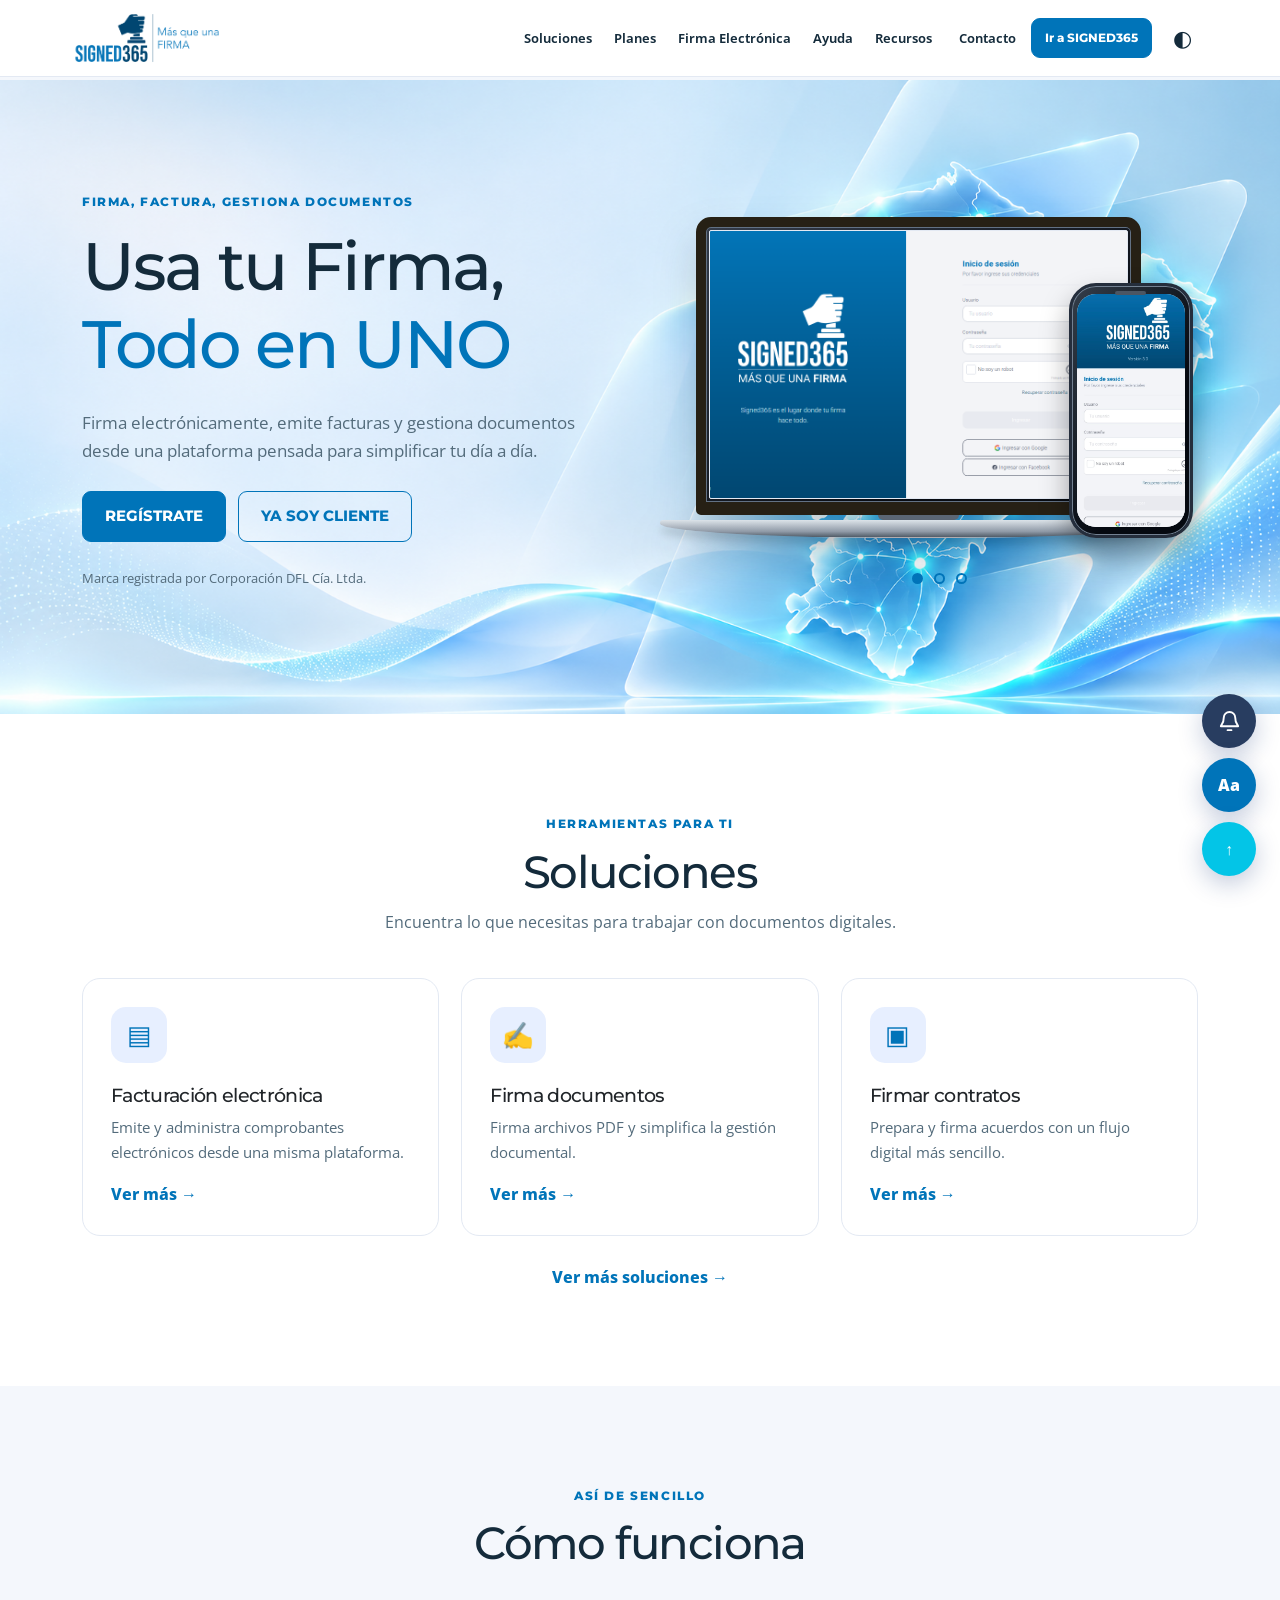
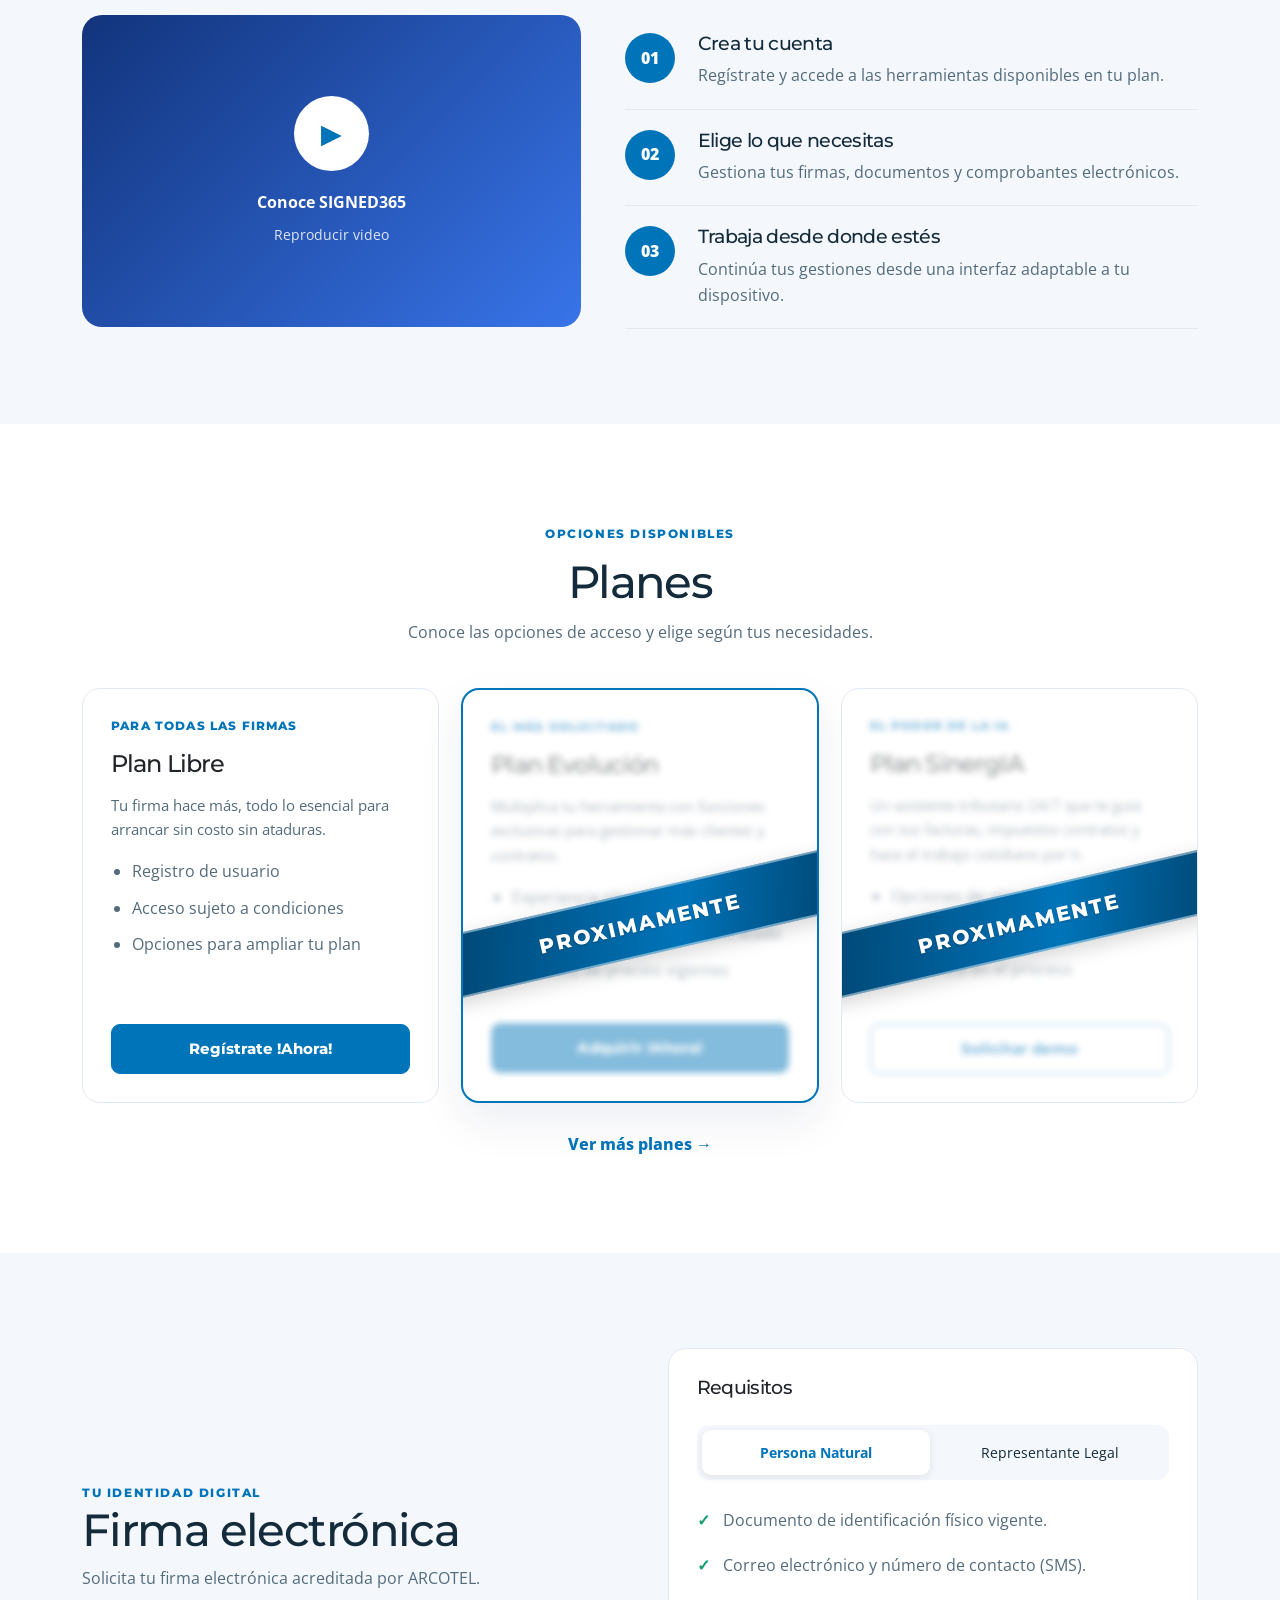
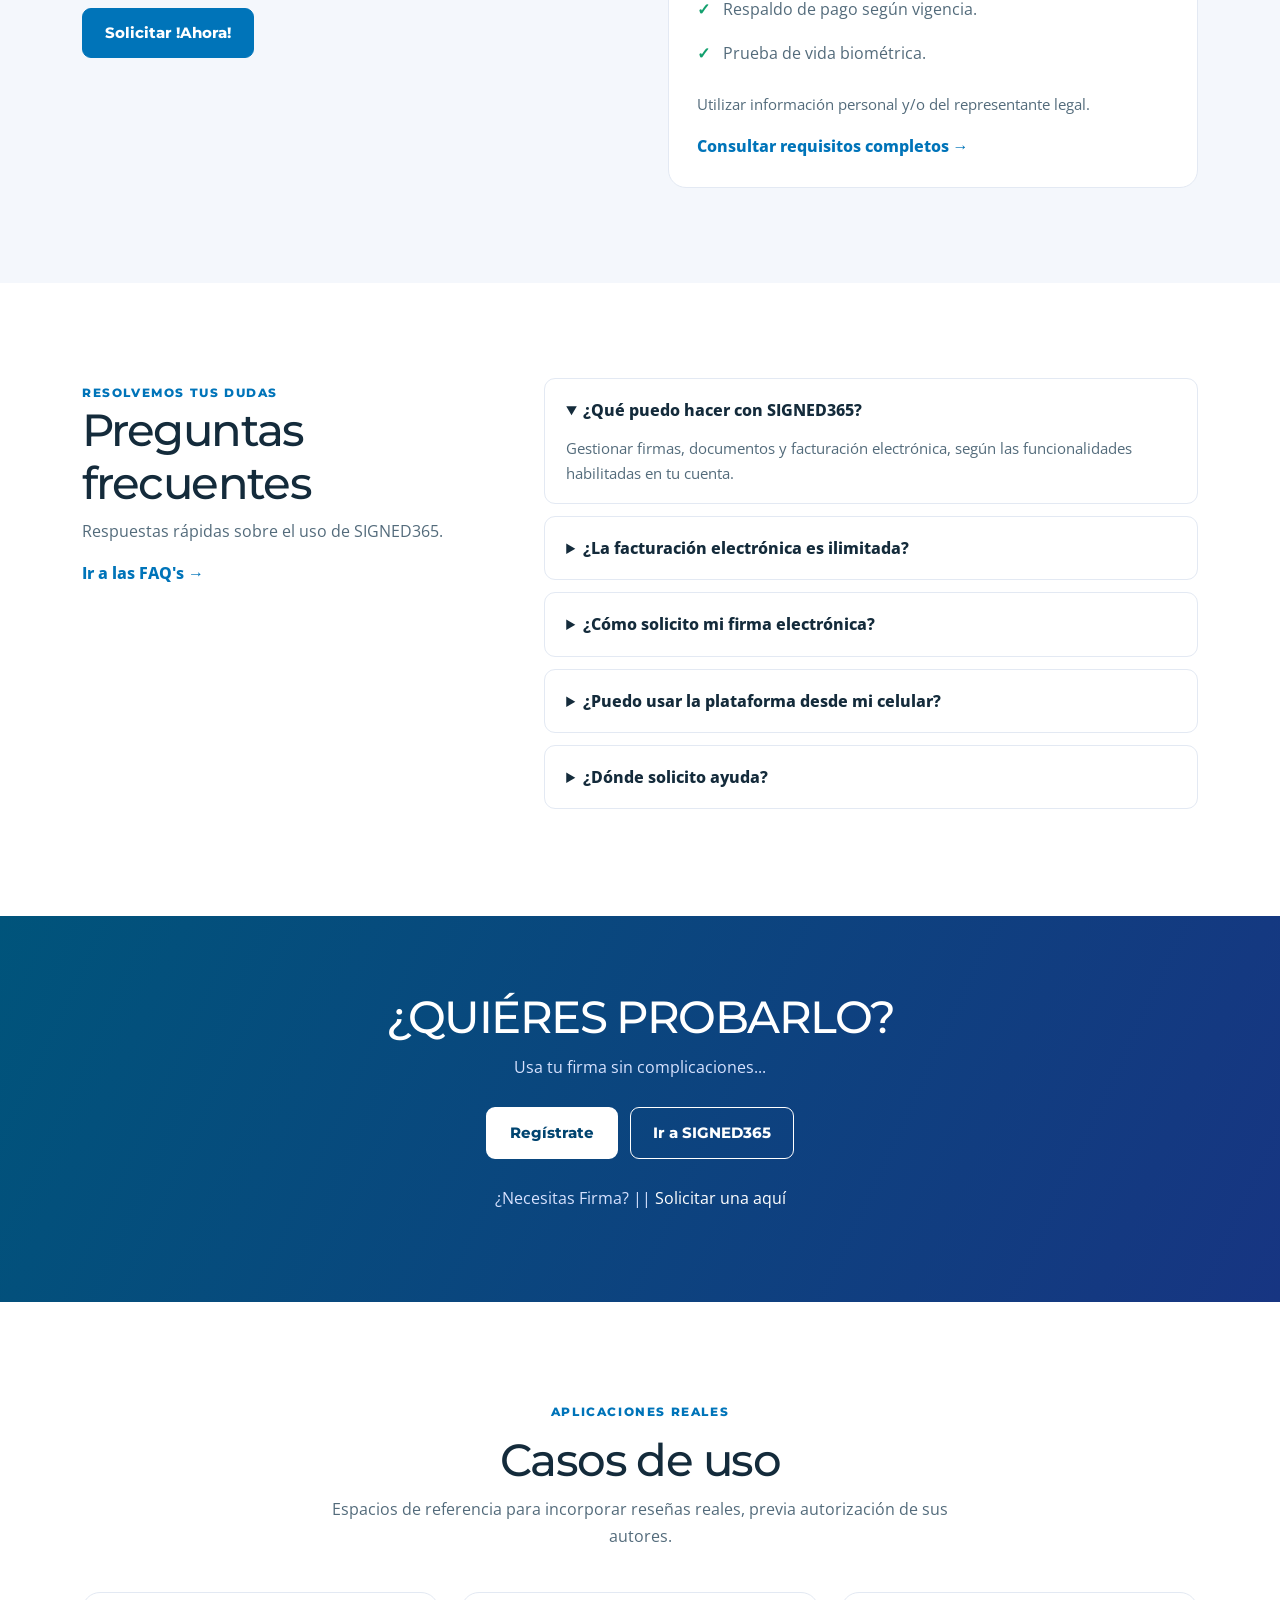
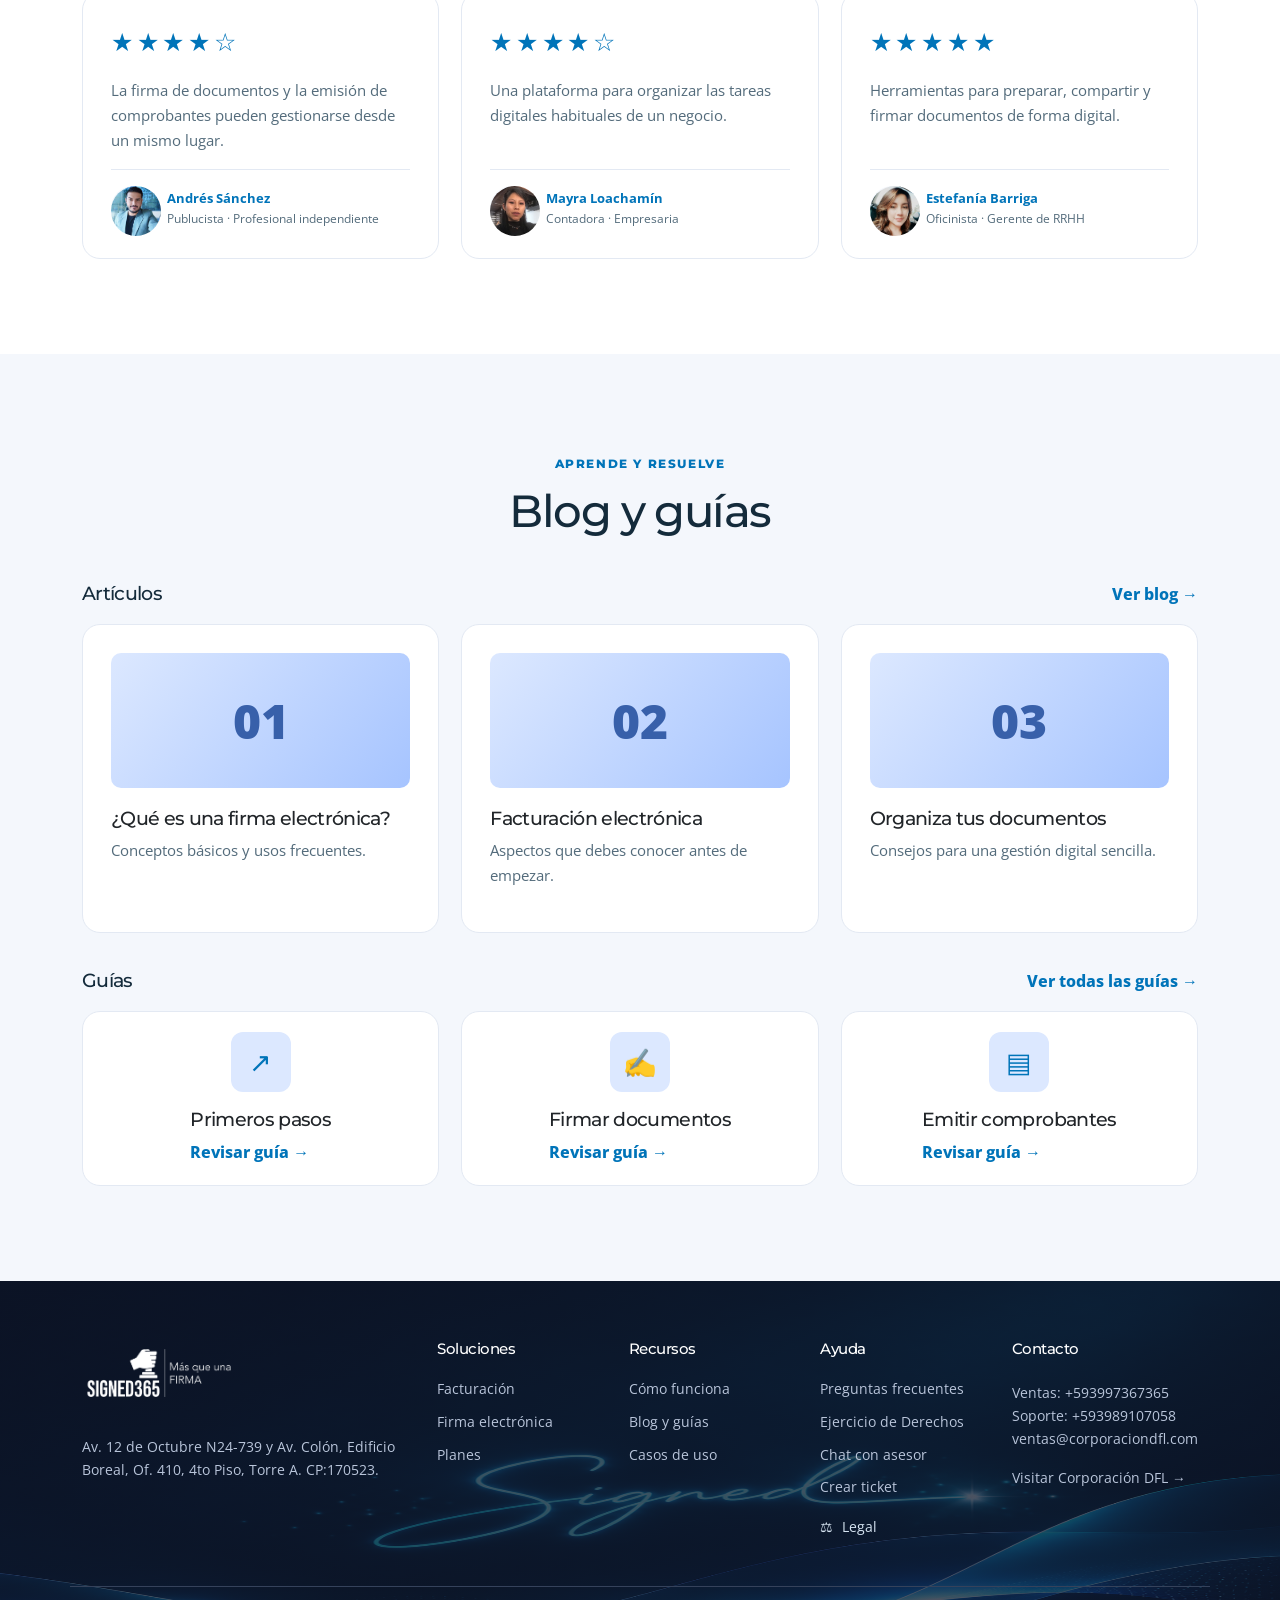
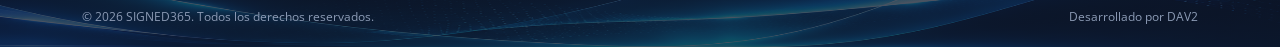
==== commit 5f0251c0: "organizado organizado" ====
--- a/index.html
+++ b/index.html
@@ -550,7 +550,7 @@
             </p>
             <div class="actions centered">
                 <a class="btn btn-white" href="https://appsigned365.corporaciondfl.com/registro" target="_blank">
-                    No tengo cuenta
+                    Regístrate
                 </a>
                 <a class="btn btn-outline-white" href="https://appsigned365.corporaciondfl.com/login" target="_blank">
                     Ir a SIGNED365
@@ -914,7 +914,7 @@
         <p>
             En el sitio web de SIGNED365 es una marca registrada de Corporación DFL Cía. Ltda. y utiliza cookies propias y de terceros para garantizar el correcto funcionamiento de la página, mejorar tu experiencia de navegación y analizar el uso de nuestros servicios.<br>
             Al seleccionar «Aceptar», autorizas el uso de cookies conforme a las finalidades descritas en nuestra Política de Cookies.<br>
-            Puedes conocer más sobre el tratamiento de tus datos y el uso de estas tecnologías en nuestra Política de Cookies y Política de Privacidad. <a style="color: aqua;" href="https://www.corporaciondfl.com/es/politicas.html#politicas" target="_blank">Ver Políticas extendidas.</a> <br>
+            Puedes conocer más sobre el tratamiento de tus datos y el uso de estas tecnologías en nuestra Política de Cookies y Política de Privacidad. <samp style="background:rgb(3, 197, 231); color: rgb(0, 0, 0);">Ver <a href="https://www.corporaciondfl.com/es/sgsi/iso27701_politica_de_cookies.pdf" target="_blank">políticas extendidas</a> </samp><br>
         </p>
     </div>
     <div class="legal-footer">
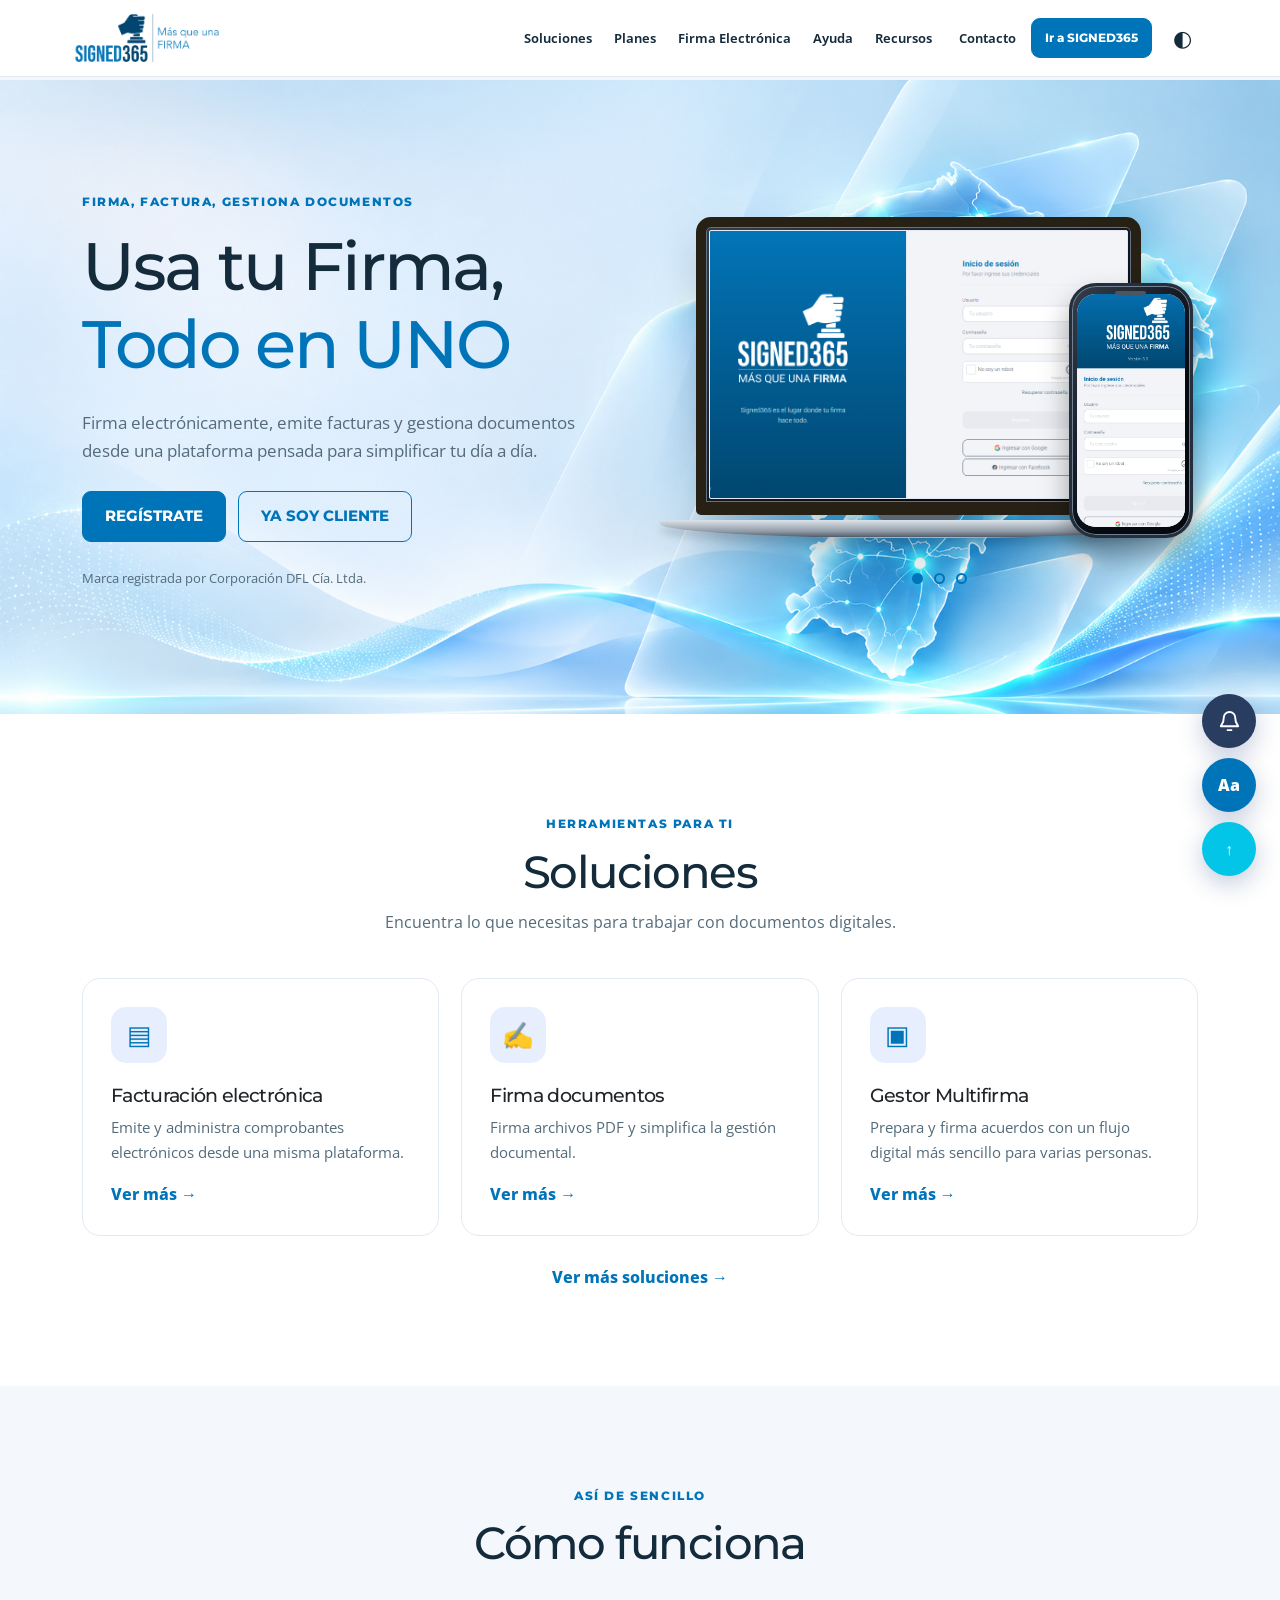
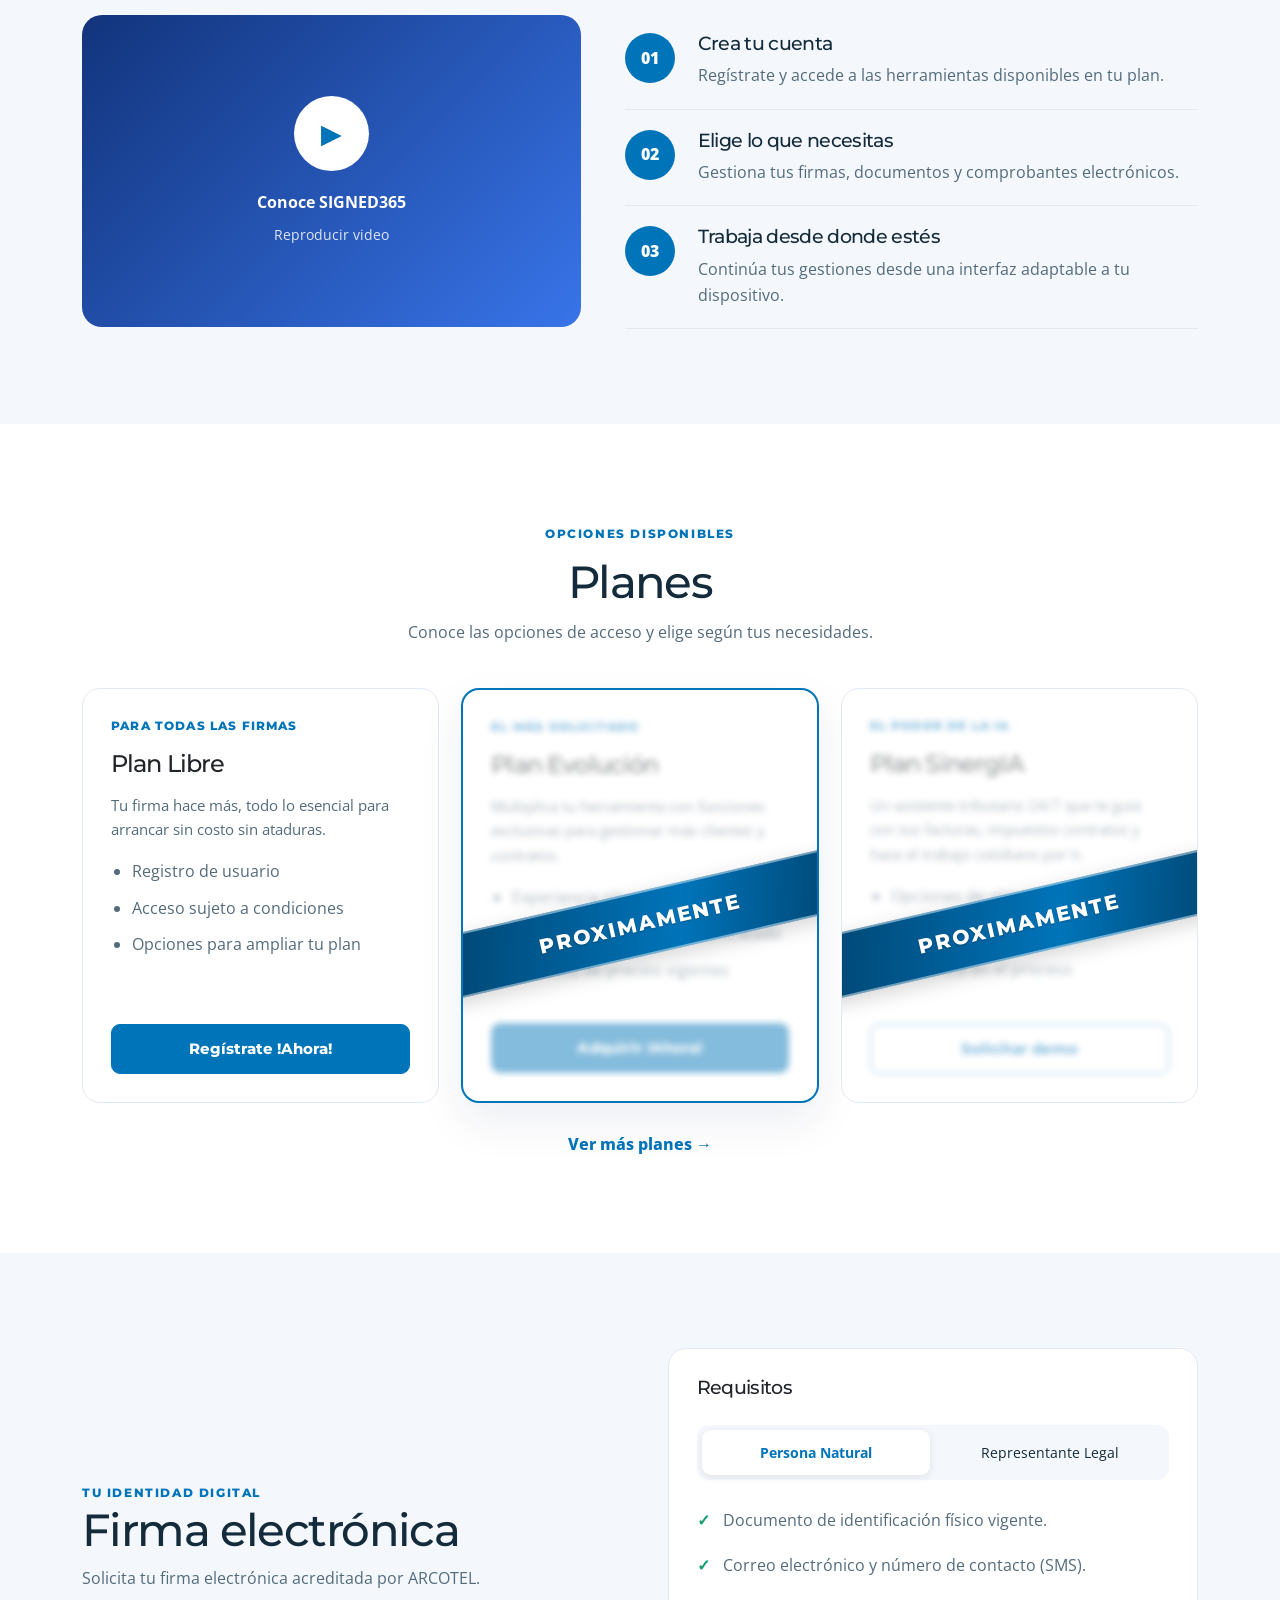
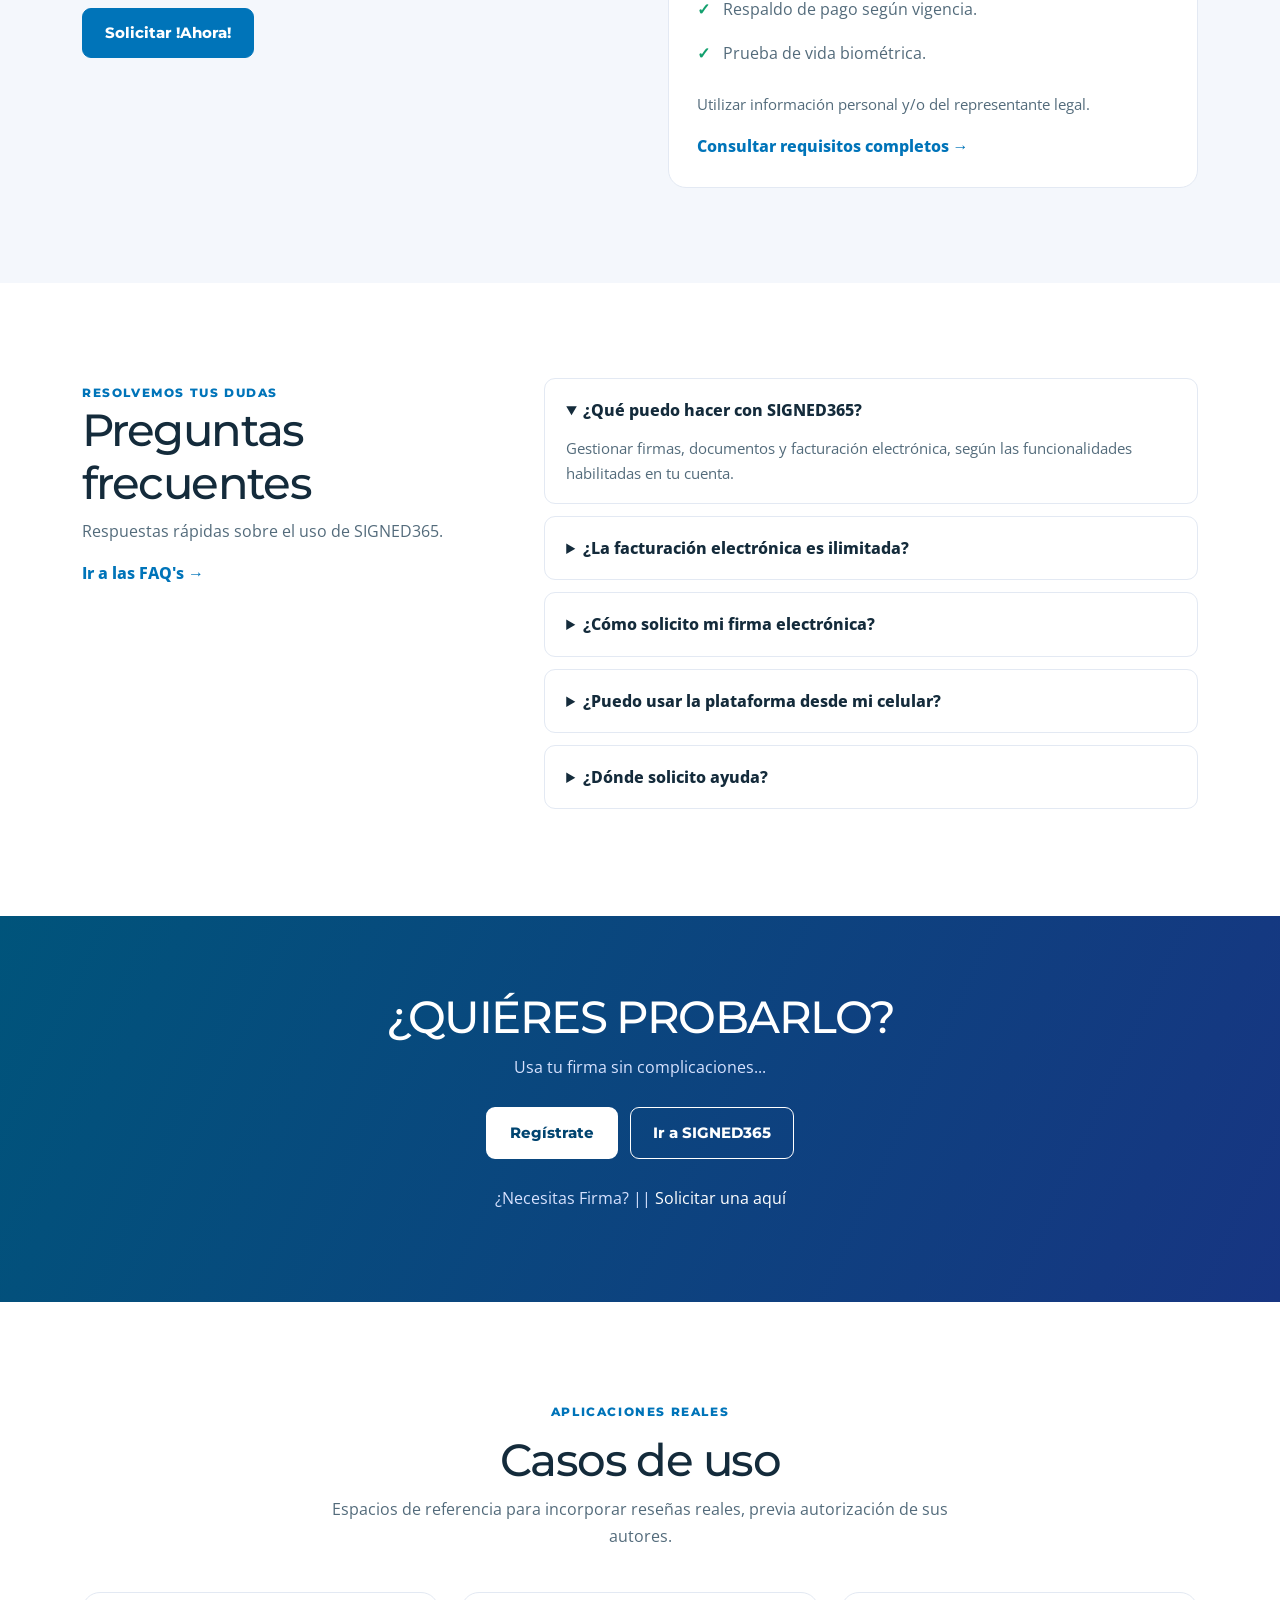
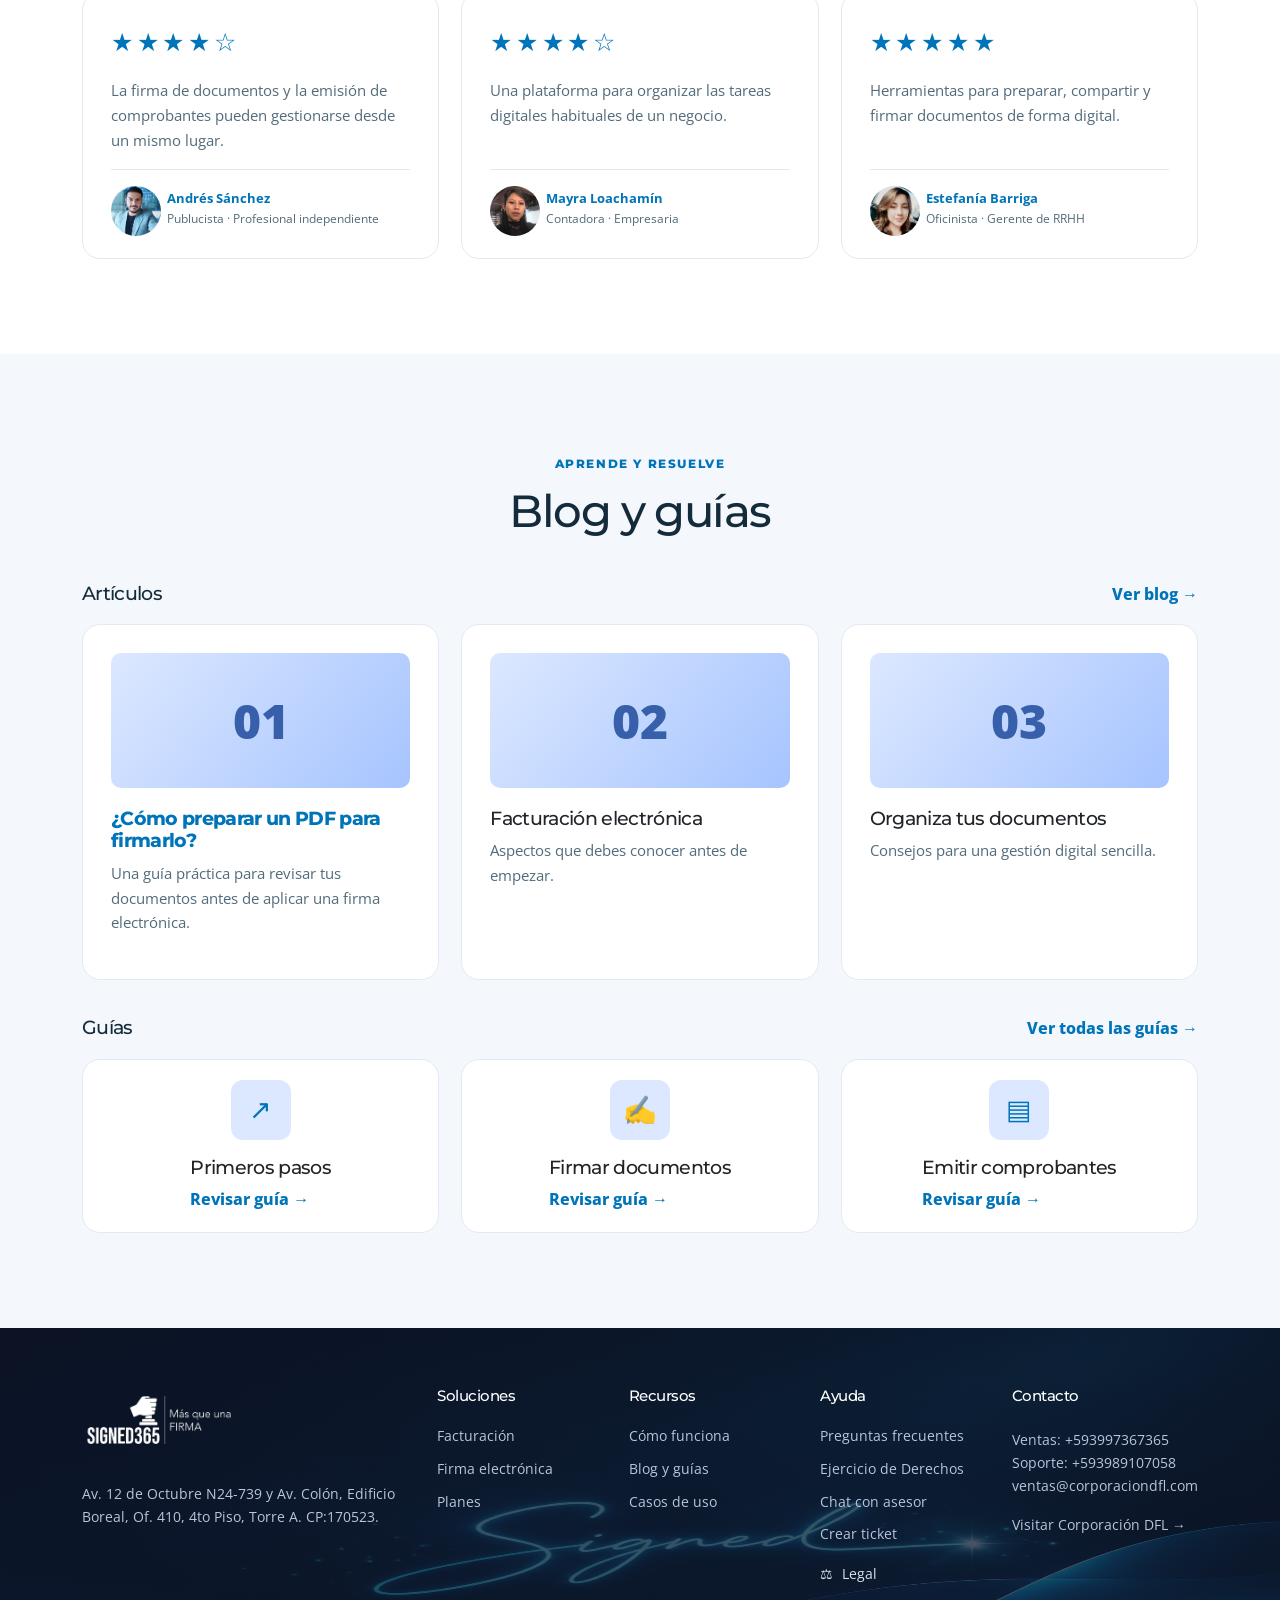
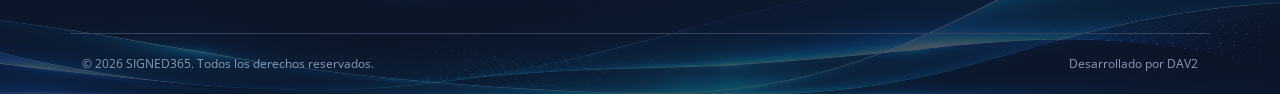
==== commit f0393b0b: "Blog y Menu Actualización de Menú e incorporación del Blog" ====
--- a/index.html
+++ b/index.html
@@ -208,12 +208,12 @@
                         ▣
                     </div>
                     <h3>
-                        Firmar contratos
+                        Gestor Multifirma
                     </h3>
                     <p>
-                        Prepara y firma acuerdos con un flujo digital más sencillo.
-                    </p>
-                    <a href="#sinlink">
+                        Prepara y firma acuerdos con un flujo digital más sencillo para varias personas.
+                    </p>
+                    <a href="pginter/firmadoc.html">
                         Ver más →
                     </a>
                 </article>
@@ -663,7 +663,7 @@
                 <h3>
                     Artículos
                 </h3>
-                <a href="#sinlink">
+                <a href="pginter/blog365.html">
                     Ver blog →
                 </a>
             </div>
@@ -673,10 +673,10 @@
                             01
                         </div>
                         <h3>
-                            ¿Qué es una firma electrónica?
+                            <a href="pginter/blog365-skudeltema.html">¿Cómo preparar un PDF para firmarlo?</a>
                         </h3>
                         <p>
-                            Conceptos básicos y usos frecuentes.
+                            Una guía práctica para revisar tus documentos antes de aplicar una firma electrónica.
                         </p>
                     </article>
                     <article class="card resource" data-reveal="">
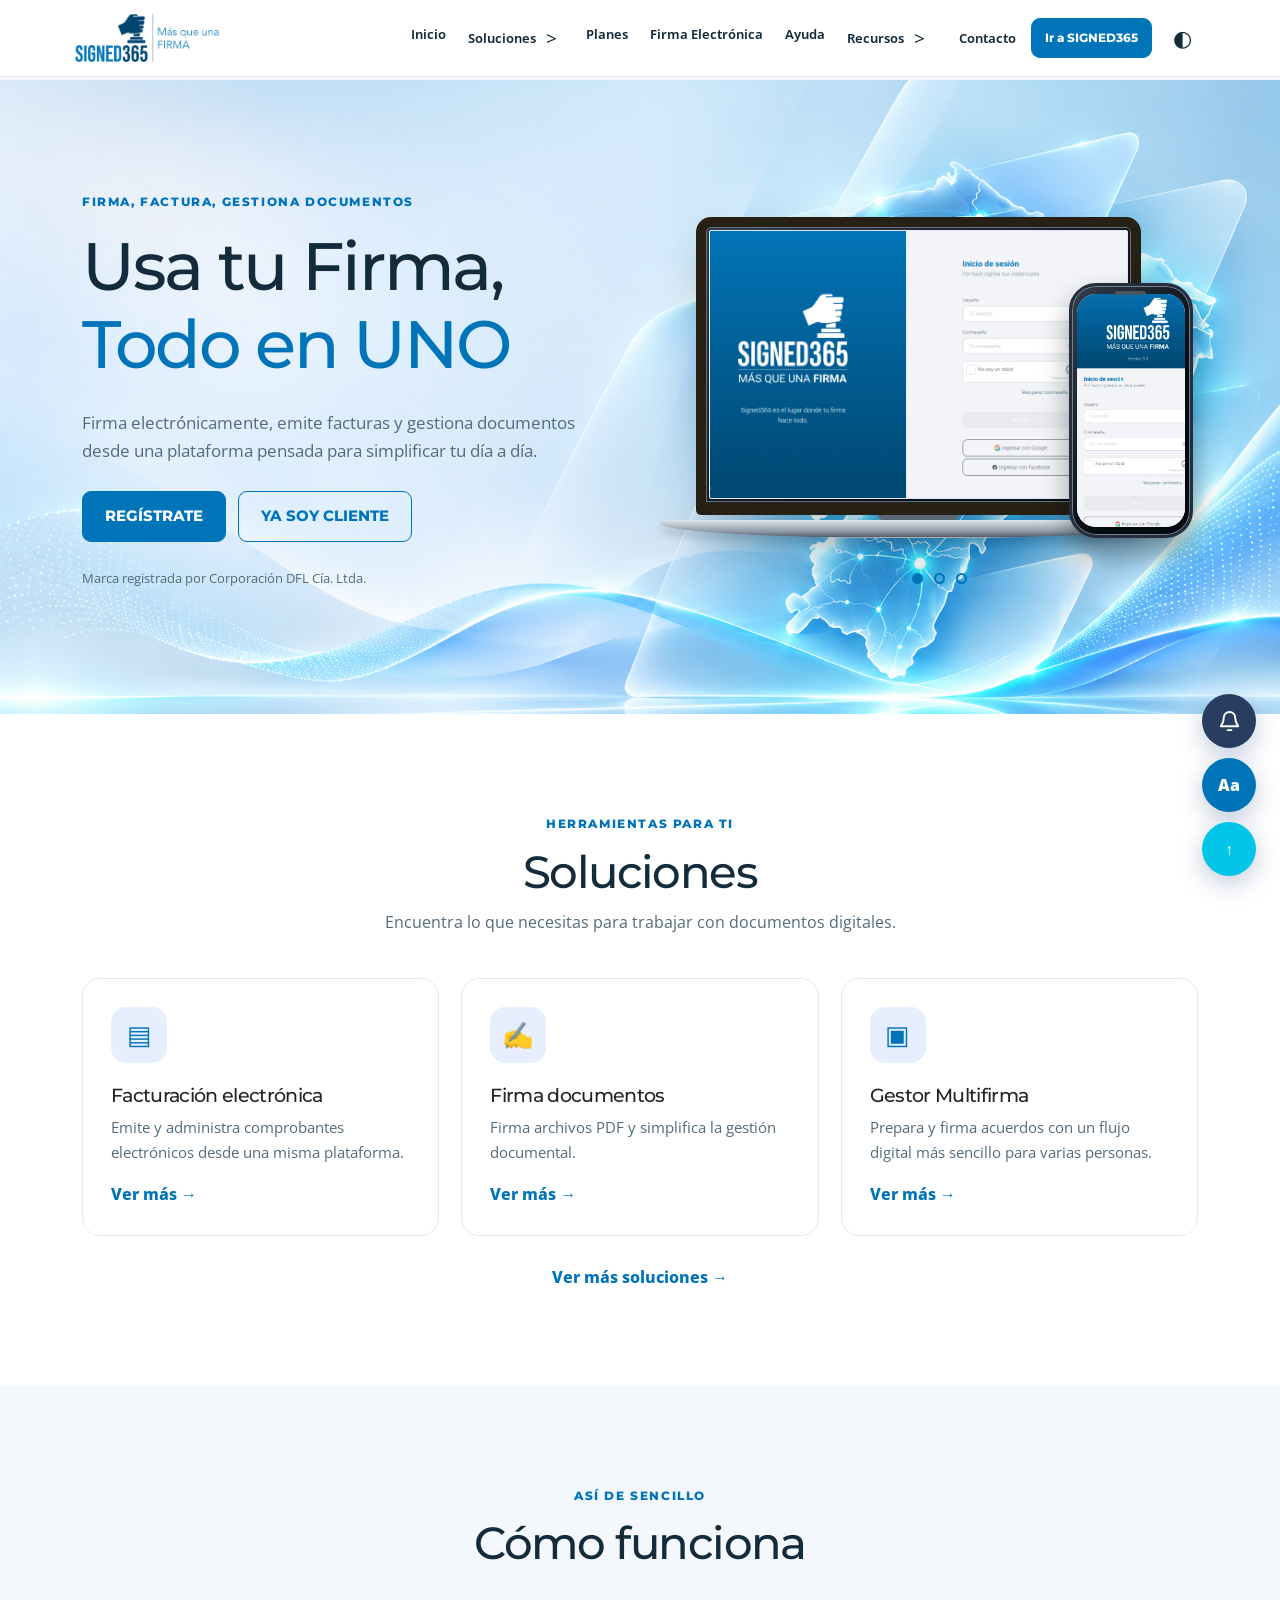
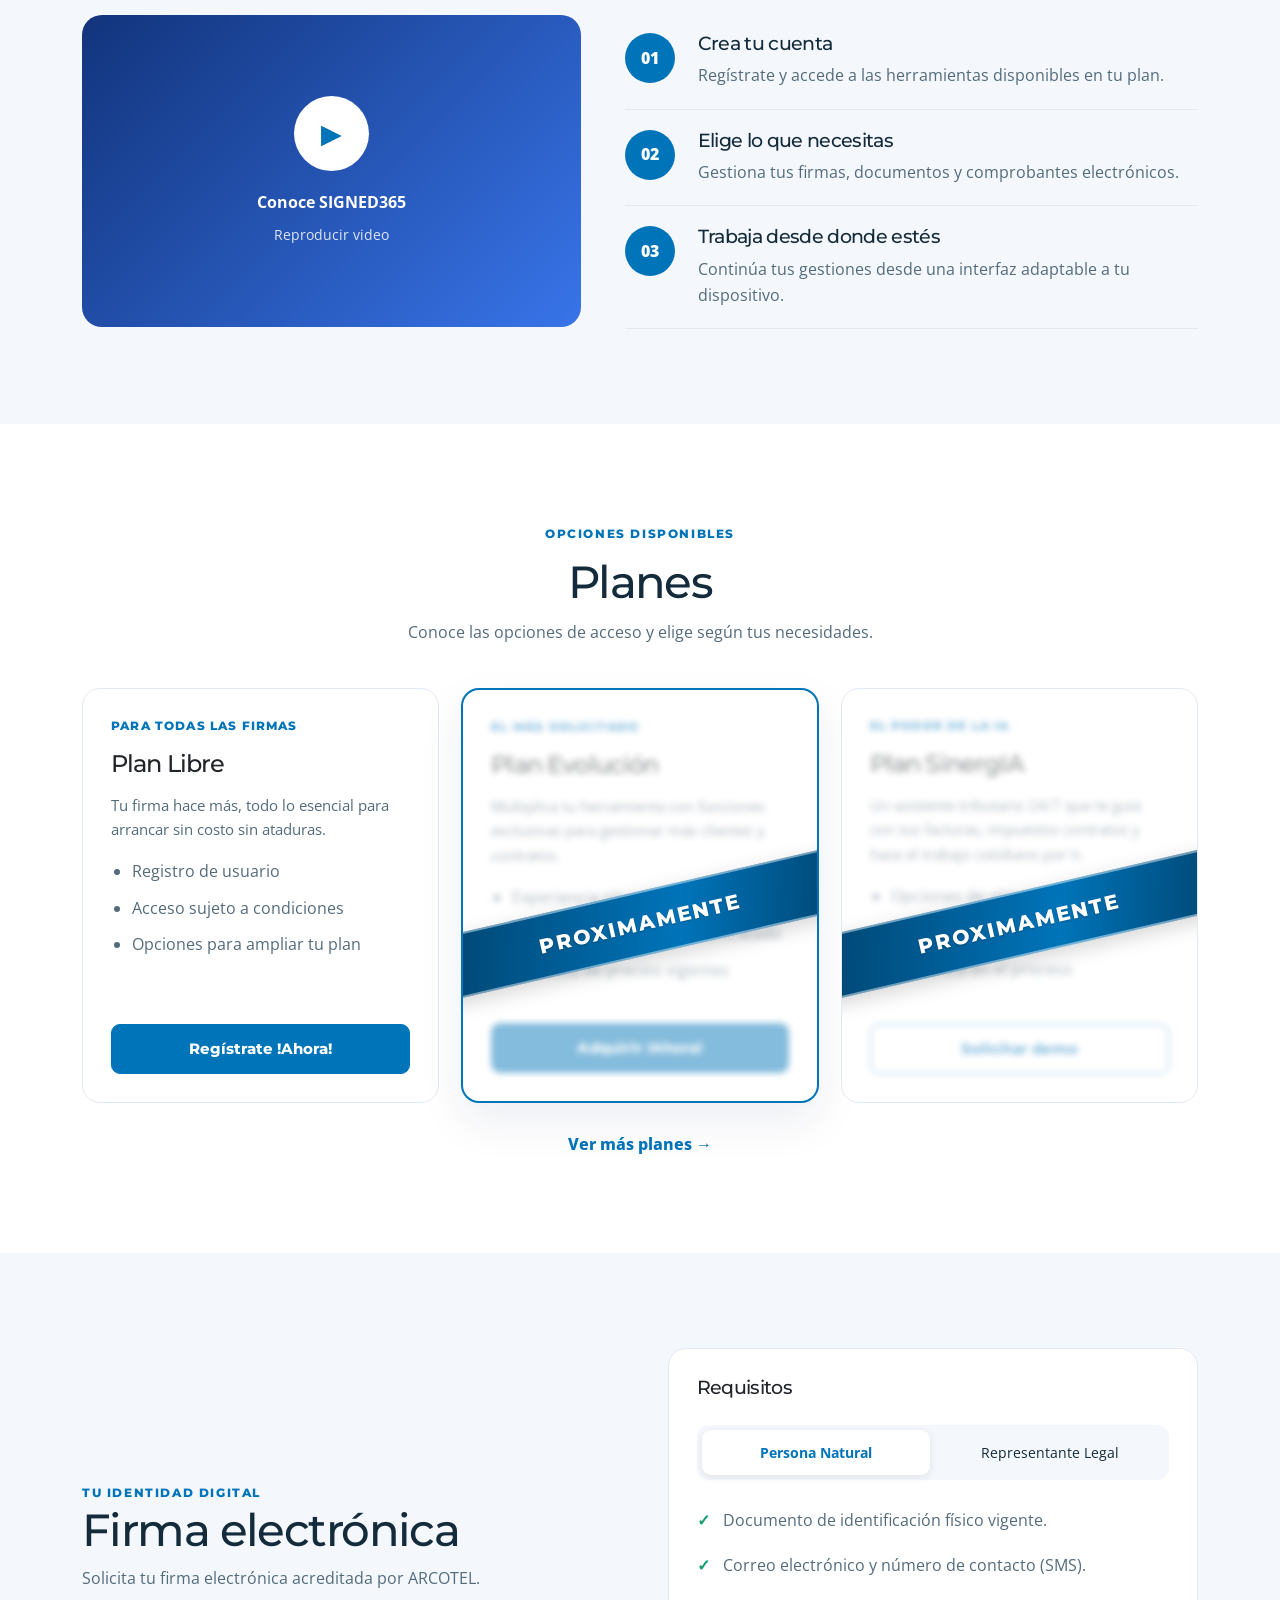
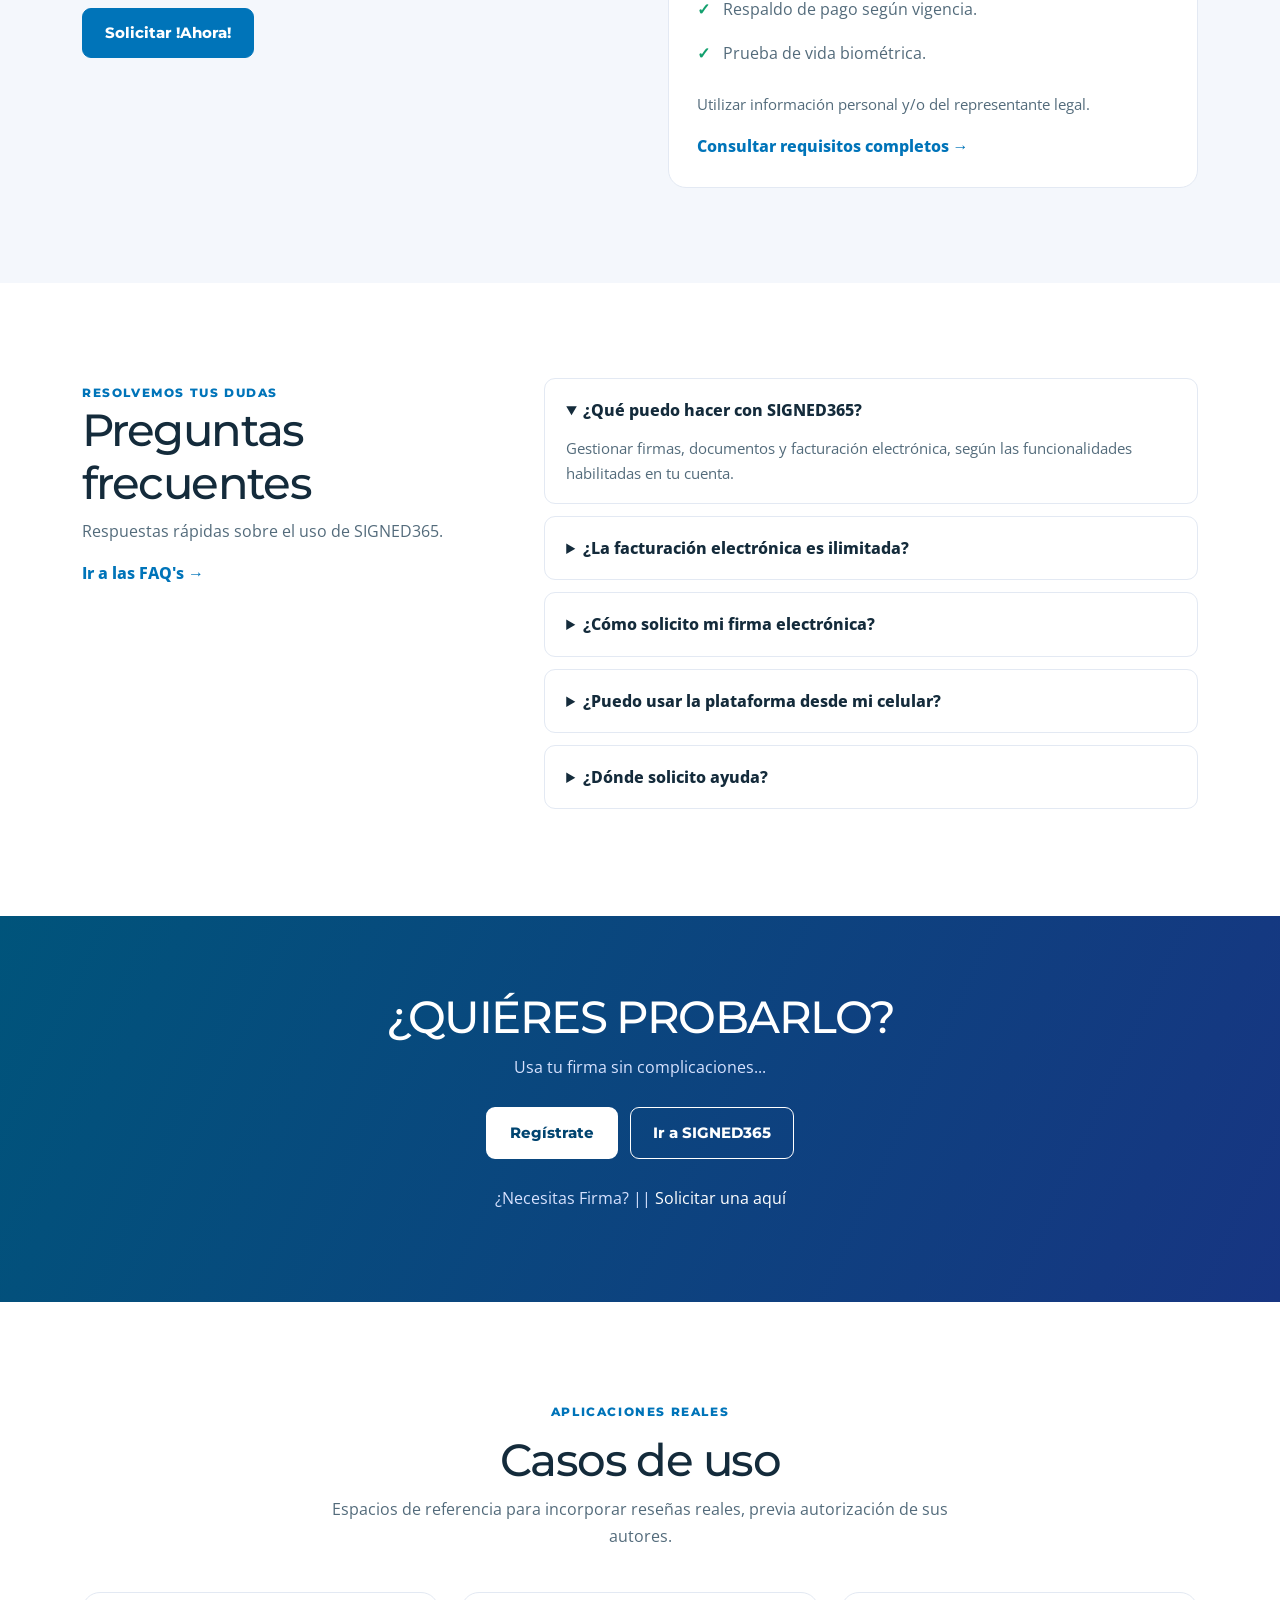
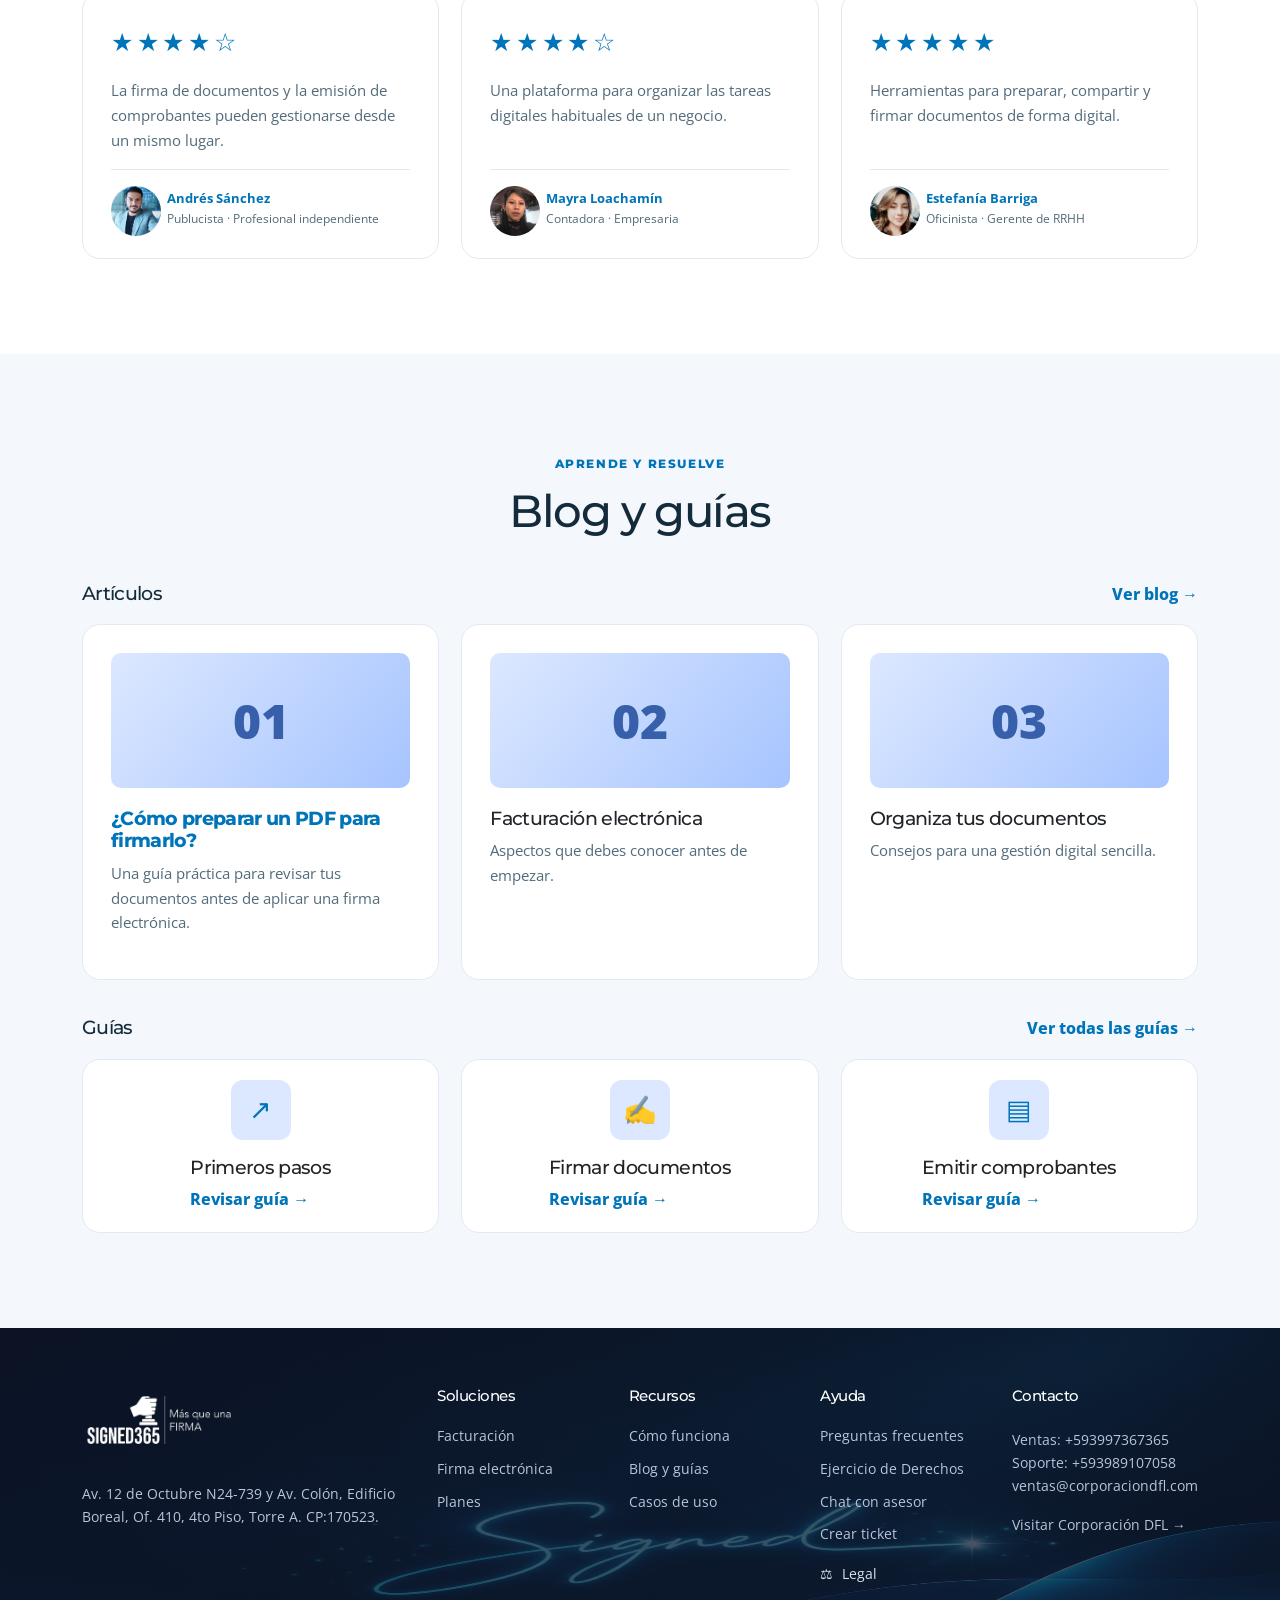
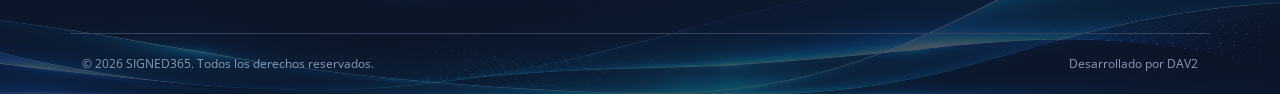
==== commit ad81208e: "PopUp yOrden PopUp Actualizado" ====
--- a/index.html
+++ b/index.html
@@ -55,47 +55,79 @@
     Ir al contenido
 </a>
 
-<!-- 01. CABECERA -->
+<!-- 01. CABECERA Y NAVEGACIÓN -->
 <header class="header" id="inicio">
-    <div class="container nav">
-        <a aria-label="SIGNED365, inicio" class="logo" href="#">
-        <picture class="brand-picture">
-        <img alt="SIGNED365 · Más que una firma" class="brand-logo logo-light" src="assets/logo-color.png"/>
-        <img alt="" aria-hidden="true" class="brand-logo logo-dark" src="assets/logo-blanco.png"/>
-        </picture>
-        </a>
-        <button aria-controls="main-nav" aria-expanded="false" aria-label="Abrir menú" class="menu-toggle">
-            ☰
-        </button>
-        <nav aria-label="Navegación principal" id="main-nav">
-            <a href="#soluciones">
-                Soluciones
-            </a>
-            <a href="#planes">
-                Planes
-            </a>
-            <a href="#firma">
-                Firma Electrónica
-            </a>
-            <a href="pginter/faq.html">
-                Ayuda
-            </a>
-            <a href="#recursos">
-                Recursos
-            </a>
-        </nav>
-        <div class="nav-actions">
-            <a href="#contacto">
-                Contacto
-            </a>
-            <a class="btn btn-primary btn-sm" href="https://appsigned365.corporaciondfl.com/login" target="_blank">
-                Ir a SIGNED365
-            </a>
-            <button aria-label="Cambiar tema" class="icon-btn" id="theme">
-                ◐
-            </button>
-        </div>
-    </div>
+       <div class="container nav">
+              <a aria-label="SIGNED365, inicio" class="logo" href="#">
+                     <picture class="brand-picture">
+                            <img alt="SIGNED365 · Más que una firma" class="brand-logo logo-light" src="assets/logo-color.png"/>
+                            <img alt="" aria-hidden="true" class="brand-logo logo-dark" src="assets/logo-blanco.png"/>
+                     </picture>
+              </a>
+              <button aria-controls="main-nav" aria-expanded="false" aria-label="Abrir menú" class="menu-toggle">
+                     ☰
+              </button>
+              <nav aria-label="Navegación principal" id="main-nav">
+                     <a href="index.html">
+                            Inicio
+                     </a>
+                     <div class="nav-dropdown">
+                            <a aria-haspopup="true" class="nav-dropdown-link">
+                                   Soluciones
+                            </a>
+                            <button aria-controls="firma-submenu" aria-expanded="false" aria-label="Soluciones SIGNED365" class="nav-dropdown-toggle" type="button">
+                                   &gt;
+                            </button>
+                            <div class="nav-submenu" id="firma-submenu">
+                                   <a href="pginter/factuelectro.html">
+                                          Facturar Electrónicamente
+                                   </a>
+                                   <a href="pginter/firmadoc.html">
+                                          Firmar de Documentos
+                                   </a>
+                                   <a href="pginter/firmadoc.html">
+                                          Multifirma
+                                   </a>
+                            </div>
+                     </div>
+                     <a href="index.html#planes">
+                            Planes
+                     </a>
+                     <a href="index.html#firma">
+                            Firma Electrónica
+                     </a>
+                     <a href="pginter/faq.html">
+                            Ayuda
+                     </a>
+                     <div class="nav-dropdown">
+                            <a aria-haspopup="true" class="nav-dropdown-link">
+                                   Recursos
+                            </a>
+                            <button aria-controls="firma-submenu" aria-expanded="false" aria-label="Soluciones SIGNED365" class="nav-dropdown-toggle" type="button">
+                                   &gt;
+                            </button>
+                            <div class="nav-submenu" id="firma-submenu">
+                                   <a href="pginter/blog365.html">
+                                          Blog
+                                   </a>
+                                   <a href="pginter/recursos.html">
+                                          Guías
+                                   </a>
+                            </div>
+                     </div>
+              </nav>
+              <div class="nav-actions">
+                     <a href="#contacto">
+                            Contacto
+                     </a>
+                     <a class="btn btn-primary btn-sm" href="https://appsigned365.corporaciondfl.com/login" target="_blank">
+                            Ir a SIGNED365
+                     </a>
+                     <button aria-label="Cambiar tema" class="icon-btn" id="theme">
+                            ◐
+                     </button>
+              </div>
+       </div>
 </header>
 
 <main id="contenido">
@@ -873,8 +905,9 @@
 </div>
 <div aria-live="polite" class="toast" id="toast" role="status"></div>
 
-<!-- ANUNCIO COMPARTIDO: actualizable desde js/announcement-shared.js -->
+<!-- ANUNCIO COMPARTIDO: actualizable desde js/announcement-shared.js y v8.css (PopUp ANUNCIO) -->
 <div id="announcement-mount"></div>
+
 <dialog aria-labelledby="legal-title" class="legal-modal" id="legal-modal">
     <div class="legal-header">
         <div>
@@ -931,13 +964,15 @@
 <script type="text/javascript">
     document.oncontextmenu = function(){return false}
 </script>
-<!-- FIN Bloqueo botón derecho -->
+<!--  FIN Bloqueo botón derecho -->
 
 <script defer="" src="js/v4.js"></script>
 <script defer="" src="js/v5-video.js"></script>
 <script defer="True" src="js/v7-shared.js"></script>
 <script defer="True" src="js/v7-links.js"></script>
 <script defer="True" src="js/v7-devices.js"></script>    
+<!-- V8-3 | Configuración central del anuncio multimedia -->
+<script defer src="js/announcement-config.js"></script>
 <script defer src="js/announcement-shared.js"></script>
 <script defer src="js/announcement.js"></script>
 
--- a/css/announcement.css
+++ b/css/announcement.css
@@ -1,26 +1,480 @@
-/* SIGNED365 | Anuncio desplegable: componente independiente */
-.announcement { position: fixed; inset: 0 0 auto; z-index: 1100; pointer-events: none; font-family: Roboto, Arial, sans-serif; }
-.announcement-shade { position: fixed; inset: 0; background: rgba(8, 25, 49, .23); opacity: 0; visibility: hidden; transition: opacity .45s ease, visibility .45s; pointer-events: none; }
-.announcement-panel { position: relative; width: min(70vw, 1020px); max-height: min(78vh, 760px); margin: 0 auto; overflow: auto; background: var(--surface, #fff); color: var(--text, #173047); border-radius: 0 0 22px 22px; box-shadow: 0 20px 65px rgba(0,20,50,.22); transform: translateY(-110%); opacity: 0; visibility: hidden; transition: transform .65s cubic-bezier(.2,.8,.2,1), opacity .4s ease, visibility .65s; pointer-events: none; }
-.announcement.is-open .announcement-panel { transform: translateY(0); opacity: 1; visibility: visible; pointer-events: auto; }
-.announcement.is-open .announcement-shade { opacity: 1; visibility: visible; }
-.announcement-heading { display: flex; align-items: center; justify-content: space-between; gap: 20px; padding: 20px 26px 14px; }
-.announcement-heading h2 { font-size: clamp(20px, 2.3vw, 28px); margin: 4px 0 0; font-weight: 700; }
-.announcement-kicker { color: #0086be; font-size: 11px; letter-spacing: .11em; font-weight: 800; }
-.announcement-close { display: grid; place-items: center; flex: none; width: 40px; height: 40px; border: 1px solid #cad7df; border-radius: 50%; background: transparent; color: inherit; font-size: 29px; line-height: 1; cursor: pointer; }
-.announcement-close:hover, .announcement-close:focus-visible { background: #e6f5fd; color: #00547b; }
-.announcement-content { padding: 0 26px 22px; }
-.announcement-image { display: block; width: 100%; height: auto; max-height: 52vh; object-fit: contain; border-radius: 14px; }
-.announcement-note { margin: 12px 0 0; font-size: 13px; opacity: .75; }
-.announcement-tab { position: absolute; top: 0; left: 50%; transform: translateX(-50%); display: flex; align-items: center; gap: 9px; padding: 11px 24px; background: #00547b; color: #fff; border: 0; border-radius: 0 0 12px 12px; box-shadow: 0 6px 18px #001d3033; font-size: 12px; font-weight: 800; letter-spacing: .07em; cursor: pointer; pointer-events: auto; transition: background .2s; }
-.announcement-tab:hover, .announcement-tab:focus-visible { background: #0086be; }
-.announcement.is-open .announcement-tab { opacity: 0; visibility: hidden; pointer-events: none; }
-.announcement-close:focus-visible, .announcement-tab:focus-visible { outline: 3px solid #64c8ff; outline-offset: 3px; }
-@media (max-width: 767px) { .announcement-panel { width: calc(100vw - 24px); max-height: 82dvh; } .announcement-heading { padding: 16px 16px 12px; } .announcement-content { padding: 0 16px 18px; } .announcement-image { max-height: 54dvh; } .announcement-tab { padding: 10px 18px; } }
-@media (prefers-reduced-motion: reduce) { .announcement-panel, .announcement-shade { transition-duration: .01ms; } }
-
-/* V3: campana de anuncios; ubicación independiente del menú superior. */
-.announcement-bell { display: grid; place-items: center; }
-.announcement .announcement-panel { z-index: 1; }
-body:has(.announcement.is-open) .floating .announcement-bell { opacity: 0; visibility: hidden; pointer-events: none; }
-body:not(:has(.announcement.is-open)) .floating .announcement-bell { opacity: 1; visibility: visible; }
+/* ============================================================
+   SIGNED365 | ANNOUNCEMENT
+   Anuncio desplegable: componente independiente
+   ============================================================ */
+
+
+/* ============================================================
+   01. CONTENEDOR PRINCIPAL DEL ANUNCIO
+   ============================================================ */
+
+.announcement {
+    position: fixed;
+    inset: 0 0 auto;
+    z-index: 1100;
+    pointer-events: none;
+    font-family: Roboto, Arial, sans-serif;
+}
+
+
+/* ============================================================
+   02. CAPA OSCURA DETRÁS DEL ANUNCIO
+   ============================================================ */
+
+.announcement-shade {
+    position: fixed;
+    inset: 0;
+    background: rgba(8, 25, 49, .23);
+    opacity: 0;
+    visibility: hidden;
+    transition:
+        opacity .45s ease,
+        visibility .45s;
+    pointer-events: none;
+}
+
+
+/* ============================================================
+   03. PANEL PRINCIPAL DEL ANUNCIO
+   ============================================================ */
+
+.announcement-panel {
+    position: relative;
+
+    /* Dimensiones y ubicación */
+    width: min(70vw, 1020px);
+    max-height: min(78vh, 760px);
+    margin: 0 auto;
+    overflow: auto;
+
+    /* Colores y apariencia */
+    background: var(--surface, #fff);
+    color: var(--text, #173047);
+    border-radius: 0 0 22px 22px;
+    box-shadow: 0 20px 65px rgba(0, 20, 50, .22);
+
+    /* Estado inicial */
+    transform: translateY(-110%);
+    opacity: 0;
+    visibility: hidden;
+
+    /* Animación de apertura y cierre */
+    transition:
+        transform .65s cubic-bezier(.2, .8, .2, 1),
+        opacity .4s ease,
+        visibility .65s;
+
+    pointer-events: none;
+}
+
+
+/* ============================================================
+   04. ESTADO ABIERTO DEL ANUNCIO
+   ============================================================ */
+
+.announcement.is-open .announcement-panel {
+    transform: translateY(0);
+    opacity: 1;
+    visibility: visible;
+    pointer-events: auto;
+}
+
+.announcement.is-open .announcement-shade {
+    opacity: 1;
+    visibility: visible;
+}
+
+
+/* ============================================================
+   05. CABECERA DEL ANUNCIO
+   ============================================================ */
+
+.announcement-heading {
+    display: flex;
+    align-items: center;
+    justify-content: space-between;
+    gap: 20px;
+    padding: 20px 26px 14px;
+}
+
+
+/* Título principal */
+
+.announcement-heading h2 {
+    font-size: clamp(20px, 2.3vw, 28px);
+    margin: 4px 0 0;
+    font-weight: 700;
+}
+
+
+/* Texto superior o etiqueta informativa */
+
+.announcement-kicker {
+    color: #0086be;
+    font-size: 11px;
+    letter-spacing: .11em;
+    font-weight: 800;
+}
+
+
+/* ============================================================
+   06. BOTÓN DE CIERRE (X)
+   ============================================================ */
+
+.announcement-close {
+    display: grid;
+    place-items: center;
+    flex: none;
+
+    /* Dimensiones */
+    width: 40px;
+    height: 40px;
+
+    /* Apariencia */
+    border: 1px solid #cad7df;
+    border-radius: 50%;
+    background: transparent;
+    color: inherit;
+
+    /* Tipografía */
+    font-size: 29px;
+    line-height: 1;
+
+    cursor: pointer;
+}
+
+
+/* Estado hover y enfoque */
+
+.announcement-close:hover,
+.announcement-close:focus-visible {
+    background: #e6f5fd;
+    color: #00547b;
+}
+
+
+/* ============================================================
+   07. CONTENIDO DEL ANUNCIO
+   ============================================================ */
+
+.announcement-content {
+    padding: 0 26px 22px;
+}
+
+
+/* ============================================================
+   08. IMAGEN PRINCIPAL DEL ANUNCIO
+   ============================================================ */
+
+.announcement-image {
+    display: block;
+
+    /* Dimensiones de la imagen */
+    width: 100%;
+    height: auto;
+    max-height: 52vh;
+
+    /* Ajuste y apariencia */
+    object-fit: contain;
+    border-radius: 14px;
+}
+
+
+/* ============================================================
+   09. NOTA INFORMATIVA INFERIOR
+   ============================================================ */
+
+.announcement-note {
+    margin: 12px 0 0;
+    font-size: 13px;
+    opacity: .75;
+}
+
+
+/* ============================================================
+   10. PESTAÑA SUPERIOR DEL ANUNCIO
+   ============================================================ */
+
+.announcement-tab {
+
+    /* Ubicación */
+    position: absolute;
+    top: 0;
+    left: 50%;
+    transform: translateX(-50%);
+
+    /* Distribución del contenido */
+    display: flex;
+    align-items: center;
+    gap: 9px;
+    padding: 11px 24px;
+
+    /* Colores y apariencia */
+    background: #00547b;
+    color: #fff;
+    border: 0;
+    border-radius: 0 0 12px 12px;
+    box-shadow: 0 6px 18px #001d3033;
+
+    /* Tipografía */
+    font-size: 12px;
+    font-weight: 800;
+    letter-spacing: .07em;
+
+    /* Interacción */
+    cursor: pointer;
+    pointer-events: auto;
+    transition: background .2s;
+}
+
+
+/* Estado hover y enfoque de la pestaña */
+
+.announcement-tab:hover,
+.announcement-tab:focus-visible {
+    background: #0086be;
+}
+
+
+/* Ocultar pestaña cuando el anuncio está abierto */
+
+.announcement.is-open .announcement-tab {
+    opacity: 0;
+    visibility: hidden;
+    pointer-events: none;
+}
+
+
+/* ============================================================
+   11. ACCESIBILIDAD Y NAVEGACIÓN POR TECLADO
+   ============================================================ */
+
+.announcement-close:focus-visible,
+.announcement-tab:focus-visible {
+    outline: 3px solid #64c8ff;
+    outline-offset: 3px;
+}
+
+
+/* ============================================================
+   12. DISEÑO RESPONSIVE | DISPOSITIVOS MÓVILES
+   Pantallas de hasta 767px
+   ============================================================ */
+
+@media (max-width: 767px) {
+
+    /* Panel principal */
+
+    .announcement-panel {
+        width: calc(100vw - 24px);
+        max-height: 82dvh;
+    }
+
+
+    /* Cabecera */
+
+    .announcement-heading {
+        padding: 16px 16px 12px;
+    }
+
+
+    /* Contenido */
+
+    .announcement-content {
+        padding: 0 16px 18px;
+    }
+
+
+    /* Imagen principal */
+
+    .announcement-image {
+        max-height: 54dvh;
+    }
+
+
+    /* Pestaña superior */
+
+    .announcement-tab {
+        padding: 10px 18px;
+    }
+
+}
+
+
+/* ============================================================
+   13. ACCESIBILIDAD | REDUCCIÓN DE ANIMACIONES
+   ============================================================ */
+
+@media (prefers-reduced-motion: reduce) {
+
+    .announcement-panel,
+    .announcement-shade {
+        transition-duration: .01ms;
+    }
+
+}
+
+
+/* ============================================================
+   14. V3 | CAMPANA FLOTANTE DE ANUNCIOS
+   Ubicación independiente del menú superior
+   ============================================================ */
+
+.announcement-bell {
+    display: grid;
+    place-items: center;
+}
+
+
+/* Prioridad visual del panel */
+
+.announcement .announcement-panel {
+    z-index: 1;
+}
+
+
+/* Ocultar campana cuando el anuncio está abierto */
+
+body:has(.announcement.is-open) .floating .announcement-bell {
+    opacity: 0;
+    visibility: hidden;
+    pointer-events: none;
+}
+
+
+/* Mostrar campana cuando el anuncio está cerrado */
+
+body:not(:has(.announcement.is-open)) .floating .announcement-bell {
+    opacity: 1;
+    visibility: visible;
+}
+
+
+/* ============================================================
+   FIN DEL ARCHIVO | ANNOUNCEMENT.CSS
+   SIGNED365
+   ============================================================ */
+
+/* ============================================================
+   15. V8-3 | CONTENIDO MULTIMEDIA DEL ANUNCIO
+   ============================================================ */
+.announcement-bell[hidden] {
+    display: none !important;
+}
+
+/* 15.1. Reproductor adaptable */
+.announcement .announcement-media {
+    width: min(100%, 110dvh);
+    aspect-ratio: 16 / 9;
+    margin: 0 auto;
+    overflow: hidden;
+    border-radius: 10px;
+    background: #000;
+}
+
+.announcement-media iframe,
+.announcement-media video {
+    display: block;
+    width: 100%;
+    height: 100%;
+    border: 0;
+    object-fit: contain;
+}
+
+/* 15.2. Controles y portada */
+.announcement-media-button {
+    padding: 10px 16px;
+    border: 1px solid #0074b9;
+    border-radius: 9px;
+    background: #004470;
+    color: #fff;
+    cursor: pointer;
+    font: inherit;
+}
+
+/* 15.2.1. Portada independiente del botón */
+.announcement .announcement-cover {
+    display: grid;
+    gap: 12px;
+    width: 100%;
+    padding: 0;
+    background: transparent;
+}
+
+/* 15.2.2. Botón de reproducción | Ambos temas */
+.announcement .announcement-play {
+    display: flex;
+    align-items: center;
+    justify-content: center;
+    gap: 9px;
+    width: 100%;
+    min-height: 44px;
+    padding: 12px 16px;
+    border: 1px solid #0074b9;
+    border-radius: 9px;
+    background: #0074b9;
+    color: #fff;
+    font-weight: 600;
+    cursor: pointer;
+}
+
+.announcement .announcement-play:hover,
+.announcement .announcement-play:focus-visible {
+    background: #004470;
+    color: #fff;
+}
+
+.announcement-play-icon {
+    font-size: .9em;
+}
+
+/* 15.2.3. Nota inferior con hipervínculo opcional */
+.announcement .announcement-note a {
+    color: var(--blue, #0074b9);
+    text-decoration: underline;
+}
+
+:root.dark .announcement .announcement-note a {
+    color: #79d5ff;
+}
+
+.announcement .announcement-note[hidden] {
+    display: none;
+}
+
+.announcement-media-button:focus-visible {
+    outline: 3px solid #64c8ff;
+    outline-offset: 3px;
+}
+
+/* 15.3. Acciones y mensajes */
+.announcement-actions {
+    display: flex;
+    flex-wrap: wrap;
+    justify-content: center;
+    align-items: center;
+    gap: 10px;
+}
+
+.announcement-status {
+    margin: 10px 0;
+    text-align: center;
+    color: inherit;
+}
+
+.announcement-status:empty,
+.announcement-actions:empty {
+    display: none;
+}
+
+/* 16. V8-3 | AJUSTES MÓVILES */
+@media (max-width: 600px) {
+    .announcement .announcement-media {
+        width: 100%;
+    }
+    .announcement-actions {
+        gap: 8px;
+    }
+}
+
+/* FIN | SIGNED365 V8-3 */
--- a/css/v5.css
+++ b/css/v5.css
@@ -1,20 +1,327 @@
-/* SIGNED365 · EVOLUTION V5 | Navegación de segundo nivel */
-.nav-dropdown { position: relative; display: flex; align-items: center; gap: 3px; }
-.nav-dropdown-link { white-space: nowrap; }
-.nav-dropdown-toggle { display: inline-flex; align-items: center; justify-content: center; width: 25px; height: 30px; border: 0; background: transparent; color: var(--ink); font-size: 1.2rem; border-radius: 6px; }
-.nav-dropdown-toggle:hover, .nav-dropdown-toggle:focus-visible { color: var(--blue); background: var(--soft); }
-.nav-submenu { position: absolute; top: calc(100% + 12px); left: 0; min-width: 210px; display: none; flex-direction: column; padding: 8px; border: 1px solid var(--line); border-radius: 12px; background: var(--card); box-shadow: var(--shadow); z-index: 40; }
-.nav-submenu::before { content: ''; position: absolute; height: 14px; top: -14px; left: 0; right: 0; }
-.nav-submenu a { display: block; padding: 10px 13px; border-radius: 7px; font-family: var(--font-body); font-size: .84rem; font-weight: 600; color: var(--ink); }
-.nav-submenu a:hover, .nav-submenu a:focus-visible { background: var(--soft); color: var(--blue); }
-.nav-dropdown:hover .nav-submenu, .nav-dropdown:focus-within .nav-submenu, .nav-dropdown.is-expanded .nav-submenu { display: flex; }
-.nav-dropdown-toggle:focus-visible, .nav-submenu a:focus-visible { outline: 2px solid var(--blue); outline-offset: 2px; }
+/* ============================================================
+   SIGNED365 | EVOLUTION V5
+   Navegación de segundo nivel
+   Menús desplegables y adaptación responsive
+   Compatible con temas claro y oscuro
+   ============================================================ */
+
+
+/* ============================================================
+   01. CONTENEDOR PRINCIPAL DEL MENÚ DESPLEGABLE
+   Distribución del enlace principal y botón de expansión
+   ============================================================ */
+
+
+/* 01.1. Contenedor del menú desplegable */
+
+.nav-dropdown {
+
+    /* Posicionamiento */
+    position: relative;
+
+    /* Distribución y alineación */
+    display: flex;
+    align-items: center;
+    gap: 3px;
+
+}
+
+
+/* 01.2. Enlace principal del menú
+   Evita que el texto se divida en varias líneas.
+*/
+
+.nav-dropdown-link {
+    white-space: nowrap;
+}
+
+
+/* ============================================================
+   02. BOTÓN DE EXPANSIÓN DEL SUBMENÚ
+   Control visual para desplegar las opciones de segundo nivel
+   ============================================================ */
+
+
+/* 02.1. Apariencia general del botón */
+
+.nav-dropdown-toggle {
+
+    /* Distribución y alineación */
+    display: inline-flex;
+    align-items: center;
+    justify-content: center;
+
+    /* Dimensiones */
+    width: 25px;
+    height: 30px;
+
+    /* Colores y apariencia */
+    border: 0;
+    background: transparent;
+    color: var(--ink);
+
+    /* Tamaño del icono */
+    font-size: 1.2rem;
+
+    /* Bordes redondeados */
+    border-radius: 6px;
+
+}
+
+
+/* 02.2. Estado hover y enfoque mediante teclado */
+
+.nav-dropdown-toggle:hover,
+.nav-dropdown-toggle:focus-visible {
+    color: var(--blue);
+    background: var(--soft);
+}
+
+
+/* ============================================================
+   03. CONTENEDOR DEL SUBMENÚ DESPLEGABLE
+   Ubicación, dimensiones y apariencia de las opciones
+   ============================================================ */
+
+
+/* 03.1. Configuración general del submenú */
+
+.nav-submenu {
+
+    /* Posicionamiento */
+    position: absolute;
+    top: calc(100% + 12px);
+    left: 0;
+
+    /* Dimensiones */
+    min-width: 210px;
+
+    /* Estado inicial y distribución */
+    display: none;
+    flex-direction: column;
+
+    /* Espaciado interno */
+    padding: 8px;
+
+    /* Bordes y apariencia */
+    border: 1px solid var(--line);
+    border-radius: 12px;
+    background: var(--card);
+
+    /* Sombra exterior */
+    box-shadow: var(--shadow);
+
+    /* Prioridad visual */
+    z-index: 40;
+
+}
+
+
+/* 03.2. Puente invisible entre el menú y el submenú
+   Permite desplazar el cursor hacia las opciones sin que
+   el submenú se cierre al atravesar el espacio intermedio.
+*/
+
+.nav-submenu::before {
+
+    content: '';
+
+    /* Posicionamiento */
+    position: absolute;
+    height: 14px;
+    top: -14px;
+    left: 0;
+    right: 0;
+
+}
+
+
+/* ============================================================
+   04. ENLACES DEL SUBMENÚ
+   Apariencia de las opciones de navegación de segundo nivel
+   ============================================================ */
+
+
+/* 04.1. Estilo general de los enlaces */
+
+.nav-submenu a {
+
+    /* Distribución */
+    display: block;
+
+    /* Espaciado interno */
+    padding: 10px 13px;
+
+    /* Bordes redondeados */
+    border-radius: 7px;
+
+    /* Tipografía */
+    font-family: var(--font-body);
+    font-size: .84rem;
+    font-weight: 600;
+
+    /* Color del texto */
+    color: var(--ink);
+
+}
+
+
+/* 04.2. Estado hover y enfoque de los enlaces */
+
+.nav-submenu a:hover,
+.nav-submenu a:focus-visible {
+    background: var(--soft);
+    color: var(--blue);
+}
+
+
+/* ============================================================
+   05. APERTURA Y VISIBILIDAD DEL SUBMENÚ
+   Control de los diferentes estados de interacción
+   ============================================================ */
+
+
+/* 05.1. Mostrar el submenú en los siguientes estados:
+
+   - Al pasar el cursor sobre el menú principal.
+   - Al navegar mediante el teclado.
+   - Cuando el contenedor tiene la clase is-expanded.
+*/
+
+.nav-dropdown:hover .nav-submenu,
+.nav-dropdown:focus-within .nav-submenu,
+.nav-dropdown.is-expanded .nav-submenu {
+    display: flex;
+}
+
+
+/* ============================================================
+   06. ACCESIBILIDAD | NAVEGACIÓN POR TECLADO
+   Indicador visual del elemento seleccionado
+   ============================================================ */
+
+.nav-dropdown-toggle:focus-visible,
+.nav-submenu a:focus-visible {
+    outline: 2px solid var(--blue);
+    outline-offset: 2px;
+}
+
+
+/* ============================================================
+   07. DISEÑO RESPONSIVE | TABLETS Y DISPOSITIVOS MÓVILES
+   Pantallas de hasta 900px
+
+   El submenú deja de utilizar posicionamiento absoluto
+   y pasa a formar parte del flujo del menú principal.
+   ============================================================ */
+
 @media (max-width: 900px) {
-    .nav-dropdown { display: flex; flex-wrap: wrap; justify-content: space-between; width: 100%; }
-    .nav-dropdown-toggle { width: 40px; height: 40px; }
-    .nav-submenu { position: static; display: none; flex-basis: 100%; width: 100%; min-width: 0; margin-top: 4px; box-shadow: none; background: var(--soft); }
-    .nav-dropdown:hover .nav-submenu, .nav-dropdown:focus-within .nav-submenu { display: none; }
-    .nav-dropdown.is-expanded .nav-submenu { display: flex; }
-    .nav-submenu::before { display: none; }
-}
-@media (prefers-reduced-motion: reduce) { .nav-dropdown-toggle { transition: none; } }
+
+
+    /* --------------------------------------------------------
+       07.1. Contenedor principal del menú desplegable
+       -------------------------------------------------------- */
+
+    .nav-dropdown {
+
+        /* Distribución */
+        display: flex;
+        flex-wrap: wrap;
+        justify-content: space-between;
+
+        /* Dimensiones */
+        width: 100%;
+
+    }
+
+
+    /* --------------------------------------------------------
+       07.2. Botón de expansión en dispositivos móviles
+       Mayor superficie para facilitar la interacción táctil.
+       -------------------------------------------------------- */
+
+    .nav-dropdown-toggle {
+        width: 40px;
+        height: 40px;
+    }
+
+
+    /* --------------------------------------------------------
+       07.3. Contenedor del submenú móvil
+       -------------------------------------------------------- */
+
+    .nav-submenu {
+
+        /* Posicionamiento dentro del flujo del menú */
+        position: static;
+
+        /* Estado inicial */
+        display: none;
+
+        /* Distribución y dimensiones */
+        flex-basis: 100%;
+        width: 100%;
+        min-width: 0;
+
+        /* Separación del menú principal */
+        margin-top: 4px;
+
+        /* Apariencia */
+        box-shadow: none;
+        background: var(--soft);
+
+    }
+
+
+    /* --------------------------------------------------------
+       07.4. Desactivar la apertura automática mediante hover
+       o focus-within en dispositivos móviles.
+       -------------------------------------------------------- */
+
+    .nav-dropdown:hover .nav-submenu,
+    .nav-dropdown:focus-within .nav-submenu {
+        display: none;
+    }
+
+
+    /* --------------------------------------------------------
+       07.5. Apertura del submenú mediante la clase is-expanded
+       -------------------------------------------------------- */
+
+    .nav-dropdown.is-expanded .nav-submenu {
+        display: flex;
+    }
+
+
+    /* --------------------------------------------------------
+       07.6. Desactivar el puente invisible del submenú
+       No es necesario cuando el menú utiliza posición estática.
+       -------------------------------------------------------- */
+
+    .nav-submenu::before {
+        display: none;
+    }
+
+}
+
+
+/* ============================================================
+   08. ACCESIBILIDAD | REDUCCIÓN DE ANIMACIONES
+   Desactiva las transiciones del botón de expansión cuando
+   el usuario ha configurado su dispositivo para reducir
+   el movimiento.
+   ============================================================ */
+
+@media (prefers-reduced-motion: reduce) {
+
+    .nav-dropdown-toggle {
+        transition: none;
+    }
+
+}
+
+
+/* ============================================================
+   FIN DEL ARCHIVO | NAVEGACIÓN DE SEGUNDO NIVEL
+   SIGNED365 EVOLUTION V5
+   ============================================================ */
--- a/css/v5-fixes.css
+++ b/css/v5-fixes.css
@@ -1,19 +1,250 @@
-/* SIGNED365 · V5 | Reproductor y correcciones de contraste */
-/* 01. Video activado exclusivamente mediante interacción del usuario */
-.video-player { position: relative; overflow: hidden; isolation: isolate; }
-.video-play-button { display: flex; flex-direction: column; align-items: center; justify-content: center; gap: 8px; width: 100%; height: 100%; padding: 20px; border: 0; background: transparent; color: #fff; cursor: pointer; text-align: center; }
-.video-play-button:hover .play, .video-play-button:focus-visible .play { transform: scale(1.07); }
-.video-play-button .play { transition: transform .2s ease; }
-.video-play-button small { color: #fff; opacity: .85; }
-.video-media { position: absolute; inset: 0; background: #000; }
-.video-media[hidden] { display: none !important; }
-.video-media video, .video-media iframe { display: block; width: 100%; height: 100%; border: 0; object-fit: contain; }
-/* 02. Botón de soporte: blanco visible sobre fondo azul en ambos temas */
-.cta .actions .btn-white { background: #fff !important; border: 2px solid #fff !important; color: #004470 !important; }
-.cta .actions .btn-white:hover, .cta .actions .btn-white:focus-visible { background: transparent !important; border-color: #fff !important; color: #fff !important; }
-:root.dark .cta .actions .btn-white { background: #fff !important; border-color: #fff !important; color: #004470 !important; }
-:root.dark .cta .actions .btn-white:hover, :root.dark .cta .actions .btn-white:focus-visible { background: transparent !important; border-color: #fff !important; color: #fff !important; }
-/* 03. Nombres de autores: celeste con contraste en ambos temas */
-.review-person strong { color: #0074b9 !important; }
-:root.dark .review-person strong { color: #7ed5ff !important; }
-@media (prefers-reduced-motion: reduce) { .video-play-button .play { transition: none; } }
+/* ============================================================
+   SIGNED365 | V5
+   Reproductor de video y correcciones de contraste
+   Compatible con temas claro y oscuro
+   ============================================================ */
+
+
+/* ============================================================
+   01. REPRODUCTOR DE VIDEO
+   Video activado exclusivamente mediante interacción del usuario
+   ============================================================ */
+
+
+/* 01.1. Contenedor principal del reproductor */
+
+.video-player {
+
+    /* Posicionamiento */
+    position: relative;
+
+    /* Control del contenido */
+    overflow: hidden;
+    isolation: isolate;
+
+}
+
+
+/* ============================================================
+   02. BOTÓN DE REPRODUCCIÓN DEL VIDEO
+   Apariencia, distribución e interacción
+   ============================================================ */
+
+
+/* 02.1. Contenedor del botón de reproducción */
+
+.video-play-button {
+
+    /* Distribución y alineación */
+    display: flex;
+    flex-direction: column;
+    align-items: center;
+    justify-content: center;
+    gap: 8px;
+
+    /* Dimensiones */
+    width: 100%;
+    height: 100%;
+    padding: 20px;
+
+    /* Colores y apariencia */
+    border: 0;
+    background: transparent;
+    color: #fff;
+
+    /* Interacción */
+    cursor: pointer;
+    text-align: center;
+
+}
+
+
+/* 02.2. Efecto de ampliación del icono de reproducción
+   Se activa al pasar el cursor o mediante navegación por teclado.
+*/
+
+.video-play-button:hover .play,
+.video-play-button:focus-visible .play {
+    transform: scale(1.07);
+}
+
+
+/* 02.3. Transición del icono de reproducción */
+
+.video-play-button .play {
+    transition: transform .2s ease;
+}
+
+
+/* 02.4. Texto informativo debajo del botón */
+
+.video-play-button small {
+    color: #fff;
+    opacity: .85;
+}
+
+
+/* ============================================================
+   03. CONTENEDOR DEL CONTENIDO MULTIMEDIA
+   Compatible con videos locales y reproductores mediante iframe
+   ============================================================ */
+
+
+/* 03.1. Contenedor principal del video */
+
+.video-media {
+
+    /* Ubicación */
+    position: absolute;
+    inset: 0;
+
+    /* Apariencia */
+    background: #000;
+
+}
+
+
+/* 03.2. Control de visibilidad del reproductor
+   Oculta el contenido multimedia cuando tiene el atributo hidden.
+*/
+
+.video-media[hidden] {
+    display: none !important;
+}
+
+
+/* 03.3. Dimensiones y ajuste del contenido multimedia */
+
+.video-media video,
+.video-media iframe {
+
+    /* Distribución */
+    display: block;
+
+    /* Dimensiones */
+    width: 100%;
+    height: 100%;
+
+    /* Apariencia */
+    border: 0;
+
+    /* Ajuste del contenido */
+    object-fit: contain;
+
+}
+
+
+/* ============================================================
+   04. BOTÓN DE SOPORTE | ESTADO GENERAL
+   Botón blanco visible sobre el fondo azul de la sección CTA
+   ============================================================ */
+
+
+/* 04.1. Apariencia predeterminada del botón */
+
+.cta .actions .btn-white {
+
+    /* Fondo y borde */
+    background: #fff !important;
+    border: 2px solid #fff !important;
+
+    /* Color del texto */
+    color: #004470 !important;
+
+}
+
+
+/* 04.2. Estado hover y enfoque mediante teclado */
+
+.cta .actions .btn-white:hover,
+.cta .actions .btn-white:focus-visible {
+
+    /* Fondo transparente */
+    background: transparent !important;
+
+    /* Color del borde */
+    border-color: #fff !important;
+
+    /* Color del texto */
+    color: #fff !important;
+
+}
+
+
+/* ============================================================
+   05. BOTÓN DE SOPORTE | TEMA OSCURO
+   Conserva el contraste del botón en el tema oscuro
+   ============================================================ */
+
+
+/* 05.1. Apariencia predeterminada en tema oscuro */
+
+:root.dark .cta .actions .btn-white {
+
+    /* Fondo y borde */
+    background: #fff !important;
+    border-color: #fff !important;
+
+    /* Color del texto */
+    color: #004470 !important;
+
+}
+
+
+/* 05.2. Estado hover y enfoque en tema oscuro */
+
+:root.dark .cta .actions .btn-white:hover,
+:root.dark .cta .actions .btn-white:focus-visible {
+
+    /* Fondo transparente */
+    background: transparent !important;
+
+    /* Color del borde */
+    border-color: #fff !important;
+
+    /* Color del texto */
+    color: #fff !important;
+
+}
+
+
+/* ============================================================
+   06. NOMBRES DE AUTORES Y TESTIMONIOS
+   Corrección de contraste según el tema seleccionado
+   ============================================================ */
+
+
+/* 06.1. Color del nombre en tema claro */
+
+.review-person strong {
+    color: #0074b9 !important;
+}
+
+
+/* 06.2. Color del nombre en tema oscuro */
+
+:root.dark .review-person strong {
+    color: #7ed5ff !important;
+}
+
+
+/* ============================================================
+   07. ACCESIBILIDAD | REDUCCIÓN DE ANIMACIONES
+   Desactiva la transición del icono de reproducción cuando
+   el usuario ha configurado su dispositivo para reducir
+   el movimiento.
+   ============================================================ */
+
+@media (prefers-reduced-motion: reduce) {
+
+    .video-play-button .play {
+        transition: none;
+    }
+
+}
+
+
+/* ============================================================
+   FIN DEL ARCHIVO | REPRODUCTOR Y CONTRASTE
+   SIGNED365 V5
+   ============================================================ */
--- a/css/v6-fixes.css
+++ b/css/v6-fixes.css
@@ -1,12 +1,153 @@
-/* SIGNED365 V6 | Correcciones compartidas de contraste */
-:root.dark .card h3, :root.dark .card .review-person strong,
-:root.dark .cards .card h3, :root.dark .resource h3,
-:root.dark .mini-resource h3 { color: #79d5ff !important; }
-:root.dark .internal-hero h1, :root.dark .hero h1 { color: #f1f8ff; }
-:root.dark .internal-hero h1 em, :root.dark .hero h1 em { color: #79d5ff; }
-/* El video de la portada interna es independiente del video del home. */
-.internal-hero-player { width:100%; min-height:340px; aspect-ratio: 760 / 520; border-radius:20px; overflow:hidden; display:flex; align-items:center; justify-content:center; }
-.internal-hero-player .video-play-button { width:100%; min-height:340px; height:100%; }
-.internal-hero-player .video-media { width:100%; height:100%; }
-.internal-hero-player .video-media video, .internal-hero-player .video-media iframe { display:block; width:100%; height:100%; min-height:340px; object-fit:contain; border:0; }
-@media(max-width:600px){.internal-hero-player,.internal-hero-player .video-play-button,.internal-hero-player .video-media video,.internal-hero-player .video-media iframe{min-height:240px;}}
+/* ============================================================
+   SIGNED365 | V6
+   Correcciones compartidas de contraste
+   Reproductor de video de páginas internas
+   Compatible con temas claro y oscuro
+   ============================================================ */
+
+
+/* ============================================================
+   01. CORRECCIONES DE CONTRASTE | TEMA OSCURO
+   Colores de títulos, tarjetas, recursos y nombres de autores
+   ============================================================ */
+
+
+/* 01.1. Títulos de tarjetas, recursos y nombres de autores */
+
+:root.dark .card h3,
+:root.dark .card .review-person strong,
+:root.dark .cards .card h3,
+:root.dark .resource h3,
+:root.dark .mini-resource h3 {
+    color: #79d5ff !important;
+}
+
+
+/* 01.2. Títulos principales del Hero
+   Aplica tanto a la página de inicio como a las páginas internas.
+*/
+
+:root.dark .internal-hero h1,
+:root.dark .hero h1 {
+    color: #f1f8ff;
+}
+
+
+/* 01.3. Texto destacado de los títulos principales */
+
+:root.dark .internal-hero h1 em,
+:root.dark .hero h1 em {
+    color: #79d5ff;
+}
+
+
+/* ============================================================
+   02. REPRODUCTOR DE VIDEO | PORTADA INTERNA
+   El video de la portada interna es independiente del video
+   de la página de inicio (Home).
+   ============================================================ */
+
+
+/* 02.1. Contenedor principal del reproductor */
+
+.internal-hero-player {
+
+    /* Dimensiones */
+    width: 100%;
+    min-height: 340px;
+
+    /* Proporción del reproductor */
+    aspect-ratio: 760 / 520;
+
+    /* Bordes y control del contenido */
+    border-radius: 20px;
+    overflow: hidden;
+
+    /* Distribución y alineación */
+    display: flex;
+    align-items: center;
+    justify-content: center;
+
+}
+
+
+/* ============================================================
+   03. BOTÓN DE REPRODUCCIÓN
+   Dimensiones del área de interacción del video
+   ============================================================ */
+
+.internal-hero-player .video-play-button {
+
+    /* Dimensiones */
+    width: 100%;
+    min-height: 340px;
+    height: 100%;
+
+}
+
+
+/* ============================================================
+   04. CONTENEDOR MULTIMEDIA
+   Distribución del video dentro del reproductor interno
+   ============================================================ */
+
+
+/* 04.1. Contenedor del contenido multimedia */
+
+.internal-hero-player .video-media {
+    width: 100%;
+    height: 100%;
+}
+
+
+/* 04.2. Reproductores de video local y externo
+   Compatible con elementos video e iframe.
+*/
+
+.internal-hero-player .video-media video,
+.internal-hero-player .video-media iframe {
+
+    /* Distribución */
+    display: block;
+
+    /* Dimensiones */
+    width: 100%;
+    height: 100%;
+    min-height: 340px;
+
+    /* Ajuste del contenido multimedia */
+    object-fit: contain;
+
+    /* Eliminar bordes */
+    border: 0;
+
+}
+
+
+/* ============================================================
+   05. DISEÑO RESPONSIVE | DISPOSITIVOS MÓVILES
+   Pantallas de hasta 600px
+   ============================================================ */
+
+@media (max-width: 600px) {
+
+
+    /* 05.1. Altura mínima del reproductor en móviles
+       Aplica al contenedor principal, botón de reproducción,
+       videos locales y reproductores externos.
+    */
+
+    .internal-hero-player,
+    .internal-hero-player .video-play-button,
+    .internal-hero-player .video-media video,
+    .internal-hero-player .video-media iframe {
+        min-height: 240px;
+    }
+
+}
+
+
+/* ============================================================
+   FIN DEL ARCHIVO | CONTRASTE Y REPRODUCTOR INTERNO
+   SIGNED365 V6
+   ============================================================ */
--- a/css/v7.css
+++ b/css/v7.css
@@ -1,41 +1,619 @@
 /* ============================================================
-   SIGNED365 · EVOLUTION V7
-   01. Motivos según el tema · 02. Mockups · 03. Video laptop
-   ============================================================ */
-/* 01. El motivo es decorativo y nunca bloquea las interacciones. */
-#portada, #portada-soluciones, #portada-facturacion {
+   SIGNED365 | EVOLUTION V7
+
+   Estilos compartidos de portadas:
+   - Motivos decorativos según el tema.
+   - Mockups de computador y teléfono móvil.
+   - Reproductor de video de Facturación Electrónica.
+   - Adaptación responsive y accesibilidad.
+   ============================================================ */
+
+
+/* ============================================================
+   01. MOTIVOS DECORATIVOS DE LAS PORTADAS
+   Fondos independientes según el tema seleccionado.
+
+   Portadas incluidas:
+   - Inicio.
+   - Soluciones.
+   - Facturación Electrónica.
+
+   El motivo es decorativo y no bloquea las interacciones.
+   ============================================================ */
+
+
+/* 01.1. Motivo decorativo | Tema claro */
+
+#portada,
+#portada-soluciones,
+#portada-facturacion {
+
+    /* Imagen de fondo */
     background-image: url('../assets/motivo_b.png');
+
+    /* Repetición del motivo */
     background-repeat: repeat;
+
+    /* Dimensiones del motivo */
     background-size: 200px 200px;
-}
-:root.dark #portada, :root.dark #portada-soluciones, :root.dark #portada-facturacion {
+
+}
+
+
+/* 01.2. Motivo decorativo | Tema oscuro */
+
+:root.dark #portada,
+:root.dark #portada-soluciones,
+:root.dark #portada-facturacion {
+
+    /* Imagen de fondo */
     background-image: url('../assets/motivo_a.jfif');
-}
-/* 02. Mockups compartidos del home y de soluciones. */
-#portada .solutions-devices, #portada-soluciones .solutions-devices { min-width:0; }
-#portada .devices-stage, #portada-soluciones .devices-stage { position:relative; isolation:isolate; width:100%; max-width:690px; margin:0 auto; padding:32px 16px 66px 4px; }
-#portada .device-laptop, #portada-soluciones .device-laptop { width:90%; position:relative; filter:drop-shadow(0 22px 20px rgba(9,27,48,.19)); }
-#portada .laptop-screen-bezel, #portada-soluciones .laptop-screen-bezel { background:linear-gradient(145deg,#343c4a,#080c13 70%); border:10px solid #262015; border-bottom-width:13px; border-radius:15px 15px 5px 5px; padding:3px; box-shadow:inset 0 0 0 1px #627184; }
-#portada .laptop-screen, #portada-soluciones .laptop-screen { aspect-ratio:560/360; position:relative; overflow:hidden; background:#fff; border-radius:2px; box-shadow:none; }
-#portada .laptop-screen .hero-slide, #portada-soluciones .laptop-screen .hero-slide { position:absolute; inset:0; width:100%; height:100%; object-fit:cover; opacity:0; transition:opacity .65s ease; }
-#portada .laptop-screen .hero-slide.is-active, #portada-soluciones .laptop-screen .hero-slide.is-active { opacity:1; }
-#portada .laptop-hinge, #portada-soluciones .laptop-hinge { width:18%; height:5px; background:#5b6674; margin:auto; border-radius:0 0 5px 5px; }
-#portada .laptop-base, #portada-soluciones .laptop-base { height:18px; margin:0 -8%; background:linear-gradient(#dce3e9 0%,#909aa7 64%,#56616d 92%,#e2d5d5); border-radius:3px 3px 48% 48% / 3px 3px 80% 80%; box-shadow:0 7px 9px rgba(0,0,0,.13); }
-#portada .device-phone, #portada-soluciones .device-phone { position:absolute; z-index:2; right:0; bottom:67px; width:24%; aspect-ratio:9/18.5; padding:8px 5px; background:linear-gradient(120deg,#343e4a,#050910 65%); border:3px solid #252e3c; border-radius:clamp(13px,2.4vw,27px); box-shadow:0 15px 28px rgba(0,0,0,.35),inset 0 0 0 1px #728091; }
-#portada .phone-speaker, #portada-soluciones .phone-speaker { position:absolute; z-index:3; top:5px; left:37%; width:26%; height:4px; background:#4b5663; border-radius:4px; }
-#portada .phone-screen, #portada-soluciones .phone-screen { position:relative; overflow:hidden; width:100%; height:100%; border-radius:clamp(8px,1.6vw,19px); background:#edf4fb; }
-#portada .phone-slide, #portada-soluciones .phone-slide { position:absolute; inset:0; width:100%; height:100%; object-fit:cover; object-position:left center; opacity:0; transition:opacity .65s ease; }
-#portada .phone-slide.is-active, #portada-soluciones .phone-slide.is-active { opacity:1; }
-#portada .devices-indicators, #portada-soluciones .devices-indicators { position:absolute; left:0; right:0; bottom:12px; display:flex; justify-content:center; gap:11px; z-index:3; }
-#portada .devices-indicators button, #portada-soluciones .devices-indicators button { width:11px; height:11px; border-radius:50%; border:2px solid #0074b9; background:transparent; padding:0; cursor:pointer; }
-#portada .devices-indicators button.is-active, #portada-soluciones .devices-indicators button.is-active { background:#0074b9; }
-/* 03. Reproductor independiente dentro de una laptop. */
-#portada-facturacion .video-laptop { position:relative; width:100%; max-width:720px; margin:auto; filter:drop-shadow(0 20px 18px rgba(9,27,48,.18)); }
-#portada-facturacion .video-laptop-bezel { border:10px solid #242d37; border-bottom-width:14px; border-radius:17px 17px 5px 5px; padding:4px; background:#0c121a; }
-#portada-facturacion .video-laptop-screen { aspect-ratio:16/10; min-height:0; width:100%; border-radius:4px; overflow:hidden; }
-#portada-facturacion .video-laptop-screen .video-play-button { min-height:0; }
-#portada-facturacion .video-laptop-screen .video-media video, #portada-facturacion .video-laptop-screen .video-media iframe { min-height:0; }
-#portada-facturacion .video-laptop-base { height:18px; margin:0 -6%; border-radius:3px 3px 50% 50%; background:linear-gradient(#e4eaf0,#8995a4 70%,#dce3eb); }
-@media(max-width:767px) { #portada .devices-stage, #portada-soluciones .devices-stage {padding:20px 20px 60px 4px;} #portada .device-phone, #portada-soluciones .device-phone {right:4px;bottom:58px;} }
-@media(max-width:420px) { #portada .laptop-screen-bezel, #portada-soluciones .laptop-screen-bezel {border-width:5px;border-bottom-width:8px;padding:2px;} #portada .laptop-base, #portada-soluciones .laptop-base {height:12px;} #portada .device-phone, #portada-soluciones .device-phone {border-width:2px;padding:5px 3px;} }
-@media(prefers-reduced-motion:reduce) { #portada .hero-slide, #portada-soluciones .hero-slide, #portada .phone-slide, #portada-soluciones .phone-slide {transition:none;} }
+
+}
+
+
+/* ============================================================
+   02. CONTENEDOR GENERAL DE LOS MOCKUPS
+   Estilos compartidos entre Inicio y Soluciones
+   ============================================================ */
+
+
+/* 02.1. Contenedor principal de dispositivos */
+
+#portada .solutions-devices,
+#portada-soluciones .solutions-devices {
+    min-width: 0;
+}
+
+
+/* 02.2. Escenario de los dispositivos */
+
+#portada .devices-stage,
+#portada-soluciones .devices-stage {
+
+    /* Posicionamiento */
+    position: relative;
+    isolation: isolate;
+
+    /* Dimensiones */
+    width: 100%;
+    max-width: 690px;
+
+    /* Márgenes y espacios internos */
+    margin: 0 auto;
+    padding: 32px 16px 66px 4px;
+
+}
+
+
+/* ============================================================
+   03. MOCKUP DEL COMPUTADOR PORTÁTIL
+   Estructura, marco y pantalla del computador
+   ============================================================ */
+
+
+/* 03.1. Contenedor principal del computador */
+
+#portada .device-laptop,
+#portada-soluciones .device-laptop {
+
+    /* Dimensiones y ubicación */
+    width: 90%;
+    position: relative;
+
+    /* Sombra exterior */
+    filter: drop-shadow(
+        0 22px 20px rgba(9, 27, 48, .19)
+    );
+
+}
+
+
+/* 03.2. Marco exterior de la pantalla */
+
+#portada .laptop-screen-bezel,
+#portada-soluciones .laptop-screen-bezel {
+
+    /* Fondo del marco */
+    background: linear-gradient(
+        145deg,
+        #343c4a,
+        #080c13 70%
+    );
+
+    /* Bordes y dimensiones */
+    border: 10px solid #262015;
+    border-bottom-width: 13px;
+    border-radius: 15px 15px 5px 5px;
+    padding: 3px;
+
+    /* Sombra interior */
+    box-shadow: inset 0 0 0 1px #627184;
+
+}
+
+
+/* 03.3. Área visible de la pantalla */
+
+#portada .laptop-screen,
+#portada-soluciones .laptop-screen {
+
+    /* Proporción de la pantalla */
+    aspect-ratio: 560 / 360;
+
+    /* Posicionamiento y control del contenido */
+    position: relative;
+    overflow: hidden;
+
+    /* Apariencia */
+    background: #fff;
+    border-radius: 2px;
+    box-shadow: none;
+
+}
+
+
+/* ============================================================
+   04. SLIDER DEL COMPUTADOR PORTÁTIL
+   Imágenes, visibilidad y transición entre diapositivas
+   ============================================================ */
+
+
+/* 04.1. Configuración general de las imágenes */
+
+#portada .laptop-screen .hero-slide,
+#portada-soluciones .laptop-screen .hero-slide {
+
+    /* Ubicación */
+    position: absolute;
+    inset: 0;
+
+    /* Dimensiones y ajuste de las imágenes */
+    width: 100%;
+    height: 100%;
+    object-fit: cover;
+
+    /* Estado inicial */
+    opacity: 0;
+
+    /* Transición entre imágenes */
+    transition: opacity .65s ease;
+
+}
+
+
+/* 04.2. Imagen activa del slider */
+
+#portada .laptop-screen .hero-slide.is-active,
+#portada-soluciones .laptop-screen .hero-slide.is-active {
+    opacity: 1;
+}
+
+
+/* ============================================================
+   05. COMPONENTES INFERIORES DEL COMPUTADOR
+   Bisagra y base del mockup
+   ============================================================ */
+
+
+/* 05.1. Bisagra de la pantalla */
+
+#portada .laptop-hinge,
+#portada-soluciones .laptop-hinge {
+
+    /* Dimensiones */
+    width: 18%;
+    height: 5px;
+
+    /* Apariencia y ubicación */
+    background: #5b6674;
+    margin: auto;
+    border-radius: 0 0 5px 5px;
+
+}
+
+
+/* 05.2. Base inferior del computador */
+
+#portada .laptop-base,
+#portada-soluciones .laptop-base {
+
+    /* Dimensiones y márgenes */
+    height: 18px;
+    margin: 0 -8%;
+
+    /* Degradado de acabado metálico */
+    background: linear-gradient(
+        #dce3e9 0%,
+        #909aa7 64%,
+        #56616d 92%,
+        #e2d5d5
+    );
+
+    /* Forma de la base */
+    border-radius:
+        3px 3px 48% 48% /
+        3px 3px 80% 80%;
+
+    /* Sombra inferior */
+    box-shadow: 0 7px 9px rgba(0, 0, 0, .13);
+
+}
+
+
+/* ============================================================
+   06. MOCKUP DEL TELÉFONO MÓVIL
+   Carcasa, ubicación, dimensiones y pantalla
+   ============================================================ */
+
+
+/* 06.1. Contenedor principal del teléfono */
+
+#portada .device-phone,
+#portada-soluciones .device-phone {
+
+    /* Ubicación y prioridad visual */
+    position: absolute;
+    z-index: 2;
+    right: 0;
+    bottom: 67px;
+
+    /* Dimensiones y proporción */
+    width: 24%;
+    aspect-ratio: 9 / 18.5;
+    padding: 8px 5px;
+
+    /* Fondo de la carcasa */
+    background: linear-gradient(
+        120deg,
+        #343e4a,
+        #050910 65%
+    );
+
+    /* Bordes y forma */
+    border: 3px solid #252e3c;
+    border-radius: clamp(13px, 2.4vw, 27px);
+
+    /* Sombras exteriores e interiores */
+    box-shadow:
+        0 15px 28px rgba(0, 0, 0, .35),
+        inset 0 0 0 1px #728091;
+
+}
+
+
+/* 06.2. Altavoz superior del teléfono */
+
+#portada .phone-speaker,
+#portada-soluciones .phone-speaker {
+
+    /* Ubicación y prioridad visual */
+    position: absolute;
+    z-index: 3;
+    top: 5px;
+    left: 37%;
+
+    /* Dimensiones */
+    width: 26%;
+    height: 4px;
+
+    /* Apariencia */
+    background: #4b5663;
+    border-radius: 4px;
+
+}
+
+
+/* 06.3. Área visible de la pantalla del teléfono */
+
+#portada .phone-screen,
+#portada-soluciones .phone-screen {
+
+    /* Posicionamiento y control del contenido */
+    position: relative;
+    overflow: hidden;
+
+    /* Dimensiones */
+    width: 100%;
+    height: 100%;
+
+    /* Apariencia */
+    border-radius: clamp(8px, 1.6vw, 19px);
+    background: #edf4fb;
+
+}
+
+
+/* ============================================================
+   07. SLIDER DEL TELÉFONO MÓVIL
+   Imágenes, visibilidad y transición entre diapositivas
+   ============================================================ */
+
+
+/* 07.1. Configuración general de las imágenes */
+
+#portada .phone-slide,
+#portada-soluciones .phone-slide {
+
+    /* Ubicación */
+    position: absolute;
+    inset: 0;
+
+    /* Dimensiones y ajuste de las imágenes */
+    width: 100%;
+    height: 100%;
+    object-fit: cover;
+    object-position: left center;
+
+    /* Estado inicial */
+    opacity: 0;
+
+    /* Transición entre imágenes */
+    transition: opacity .65s ease;
+
+}
+
+
+/* 07.2. Imagen activa del slider */
+
+#portada .phone-slide.is-active,
+#portada-soluciones .phone-slide.is-active {
+    opacity: 1;
+}
+
+
+/* ============================================================
+   08. INDICADORES DE NAVEGACIÓN DE LOS SLIDERS
+   Puntos inferiores para seleccionar las diapositivas
+   ============================================================ */
+
+
+/* 08.1. Contenedor de los indicadores */
+
+#portada .devices-indicators,
+#portada-soluciones .devices-indicators {
+
+    /* Ubicación */
+    position: absolute;
+    left: 0;
+    right: 0;
+    bottom: 12px;
+
+    /* Distribución y alineación */
+    display: flex;
+    justify-content: center;
+    gap: 11px;
+
+    /* Prioridad visual */
+    z-index: 3;
+
+}
+
+
+/* 08.2. Apariencia general de los indicadores */
+
+#portada .devices-indicators button,
+#portada-soluciones .devices-indicators button {
+
+    /* Dimensiones y forma */
+    width: 11px;
+    height: 11px;
+    border-radius: 50%;
+
+    /* Colores y bordes */
+    border: 2px solid #0074b9;
+    background: transparent;
+
+    /* Espaciado e interacción */
+    padding: 0;
+    cursor: pointer;
+
+}
+
+
+/* 08.3. Indicador de la diapositiva activa */
+
+#portada .devices-indicators button.is-active,
+#portada-soluciones .devices-indicators button.is-active {
+    background: #0074b9;
+}
+
+
+/* ============================================================
+   09. MOCKUP DE VIDEO | FACTURACIÓN ELECTRÓNICA
+
+   Reproductor independiente integrado en un computador.
+   Estilos exclusivos del contenedor #portada-facturacion.
+
+   No modifica directamente los mockups de Inicio y Soluciones.
+   ============================================================ */
+
+
+/* 09.1. Contenedor principal del computador */
+
+#portada-facturacion .video-laptop {
+
+    /* Posicionamiento */
+    position: relative;
+
+    /* Dimensiones */
+    width: 100%;
+    max-width: 720px;
+
+    /* Alineación */
+    margin: auto;
+
+    /* Sombra exterior */
+    filter: drop-shadow(
+        0 20px 18px rgba(9, 27, 48, .18)
+    );
+
+}
+
+
+/* 09.2. Marco exterior de la pantalla */
+
+#portada-facturacion .video-laptop-bezel {
+
+    /* Bordes y dimensiones */
+    border: 10px solid #242d37;
+    border-bottom-width: 14px;
+    border-radius: 17px 17px 5px 5px;
+    padding: 4px;
+
+    /* Fondo del marco */
+    background: #0c121a;
+
+}
+
+
+/* 09.3. Pantalla del reproductor de video */
+
+#portada-facturacion .video-laptop-screen {
+
+    /* Proporción de la pantalla */
+    aspect-ratio: 16 / 10;
+
+    /* Dimensiones */
+    min-height: 0;
+    width: 100%;
+
+    /* Bordes y control del contenido */
+    border-radius: 4px;
+    overflow: hidden;
+
+}
+
+
+/* 09.4. Botón de reproducción dentro de la pantalla
+   Elimina la altura mínima heredada del reproductor general.
+*/
+
+#portada-facturacion .video-laptop-screen .video-play-button {
+    min-height: 0;
+}
+
+
+/* 09.5. Ajuste de videos locales y reproductores externos
+   Elimina la altura mínima para adaptar el contenido
+   a las dimensiones del mockup.
+*/
+
+#portada-facturacion .video-laptop-screen .video-media video,
+#portada-facturacion .video-laptop-screen .video-media iframe {
+    min-height: 0;
+}
+
+
+/* 09.6. Base inferior del computador */
+
+#portada-facturacion .video-laptop-base {
+
+    /* Dimensiones y márgenes */
+    height: 18px;
+    margin: 0 -6%;
+
+    /* Forma de la base */
+    border-radius: 3px 3px 50% 50%;
+
+    /* Degradado de acabado metálico */
+    background: linear-gradient(
+        #e4eaf0,
+        #8995a4 70%,
+        #dce3eb
+    );
+
+}
+
+
+/* ============================================================
+   10. DISEÑO RESPONSIVE | DISPOSITIVOS MÓVILES
+   Pantallas de hasta 767px
+
+   Ajustes compartidos de los mockups de Inicio y Soluciones.
+   ============================================================ */
+
+@media (max-width: 767px) {
+
+
+    /* 10.1. Espaciado del escenario de dispositivos */
+
+    #portada .devices-stage,
+    #portada-soluciones .devices-stage {
+        padding: 20px 20px 60px 4px;
+    }
+
+
+    /* 10.2. Ajuste de posición del teléfono móvil */
+
+    #portada .device-phone,
+    #portada-soluciones .device-phone {
+        right: 4px;
+        bottom: 58px;
+    }
+
+}
+
+
+/* ============================================================
+   11. DISEÑO RESPONSIVE | PANTALLAS PEQUEÑAS
+   Pantallas de hasta 420px
+
+   Reducción de marcos y componentes de los mockups.
+   ============================================================ */
+
+@media (max-width: 420px) {
+
+
+    /* 11.1. Reducción del marco del computador */
+
+    #portada .laptop-screen-bezel,
+    #portada-soluciones .laptop-screen-bezel {
+        border-width: 5px;
+        border-bottom-width: 8px;
+        padding: 2px;
+    }
+
+
+    /* 11.2. Reducción de la base del computador */
+
+    #portada .laptop-base,
+    #portada-soluciones .laptop-base {
+        height: 12px;
+    }
+
+
+    /* 11.3. Reducción del marco del teléfono móvil */
+
+    #portada .device-phone,
+    #portada-soluciones .device-phone {
+        border-width: 2px;
+        padding: 5px 3px;
+    }
+
+}
+
+
+/* ============================================================
+   12. ACCESIBILIDAD | REDUCCIÓN DE ANIMACIONES
+
+   Desactiva las transiciones de los sliders cuando el usuario
+   ha configurado su dispositivo para reducir el movimiento.
+   ============================================================ */
+
+@media (prefers-reduced-motion: reduce) {
+
+    #portada .hero-slide,
+    #portada-soluciones .hero-slide,
+    #portada .phone-slide,
+    #portada-soluciones .phone-slide {
+        transition: none;
+    }
+
+}
+
+
+/* ============================================================
+   FIN DEL ARCHIVO | ESTILOS COMPARTIDOS DE PORTADAS
+   SIGNED365 EVOLUTION V7
+   ============================================================ */
--- a/css/v8.css
+++ b/css/v8.css
@@ -58,7 +58,7 @@
     width: 100%;
     max-height: min(67dvh, 690px);
     object-fit: contain;
-    background: #0876b6;
+    background: rgba(8, 25, 49, 0.20); /* Color de Fondo restante del PopUp de Anuncio. */
     border-radius: 10px;
 }
 .announcement .announcement-link { display: block; text-decoration: none; }
--- a/css/cookies.css
+++ b/css/cookies.css
@@ -1,69 +1,672 @@
-/* SIGNED365 · Consentimiento de cookies · Temas claro y oscuro */
-#sd-cookie-root { --ck-blue:#0074b9; --ck-ink:#17334b; --ck-muted:#52687e; --ck-bg:#fff; --ck-panel:#f3f7fb; --ck-border:#d4e1eb; font-family:'Open Sans',Arial,sans-serif; }
-:root.dark #sd-cookie-root, body.dark #sd-cookie-root, [data-theme="dark"] #sd-cookie-root { --ck-blue:#63caff; --ck-ink:#f3f8ff; --ck-muted:#c2d2e2; --ck-bg:#172439; --ck-panel:#22334b; --ck-border:#45617e; }
-#sd-cookie-root [hidden] { display:none !important; }
-.sd-cookie-banner { position:fixed; z-index:2147483000; left:50%; bottom:20px; transform:translateX(-50%); width:min(1100px,calc(100% - 32px)); display:flex; align-items:center; gap:24px; padding:22px 26px; border:1px solid var(--ck-border); border-radius:26px; background:var(--ck-bg); color:var(--ck-ink); box-shadow:0 16px 60px #0005; }
-.sd-cookie-copy { flex:1; min-width:0; }
-.sd-cookie-eyebrow { display:inline-block; background:var(--ck-panel); color:var(--ck-blue); border-radius:100px; padding:5px 11px; font-size:11px; font-weight:800; letter-spacing:.07em; }
-.sd-cookie-message { margin:10px 0 4px; font-size:14px; line-height:1.65; color:var(--ck-muted); }
-.sd-cookie-policy { color:var(--ck-blue); font-size:12px; text-decoration:underline; }
-.sd-cookie-actions { display:flex; align-items:center; gap:9px; flex-shrink:0; }
-.sd-cookie-btn { border-radius:30px; padding:12px 18px; border:1px solid var(--ck-border); background:transparent; color:var(--ck-ink); font-weight:700; font-size:13px; cursor:pointer; white-space:nowrap; }
-.sd-cookie-btn:hover { filter:brightness(.93); }
-.sd-cookie-primary { background:#0074b9; color:#fff; border-color:#0074b9; }
-.sd-cookie-backdrop { position:fixed; inset:0; z-index:2147483001; background:rgba(3,13,26,.7); backdrop-filter:blur(3px); }
-.sd-cookie-dialog { position:fixed; z-index:2147483002; top:50%; left:50%; transform:translate(-50%,-50%); width:min(740px,calc(100% - 28px)); max-height:min(85vh,760px); overflow:auto; padding:28px; border-radius:26px; background:var(--ck-bg); color:var(--ck-ink); box-shadow:0 25px 100px #0007; outline:none; }
-.sd-cookie-dialog h2 { margin:12px 40px 10px 0; font-family:Montserrat,Arial,sans-serif; font-size:25px; font-weight:800; color:var(--ck-ink); }
-.sd-cookie-intro { font-size:14px; color:var(--ck-muted); line-height:1.6; }
-.sd-cookie-close { position:absolute; top:20px; right:20px; border:1px solid var(--ck-border); background:var(--ck-bg); color:var(--ck-ink); width:38px; height:38px; border-radius:50%; font-size:25px; cursor:pointer; }
-.sd-cookie-category { display:flex; align-items:center; justify-content:space-between; gap:20px; background:var(--ck-panel); border:1px solid var(--ck-border); border-radius:17px; padding:18px; margin-top:12px; }
-.sd-cookie-category h3 { margin:0 0 7px; font-size:15px; font-weight:800; color:var(--ck-ink); }
-.sd-cookie-category p { margin:0; font-size:13px; line-height:1.55; color:var(--ck-muted); }
-.sd-cookie-required { font-size:10px; font-weight:800; color:var(--ck-blue); white-space:nowrap; }
-.sd-cookie-switch { position:relative; display:block; width:50px; height:29px; flex:0 0 50px; cursor:pointer; }
-.sd-cookie-switch input { position:absolute; opacity:0; width:100%; height:100%; cursor:pointer; }
-.sd-cookie-switch span { display:block; width:100%; height:100%; background:#8292a4; border-radius:30px; transition:background .2s; }
-.sd-cookie-switch span::after { content:''; position:absolute; top:4px; left:4px; width:21px; height:21px; border-radius:50%; background:white; transition:transform .2s; }
-.sd-cookie-switch input:checked + span { background:#0074b9; }
-.sd-cookie-switch input:checked + span::after { transform:translateX(21px); }
-.sd-cookie-switch input:focus-visible + span { outline:3px solid #f2b84b; outline-offset:3px; }
-.sd-cookie-dialog-footer { display:flex; justify-content:flex-end; flex-wrap:wrap; gap:9px; margin-top:20px; }
-.sd-cookie-reopen { position:fixed; z-index:2147482000; bottom:8px; left:12px; padding:7px 12px; font-size:11px; font-weight:700; border:1px solid var(--ck-border); border-radius:18px; background:var(--ck-bg); color:var(--ck-ink); cursor:pointer; box-shadow:0 3px 12px #0002; }
-body.sd-cookie-modal-open { overflow:hidden; }
-@media (max-width:780px) {
-    .sd-cookie-banner { bottom:10px; padding:17px; border-radius:20px; display:block; max-height:75vh; overflow:auto; }
-    .sd-cookie-actions { margin-top:14px; flex-wrap:wrap; }
-    .sd-cookie-actions .sd-cookie-btn { flex:1 1 auto; }
-    .sd-cookie-dialog { padding:20px 16px; max-height:88dvh; border-radius:20px; }
-    .sd-cookie-dialog h2 { font-size:20px; }
-    .sd-cookie-category { padding:14px; gap:12px; }
-    .sd-cookie-required { white-space:normal; text-align:right; }
-    .sd-cookie-dialog-footer .sd-cookie-btn { flex:1 1 100%; }
-    .sd-cookie-reopen { bottom:6px; left:6px; }
-}
-
-/* Ajuste móvil: el acceso a privacidad se ubica después del pie de página,
-   sin superponerse a los enlaces ni a la barra de navegación del teléfono. */
+/* ============================================================
+   SIGNED365 | COOKIES.CSS
+   Gestión del consentimiento y preferencias de privacidad
+   Compatible con temas claro y oscuro
+   ============================================================ */
+
+
+/* ============================================================
+   01. VARIABLES GENERALES | TEMA CLARO
+   Colores y tipografía del componente
+   ============================================================ */
+
+#sd-cookie-root {
+
+    /* Colores principales */
+    --ck-blue: #0074b9;
+    --ck-ink: #17334b;
+    --ck-muted: #52687e;
+
+    /* Fondos y bordes */
+    --ck-bg: #fff;
+    --ck-panel: #f3f7fb;
+    --ck-border: #d4e1eb;
+
+    /* Tipografía */
+    font-family: 'Open Sans', Arial, sans-serif;
+
+}
+
+
+/* ============================================================
+   02. VARIABLES GENERALES | TEMA OSCURO
+   Adaptación automática según el tema seleccionado
+   ============================================================ */
+
+:root.dark #sd-cookie-root,
+body.dark #sd-cookie-root,
+[data-theme="dark"] #sd-cookie-root {
+
+    /* Colores principales */
+    --ck-blue: #63caff;
+    --ck-ink: #f3f8ff;
+    --ck-muted: #c2d2e2;
+
+    /* Fondos y bordes */
+    --ck-bg: #172439;
+    --ck-panel: #22334b;
+    --ck-border: #45617e;
+
+}
+
+
+/* ============================================================
+   03. CONTROL DE VISIBILIDAD
+   Ocultar elementos que tengan el atributo hidden
+   ============================================================ */
+
+#sd-cookie-root [hidden] {
+    display: none !important;
+}
+
+
+/* ============================================================
+   04. BANNER PRINCIPAL DE COOKIES
+   Aviso inicial de consentimiento
+   ============================================================ */
+
+.sd-cookie-banner {
+
+    /* Ubicación y prioridad visual */
+    position: fixed;
+    z-index: 2147483000;
+    left: 50%;
+    bottom: 20px;
+    transform: translateX(-50%);
+
+    /* Dimensiones */
+    width: min(1100px, calc(100% - 32px));
+
+    /* Distribución del contenido */
+    display: flex;
+    align-items: center;
+    gap: 24px;
+    padding: 22px 26px;
+
+    /* Apariencia */
+    border: 1px solid var(--ck-border);
+    border-radius: 26px;
+    background: var(--ck-bg);
+    color: var(--ck-ink);
+    box-shadow: 0 16px 60px #0005;
+
+}
+
+
+/* ============================================================
+   05. CONTENIDO TEXTUAL DEL BANNER
+   Etiqueta, mensaje y política de privacidad
+   ============================================================ */
+
+
+/* 05.1. Contenedor del texto */
+
+.sd-cookie-copy {
+    flex: 1;
+    min-width: 0;
+}
+
+
+/* 05.2. Etiqueta superior */
+
+.sd-cookie-eyebrow {
+
+    display: inline-block;
+
+    /* Apariencia */
+    background: var(--ck-panel);
+    color: var(--ck-blue);
+    border-radius: 100px;
+    padding: 5px 11px;
+
+    /* Tipografía */
+    font-size: 11px;
+    font-weight: 800;
+    letter-spacing: .07em;
+
+}
+
+
+/* 05.3. Mensaje informativo */
+
+.sd-cookie-message {
+    margin: 10px 0 4px;
+    font-size: 14px;
+    line-height: 1.65;
+    color: var(--ck-muted);
+}
+
+
+/* 05.4. Enlace a la política de privacidad */
+
+.sd-cookie-policy {
+    color: var(--ck-blue);
+    font-size: 12px;
+    text-decoration: underline;
+}
+
+
+/* ============================================================
+   06. BOTONES DEL BANNER Y DEL PANEL
+   Estilos generales de los botones de consentimiento
+   ============================================================ */
+
+
+/* 06.1. Contenedor de acciones */
+
+.sd-cookie-actions {
+    display: flex;
+    align-items: center;
+    gap: 9px;
+    flex-shrink: 0;
+}
+
+
+/* 06.2. Estilo general de los botones */
+
+.sd-cookie-btn {
+
+    /* Dimensiones y bordes */
+    border-radius: 30px;
+    padding: 12px 18px;
+    border: 1px solid var(--ck-border);
+
+    /* Colores */
+    background: transparent;
+    color: var(--ck-ink);
+
+    /* Tipografía */
+    font-weight: 700;
+    font-size: 13px;
+    white-space: nowrap;
+
+    /* Interacción */
+    cursor: pointer;
+
+}
+
+
+/* 06.3. Efecto al pasar el cursor */
+
+.sd-cookie-btn:hover {
+    filter: brightness(.93);
+}
+
+
+/* 06.4. Botón principal de aceptación */
+
+.sd-cookie-primary {
+    background: #0074b9;
+    color: #fff;
+    border-color: #0074b9;
+}
+
+
+/* ============================================================
+   07. CAPA OSCURA DEL PANEL DE PREFERENCIAS
+   Fondo superpuesto detrás de la ventana modal
+   ============================================================ */
+
+.sd-cookie-backdrop {
+
+    /* Ubicación */
+    position: fixed;
+    inset: 0;
+    z-index: 2147483001;
+
+    /* Oscurecimiento y desenfoque */
+    background: rgba(3, 13, 26, .7);
+    backdrop-filter: blur(3px);
+
+}
+
+
+/* ============================================================
+   08. VENTANA MODAL DE PREFERENCIAS
+   Panel de configuración personalizada de cookies
+   ============================================================ */
+
+.sd-cookie-dialog {
+
+    /* Ubicación y prioridad visual */
+    position: fixed;
+    z-index: 2147483002;
+    top: 50%;
+    left: 50%;
+    transform: translate(-50%, -50%);
+
+    /* Dimensiones */
+    width: min(740px, calc(100% - 28px));
+    max-height: min(85vh, 760px);
+    overflow: auto;
+    padding: 28px;
+
+    /* Apariencia */
+    border-radius: 26px;
+    background: var(--ck-bg);
+    color: var(--ck-ink);
+    box-shadow: 0 25px 100px #0007;
+
+    /* Enfoque */
+    outline: none;
+
+}
+
+
+/* ============================================================
+   09. CABECERA DEL PANEL DE PREFERENCIAS
+   Título, descripción y botón de cierre
+   ============================================================ */
+
+
+/* 09.1. Título principal */
+
+.sd-cookie-dialog h2 {
+    margin: 12px 40px 10px 0;
+    font-family: Montserrat, Arial, sans-serif;
+    font-size: 25px;
+    font-weight: 800;
+    color: var(--ck-ink);
+}
+
+
+/* 09.2. Texto introductorio */
+
+.sd-cookie-intro {
+    font-size: 14px;
+    color: var(--ck-muted);
+    line-height: 1.6;
+}
+
+
+/* 09.3. Botón de cierre (X) */
+
+.sd-cookie-close {
+
+    /* Ubicación */
+    position: absolute;
+    top: 20px;
+    right: 20px;
+
+    /* Colores y bordes */
+    border: 1px solid var(--ck-border);
+    background: var(--ck-bg);
+    color: var(--ck-ink);
+
+    /* Dimensiones */
+    width: 38px;
+    height: 38px;
+    border-radius: 50%;
+
+    /* Tipografía e interacción */
+    font-size: 25px;
+    cursor: pointer;
+
+}
+
+
+/* ============================================================
+   10. CATEGORÍAS DE COOKIES
+   Tarjetas individuales de configuración
+   ============================================================ */
+
+
+/* 10.1. Contenedor de cada categoría */
+
+.sd-cookie-category {
+
+    /* Distribución */
+    display: flex;
+    align-items: center;
+    justify-content: space-between;
+    gap: 20px;
+
+    /* Apariencia */
+    background: var(--ck-panel);
+    border: 1px solid var(--ck-border);
+    border-radius: 17px;
+
+    /* Espaciado */
+    padding: 18px;
+    margin-top: 12px;
+
+}
+
+
+/* 10.2. Nombre de la categoría */
+
+.sd-cookie-category h3 {
+    margin: 0 0 7px;
+    font-size: 15px;
+    font-weight: 800;
+    color: var(--ck-ink);
+}
+
+
+/* 10.3. Descripción de la categoría */
+
+.sd-cookie-category p {
+    margin: 0;
+    font-size: 13px;
+    line-height: 1.55;
+    color: var(--ck-muted);
+}
+
+
+/* 10.4. Indicador de cookies obligatorias */
+
+.sd-cookie-required {
+    font-size: 10px;
+    font-weight: 800;
+    color: var(--ck-blue);
+    white-space: nowrap;
+}
+
+
+/* ============================================================
+   11. INTERRUPTORES DE ACTIVACIÓN (ON / OFF)
+   Control individual de las preferencias de cookies
+   ============================================================ */
+
+
+/* 11.1. Contenedor del interruptor */
+
+.sd-cookie-switch {
+    position: relative;
+    display: block;
+    width: 50px;
+    height: 29px;
+    flex: 0 0 50px;
+    cursor: pointer;
+}
+
+
+/* 11.2. Campo de selección invisible */
+
+.sd-cookie-switch input {
+    position: absolute;
+    opacity: 0;
+    width: 100%;
+    height: 100%;
+    cursor: pointer;
+}
+
+
+/* 11.3. Fondo del interruptor desactivado */
+
+.sd-cookie-switch span {
+    display: block;
+    width: 100%;
+    height: 100%;
+    background: #8292a4;
+    border-radius: 30px;
+    transition: background .2s;
+}
+
+
+/* 11.4. Círculo móvil del interruptor */
+
+.sd-cookie-switch span::after {
+
+    content: '';
+
+    /* Ubicación */
+    position: absolute;
+    top: 4px;
+    left: 4px;
+
+    /* Dimensiones */
+    width: 21px;
+    height: 21px;
+
+    /* Apariencia */
+    border-radius: 50%;
+    background: white;
+
+    /* Animación */
+    transition: transform .2s;
+
+}
+
+
+/* 11.5. Fondo del interruptor activado */
+
+.sd-cookie-switch input:checked + span {
+    background: #0074b9;
+}
+
+
+/* 11.6. Desplazamiento del círculo al activar */
+
+.sd-cookie-switch input:checked + span::after {
+    transform: translateX(21px);
+}
+
+
+/* 11.7. Accesibilidad mediante teclado */
+
+.sd-cookie-switch input:focus-visible + span {
+    outline: 3px solid #f2b84b;
+    outline-offset: 3px;
+}
+
+
+/* ============================================================
+   12. PIE DEL PANEL DE PREFERENCIAS
+   Contenedor de botones de confirmación
+   ============================================================ */
+
+.sd-cookie-dialog-footer {
+    display: flex;
+    justify-content: flex-end;
+    flex-wrap: wrap;
+    gap: 9px;
+    margin-top: 20px;
+}
+
+
+/* ============================================================
+   13. BOTÓN FLOTANTE DE PRIVACIDAD
+   Permite volver a abrir las preferencias de cookies
+   ============================================================ */
+
+.sd-cookie-reopen {
+
+    /* Ubicación y prioridad visual */
+    position: fixed;
+    z-index: 2147482000;
+    bottom: 8px;
+    left: 12px;
+
+    /* Dimensiones */
+    padding: 7px 12px;
+
+    /* Tipografía */
+    font-size: 11px;
+    font-weight: 700;
+
+    /* Apariencia */
+    border: 1px solid var(--ck-border);
+    border-radius: 18px;
+    background: var(--ck-bg);
+    color: var(--ck-ink);
+    box-shadow: 0 3px 12px #0002;
+
+    /* Interacción */
+    cursor: pointer;
+
+}
+
+
+/* ============================================================
+   14. BLOQUEO DEL SCROLL
+   Evita desplazar la página mientras el modal está abierto
+   ============================================================ */
+
+body.sd-cookie-modal-open {
+    overflow: hidden;
+}
+
+
+/* ============================================================
+   15. DISEÑO RESPONSIVE | DISPOSITIVOS MÓVILES
+   Pantallas de hasta 780px
+   ============================================================ */
+
 @media (max-width: 780px) {
-    #sd-cookie-root { position: static; }
+
+
+    /* 15.1. Banner principal */
+
+    .sd-cookie-banner {
+        bottom: 10px;
+        padding: 17px;
+        border-radius: 20px;
+        display: block;
+        max-height: 75vh;
+        overflow: auto;
+    }
+
+
+    /* 15.2. Contenedor de botones */
+
+    .sd-cookie-actions {
+        margin-top: 14px;
+        flex-wrap: wrap;
+    }
+
+
+    /* 15.3. Distribución adaptable de botones */
+
+    .sd-cookie-actions .sd-cookie-btn {
+        flex: 1 1 auto;
+    }
+
+
+    /* 15.4. Ventana de preferencias */
+
+    .sd-cookie-dialog {
+        padding: 20px 16px;
+        max-height: 88dvh;
+        border-radius: 20px;
+    }
+
+
+    /* 15.5. Título de la ventana */
+
+    .sd-cookie-dialog h2 {
+        font-size: 20px;
+    }
+
+
+    /* 15.6. Tarjetas de categorías */
+
+    .sd-cookie-category {
+        padding: 14px;
+        gap: 12px;
+    }
+
+
+    /* 15.7. Indicador de cookies obligatorias */
+
+    .sd-cookie-required {
+        white-space: normal;
+        text-align: right;
+    }
+
+
+    /* 15.8. Botones inferiores del panel */
+
+    .sd-cookie-dialog-footer .sd-cookie-btn {
+        flex: 1 1 100%;
+    }
+
+
+    /* 15.9. Posición base del botón de privacidad */
+
+    .sd-cookie-reopen {
+        bottom: 6px;
+        left: 6px;
+    }
+
+}
+
+
+/* ============================================================
+   16. AJUSTES COMPLEMENTARIOS PARA MÓVILES
+   Evita superposiciones con el footer y la barra de navegación
+   del dispositivo.
+
+   IMPORTANTE:
+   Estas reglas complementan y sobrescriben determinadas
+   propiedades de la sección 15.
+   ============================================================ */
+
+@media (max-width: 780px) {
+
+
+    /* 16.1. Contenedor general de cookies */
+
+    #sd-cookie-root {
+        position: static;
+    }
+
+
+    /* 16.2. Botón de privacidad después del footer */
+
     #sd-cookie-root .sd-cookie-reopen:not([hidden]) {
+
+        /* Ubicación dentro del flujo de la página */
         position: static;
         display: inline-flex;
-        margin: 10px 12px max(14px, env(safe-area-inset-bottom));
+
+        /* Márgenes y área segura del dispositivo */
+        margin: 10px 12px max(
+            14px,
+            env(safe-area-inset-bottom)
+        );
+
+        /* Dimensiones */
         width: auto;
         max-width: calc(100% - 24px);
         min-height: 36px;
+
+        /* Alineación */
         align-items: center;
         justify-content: center;
+
+        /* Tipografía */
         font-size: 12px;
-    }
+
+    }
+
+
+    /* 16.3. Ajuste del banner al área visible */
+
     #sd-cookie-root .sd-cookie-banner {
-        bottom: max(12px, env(safe-area-inset-bottom));
+
+        bottom: max(
+            12px,
+            env(safe-area-inset-bottom)
+        );
+
         max-height: min(78dvh, 600px);
         overscroll-behavior: contain;
-    }
+
+    }
+
+
+    /* 16.4. Ajuste de la ventana de preferencias */
+
     #sd-cookie-root .sd-cookie-dialog {
         max-height: min(88dvh, 760px);
         overscroll-behavior: contain;
     }
-}
+
+}
+
+
+/* ============================================================
+   FIN DEL ARCHIVO | COOKIES.CSS
+   SIGNED365
+   ============================================================ */
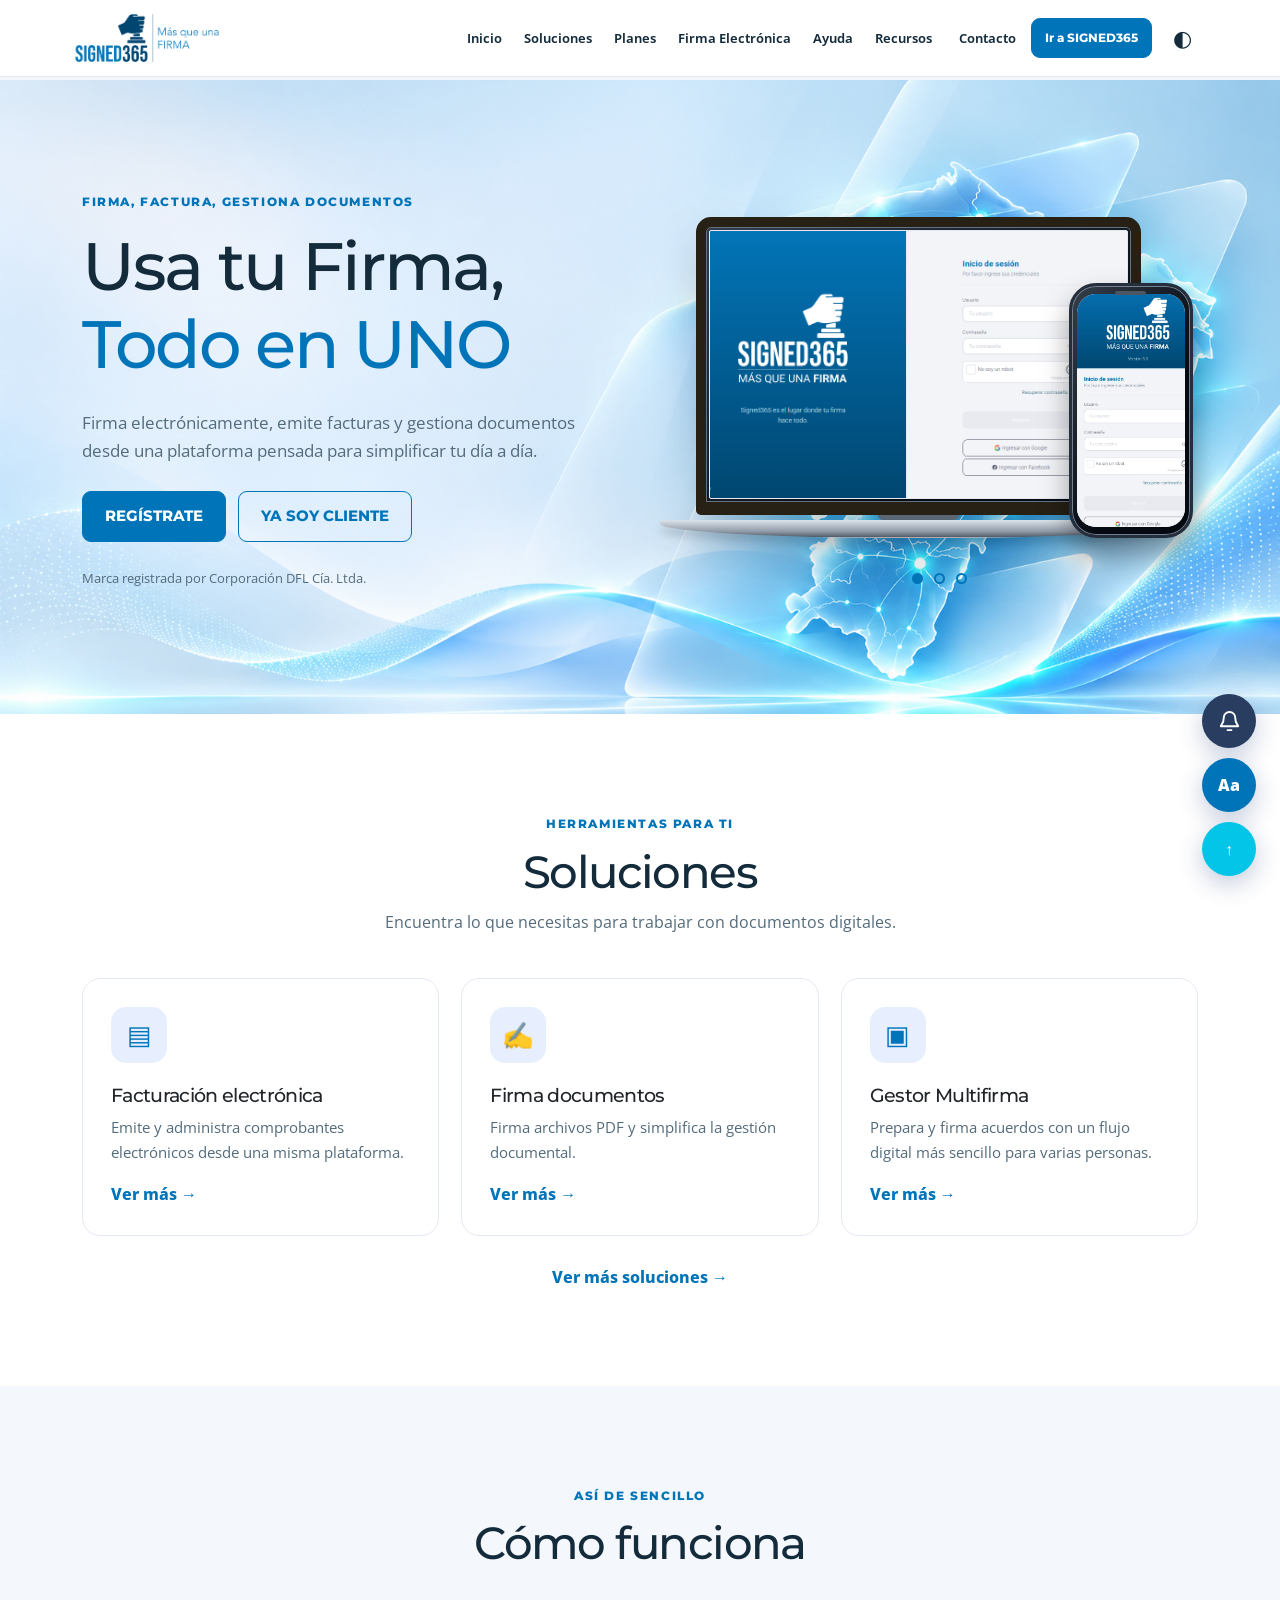
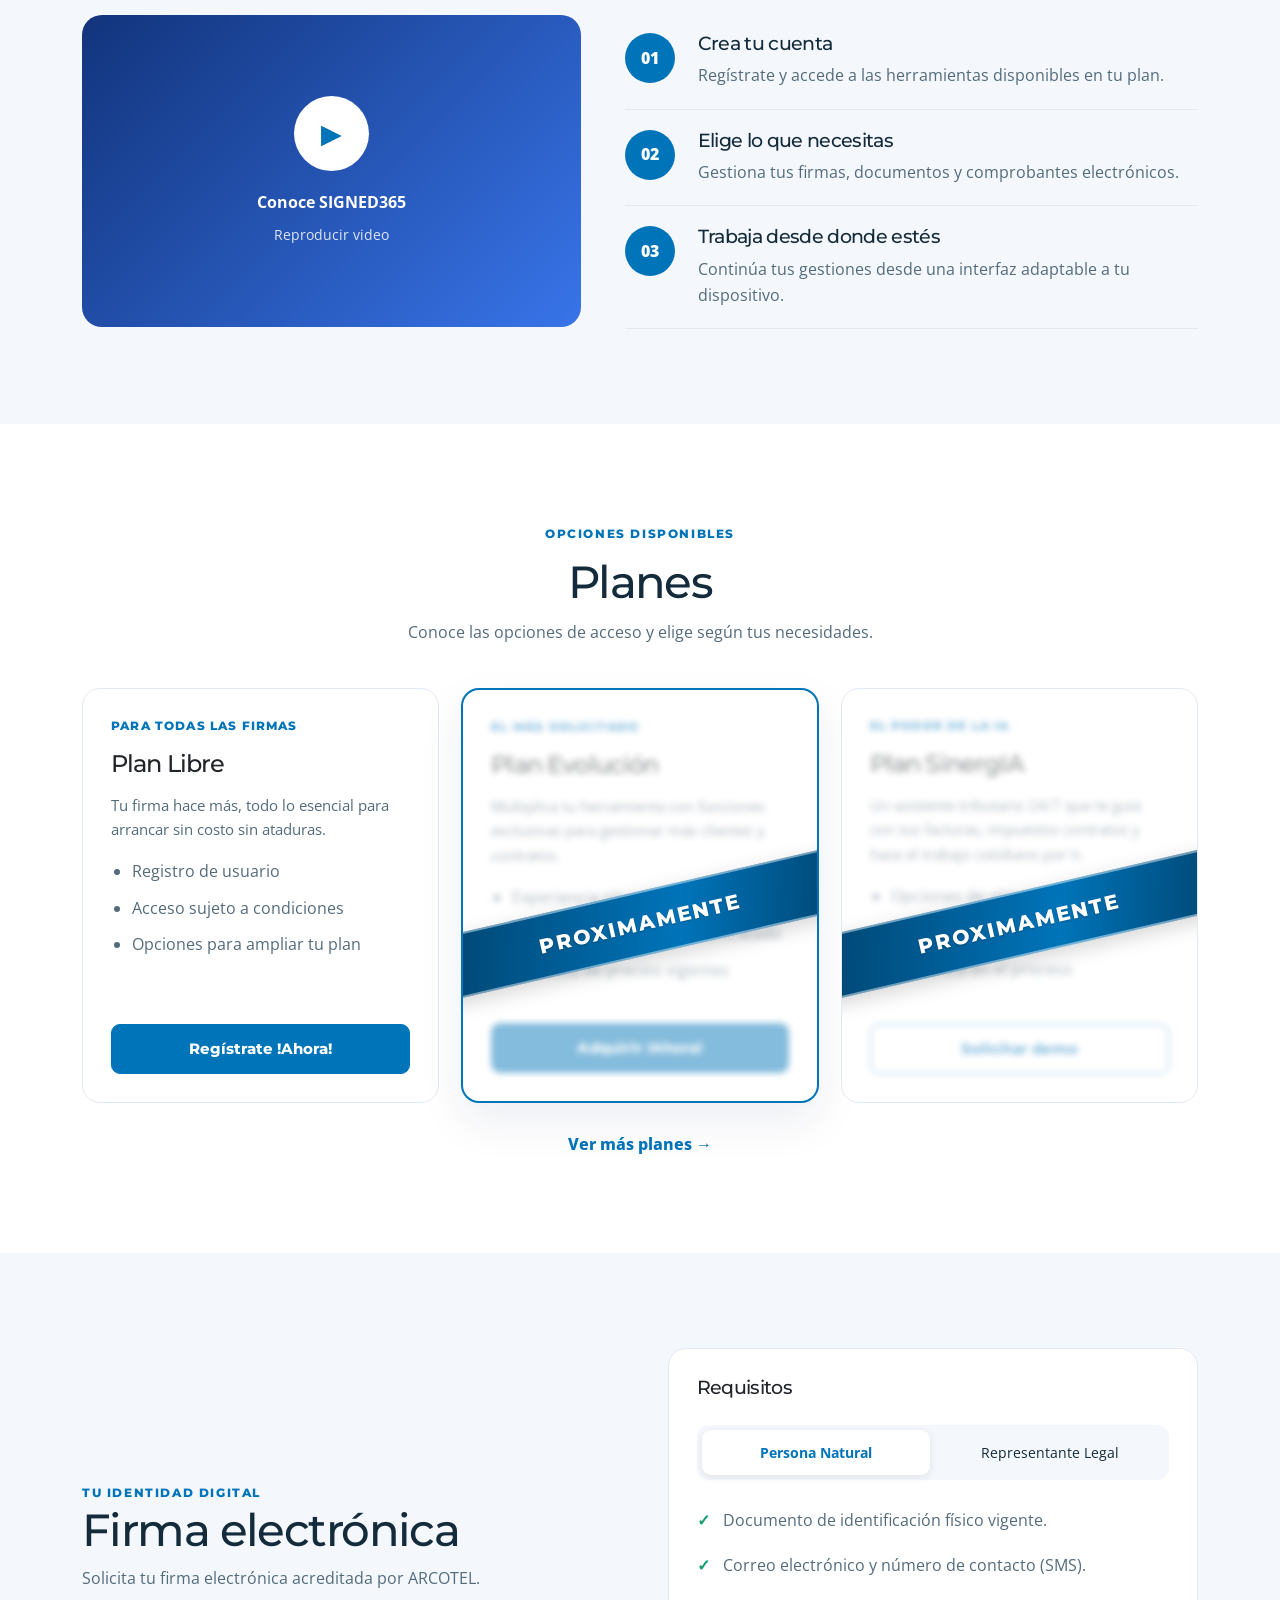
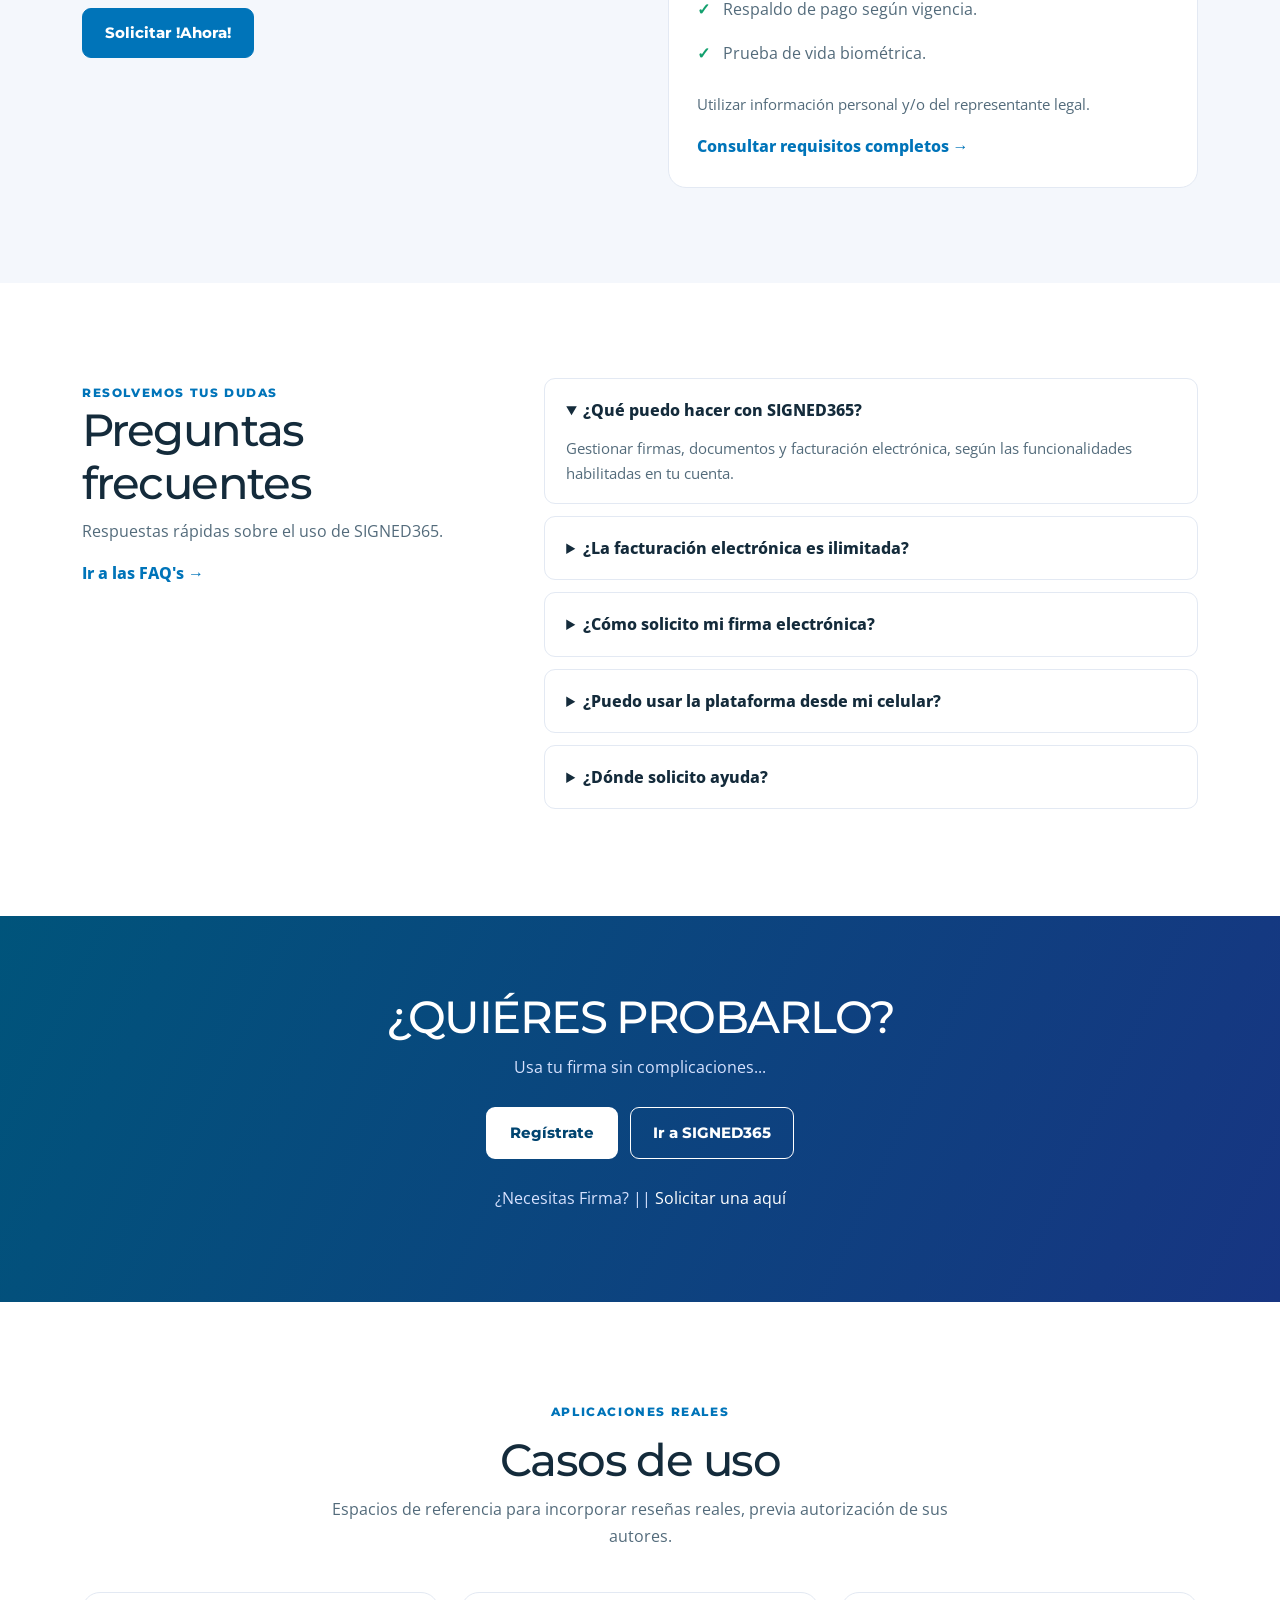
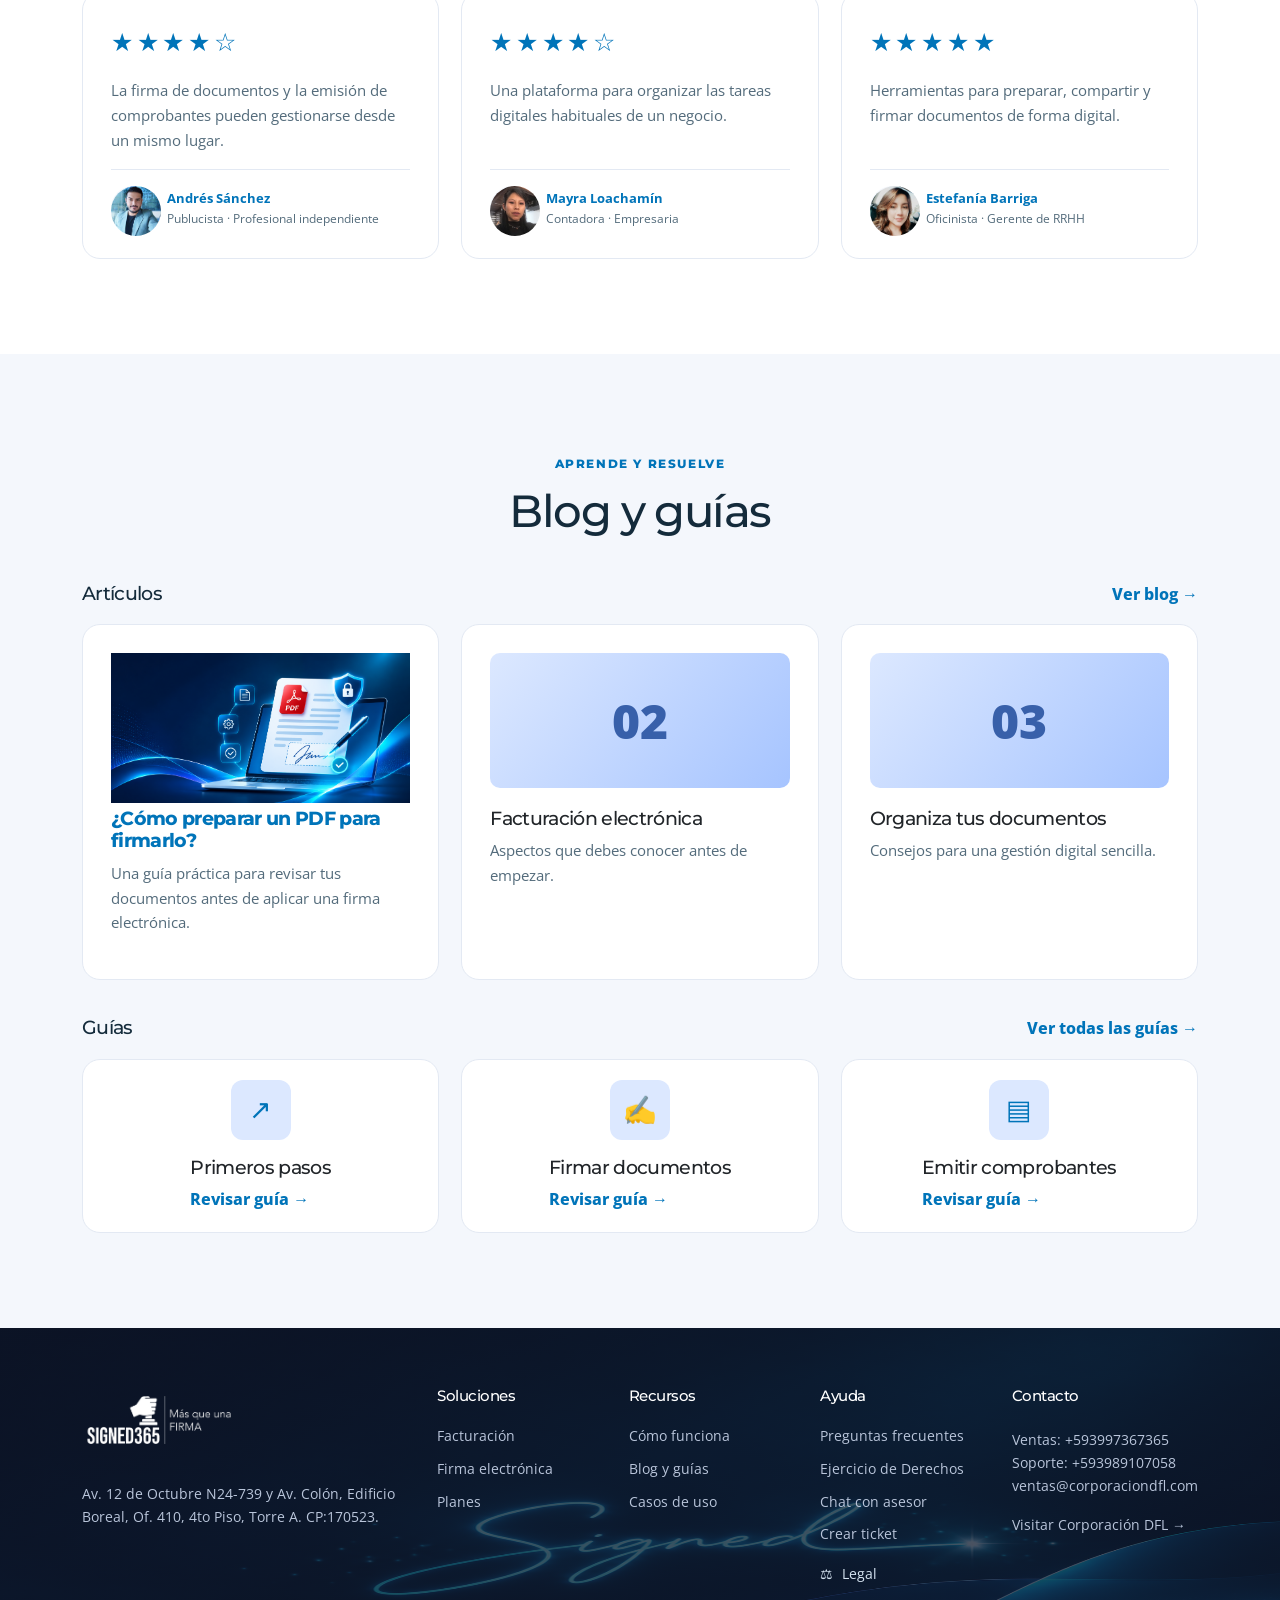
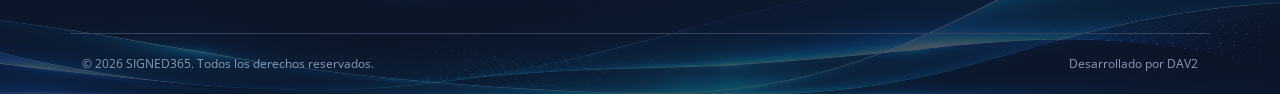
==== commit 561c0d02: "PopUp y nuevas funcionalidades Visual y paginas internas, bug correcciones" ====
--- a/index.html
+++ b/index.html
@@ -33,6 +33,7 @@
     <link rel="stylesheet" href="css/hero-parallax.css"/>
     <!-- Parallax reutilizable del fondo del footer -->
     <link rel="stylesheet" href="css/footer-parallax.css"/>
+    
     <!-- Fondo independiente de la portada del INDEX: cambiar aquí las imágenes -->
     <style>
         /* Tema claro: modificar únicamente esta ruta cuando sea necesario. */
@@ -71,25 +72,9 @@
                      <a href="index.html">
                             Inicio
                      </a>
-                     <div class="nav-dropdown">
-                            <a aria-haspopup="true" class="nav-dropdown-link">
-                                   Soluciones
-                            </a>
-                            <button aria-controls="firma-submenu" aria-expanded="false" aria-label="Soluciones SIGNED365" class="nav-dropdown-toggle" type="button">
-                                   &gt;
-                            </button>
-                            <div class="nav-submenu" id="firma-submenu">
-                                   <a href="pginter/factuelectro.html">
-                                          Facturar Electrónicamente
-                                   </a>
-                                   <a href="pginter/firmadoc.html">
-                                          Firmar de Documentos
-                                   </a>
-                                   <a href="pginter/firmadoc.html">
-                                          Multifirma
-                                   </a>
-                            </div>
-                     </div>
+                     <a href="pginter/soluciones.html">
+                            Soluciones
+                     </a>
                      <a href="index.html#planes">
                             Planes
                      </a>
@@ -99,22 +84,9 @@
                      <a href="pginter/faq.html">
                             Ayuda
                      </a>
-                     <div class="nav-dropdown">
-                            <a aria-haspopup="true" class="nav-dropdown-link">
-                                   Recursos
-                            </a>
-                            <button aria-controls="firma-submenu" aria-expanded="false" aria-label="Soluciones SIGNED365" class="nav-dropdown-toggle" type="button">
-                                   &gt;
-                            </button>
-                            <div class="nav-submenu" id="firma-submenu">
-                                   <a href="pginter/blog365.html">
-                                          Blog
-                                   </a>
-                                   <a href="pginter/recursos.html">
-                                          Guías
-                                   </a>
-                            </div>
-                     </div>
+                     <a href="#recursos">
+                            Recursos
+                     </a>
               </nav>
               <div class="nav-actions">
                      <a href="#contacto">
@@ -702,7 +674,7 @@
                 <div class="cards three">
                     <article class="card resource" data-reveal="">
                         <div class="resource-art">
-                            01
+                            <img src="assets/recursos-blog/portada-tema_001.png" width="100%">
                         </div>
                         <h3>
                             <a href="pginter/blog365-skudeltema.html">¿Cómo preparar un PDF para firmarlo?</a>
--- a/css/announcement.css
+++ b/css/announcement.css
@@ -477,4 +477,90 @@
     }
 }
 
-/* FIN | SIGNED365 V8-3 */
+
+/* ============================================================
+   17. V8-3.2 | FONDO DECORATIVO DINÁMICO DE LA PORTADA
+   ============================================================ */
+
+
+/* 17.1. Contenedor principal de la imagen */
+
+.announcement .announcement-image-wrapper {
+
+    position: relative;
+    isolation: isolate;
+
+    width: 100%;
+
+    overflow: hidden;
+    border-radius: 10px;
+
+}
+
+
+/* 17.2. Color alternativo del fondo activo */
+
+.announcement .announcement-image-wrapper.has-decorative-background {
+
+    background-color: var(--announcement-bg-color, #004470);
+
+}
+
+
+/* 17.3. Capa independiente del fondo desenfocado */
+
+.announcement .announcement-image-wrapper > .announcement-background-image {
+
+    /* Posicionamiento de la capa de fondo */
+    position: absolute;
+    inset: 0;
+    z-index: 0;
+
+    /* Imagen dinámica */
+    display: block;
+    width: 100%;
+    height: 100%;
+    max-width: none;
+    max-height: none;
+    object-fit: cover;
+    object-position: center;
+
+    /* Desenfoque configurable */
+    filter: blur(var(--announcement-bg-blur, 20px));
+
+    /* Opacidad configurable */
+    opacity: var(--announcement-bg-opacity, .85);
+
+    /* Ampliación configurable */
+    transform: scale(var(--announcement-bg-scale, 1.15));
+
+    /* Evitar interferencias con la imagen principal */
+    pointer-events: none;
+
+}
+
+
+/* 17.4. Imagen principal sin desenfoque */
+
+.announcement .announcement-image-wrapper .announcement-image {
+
+    /* Capa superior */
+    position: relative;
+    z-index: 1;
+
+    /* Distribución */
+    display: block;
+    width: 100%;
+
+    /* Conservar proporciones */
+    object-fit: contain;
+
+    /* Permitir visualizar el fondo desenfocado */
+    background: transparent !important;
+
+}
+
+
+/* ============================================================
+   FIN | SIGNED365 V8-3.2
+   ============================================================ */
--- a/css/v5.css
+++ b/css/v5.css
@@ -23,6 +23,19 @@
     display: flex;
     align-items: center;
     gap: 3px;
+
+}
+
+
+/* 01.1.1. Alineación de enlaces simples y desplegables
+   Solo escritorio: en móvil se conserva la distribución vertical.
+*/
+
+@media (min-width: 901px) {
+
+    .nav nav {
+        align-items: center;
+    }
 
 }
 
--- a/css/v8.css
+++ b/css/v8.css
@@ -12,11 +12,14 @@
     place-items: center;
     pointer-events: none;
 }
+
+/* Cofiguración del Blur para cubrir fondo general. */
+
 .announcement .announcement-shade {
     position: absolute;
     inset: 0;
-    background: rgba(4, 15, 31, .63);
-    backdrop-filter: blur(3px);
+    background: rgba(5, 15, 30, .65);
+    backdrop-filter: blur(5px);
     opacity: 0;
     visibility: hidden;
     transition: opacity .38s ease, visibility .38s;
@@ -58,7 +61,8 @@
     width: 100%;
     max-height: min(67dvh, 690px);
     object-fit: contain;
-    background: rgba(8, 25, 49, 0.20); /* Color de Fondo restante del PopUp de Anuncio. */
+    /* V8-3.2: fondo decorativo gestionado desde announcement-config.js. */
+    background: transparent;
     border-radius: 10px;
 }
 .announcement .announcement-link { display: block; text-decoration: none; }
